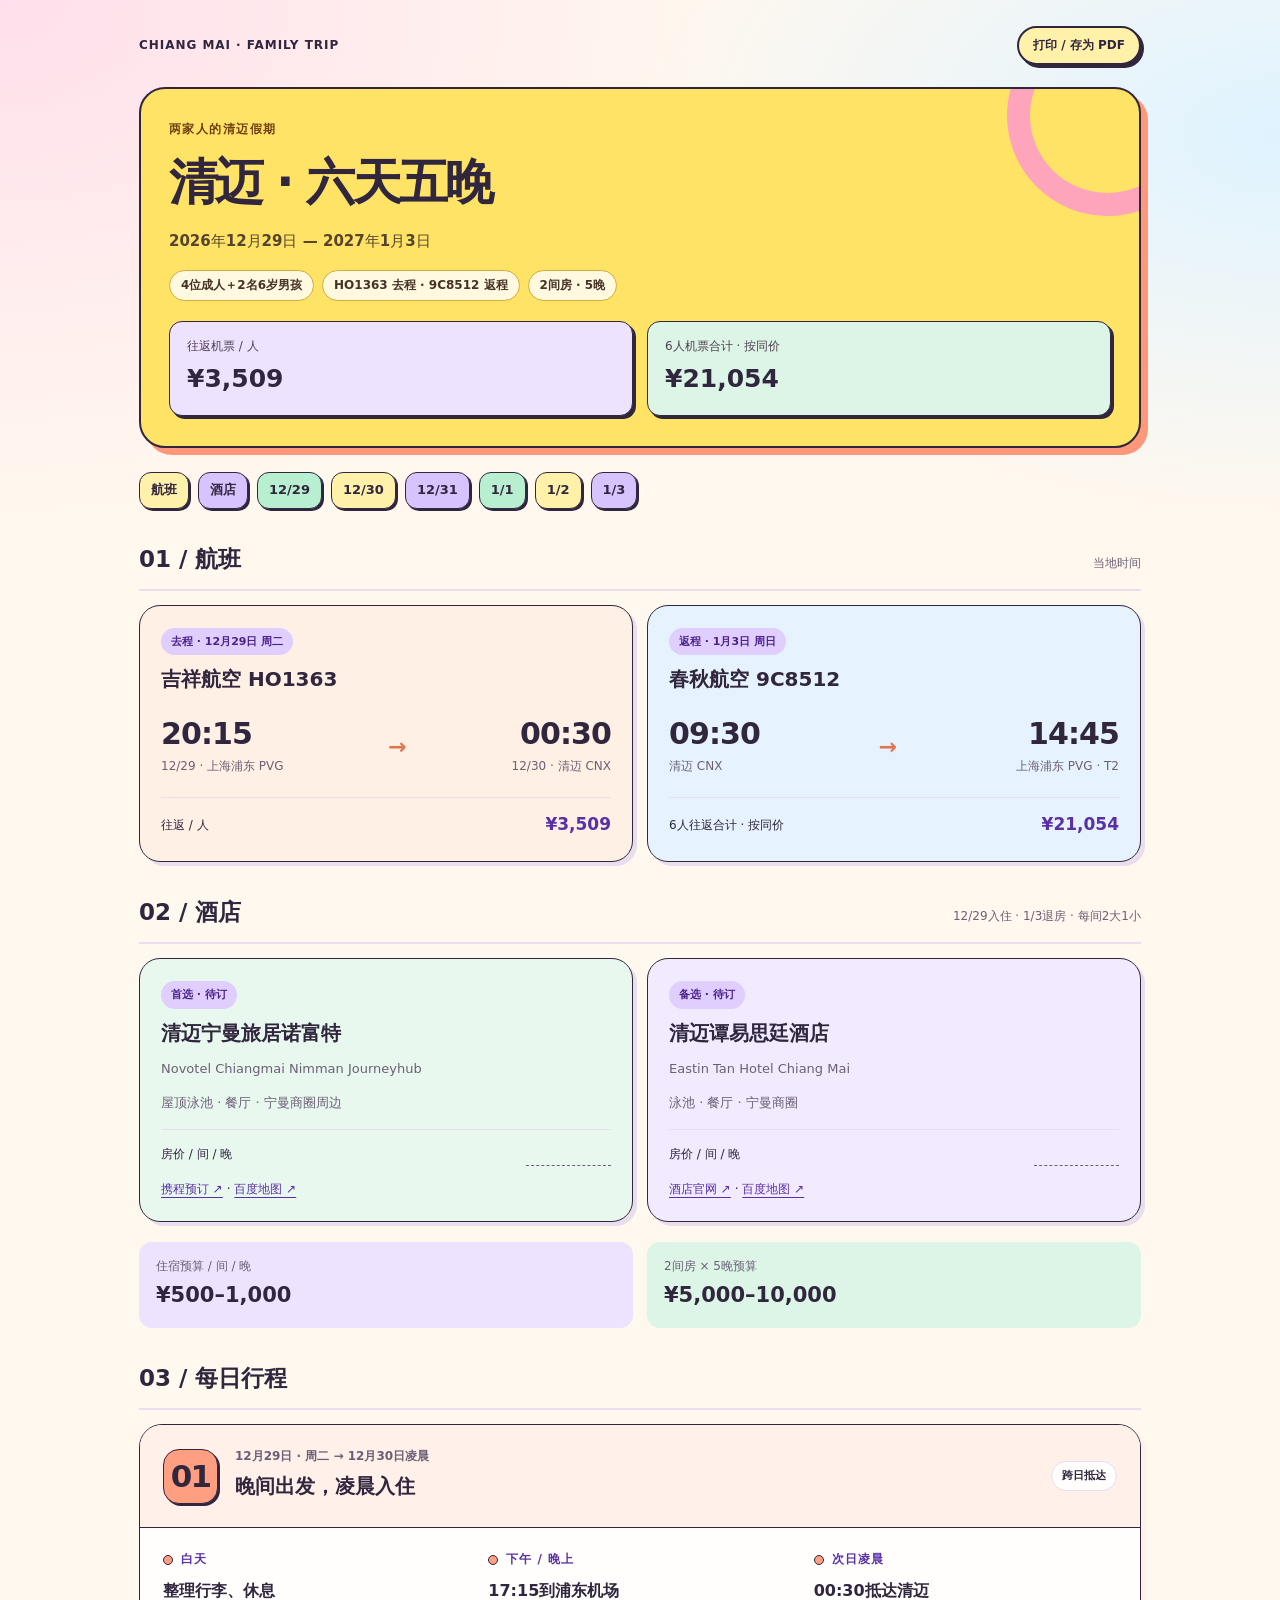
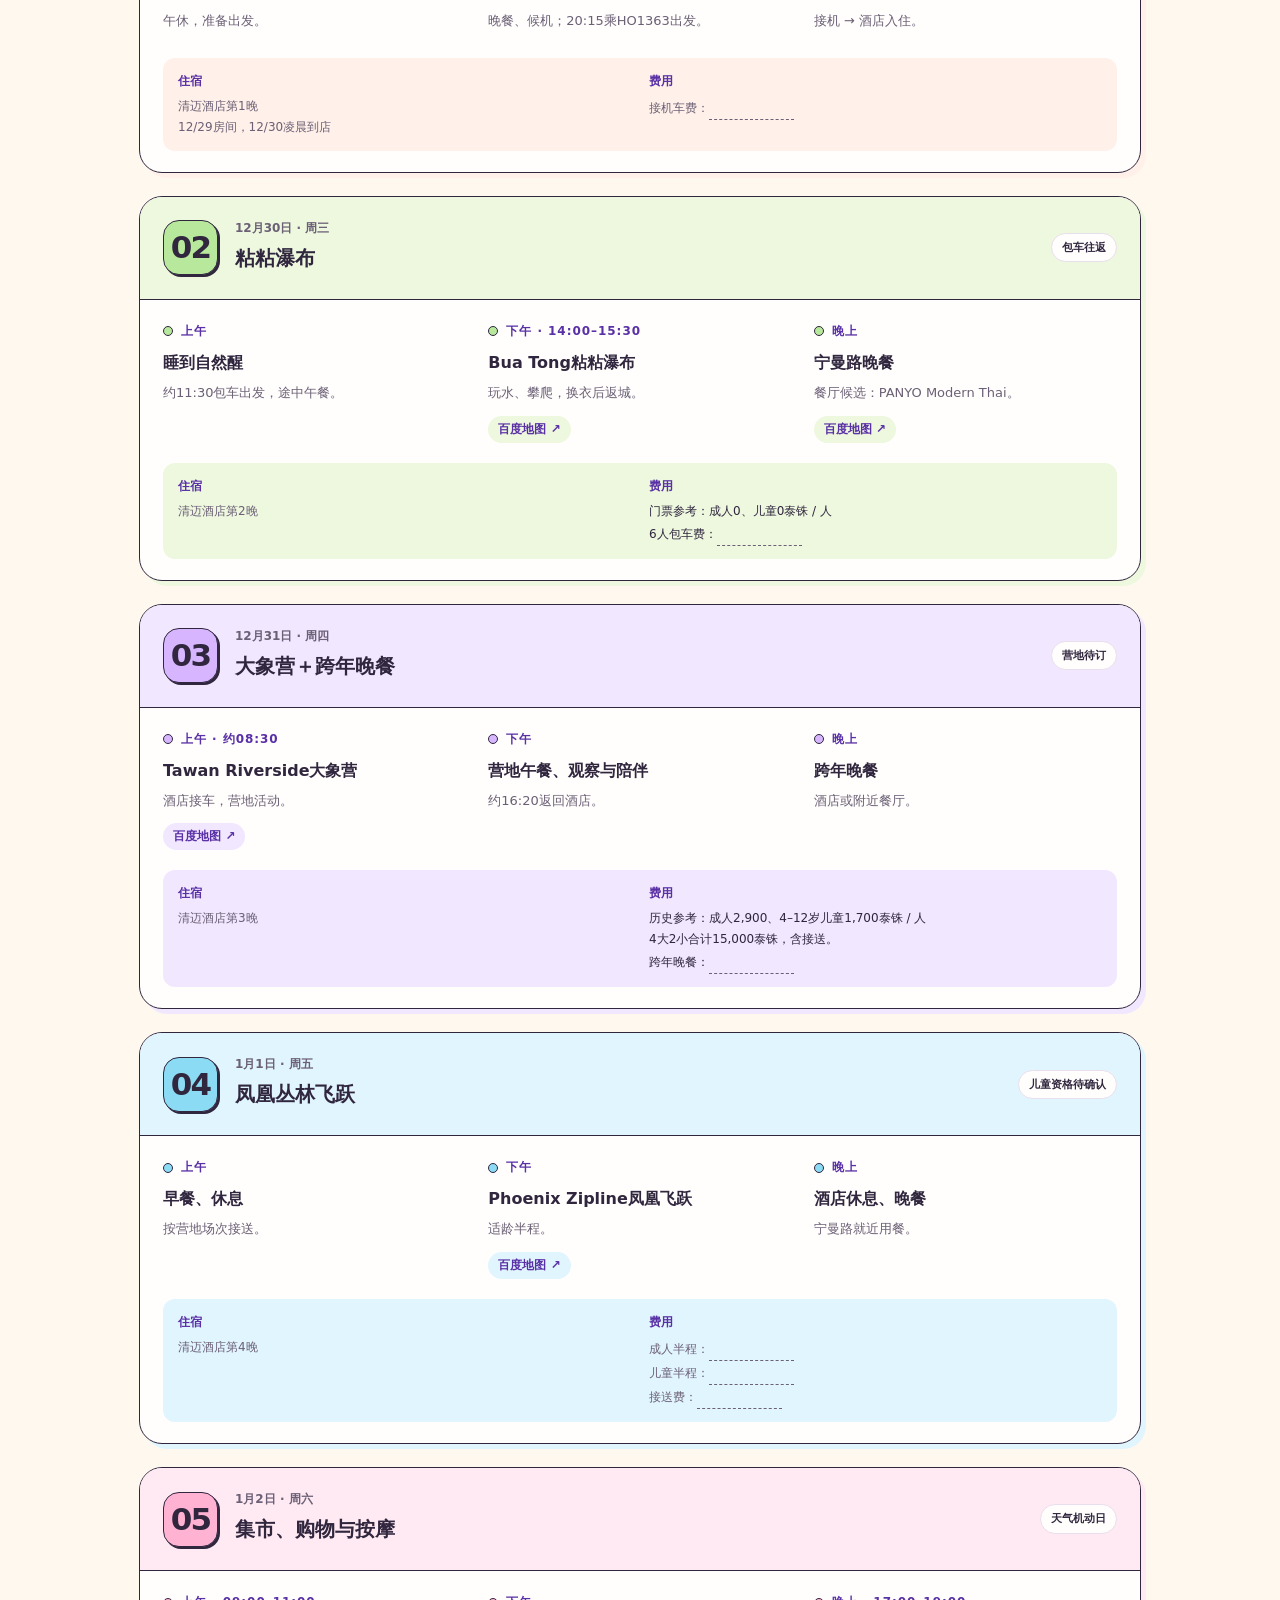
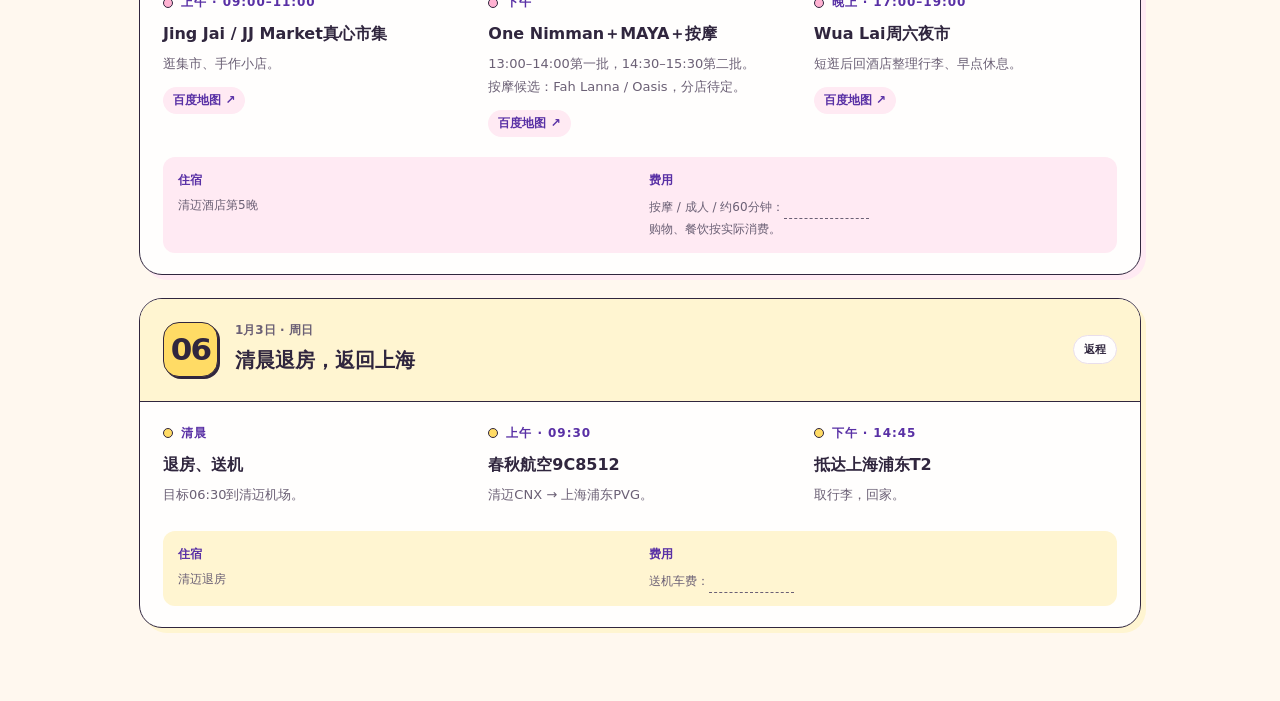
==== chiangmai/index.html @ 3a7901b6 "Use Baidu Maps for all itinerary locations Assisted-by: Cindy (https://cindy.app)" ====
﻿<!doctype html>
<html lang="zh-CN">
<head>
<meta charset="UTF-8">
<meta http-equiv="Content-Type" content="text/html; charset=UTF-8">
<meta name="viewport" content="width=device-width, initial-scale=1">
<meta name="color-scheme" content="light dark">
<title>清迈亲子旅行 · 12月29日—1月3日</title>
<style>
:root{--bg:#f5f3ed;--paper:#fffefa;--ink:#24372f;--muted:#68766e;--line:#dce2d9;--green:#285744;--soft:#edf2e9;--amber:#8a6429;--ambg:#faf1df}*{box-sizing:border-box}html{scroll-behavior:smooth;scroll-padding-top:20px}body{margin:0;background:var(--bg);color:var(--ink);font:15px/1.75 system-ui,-apple-system,"PingFang SC","Microsoft YaHei",sans-serif}main{max-width:1050px;margin:auto;padding:26px 24px 50px}a{color:var(--green);text-underline-offset:4px}button{font:inherit;cursor:pointer}.top{display:flex;justify-content:space-between;align-items:center;gap:12px;color:var(--muted);font-size:12px;letter-spacing:.08em}button{border:1px solid var(--line);border-radius:25px;background:var(--paper);color:var(--ink);padding:7px 14px;white-space:nowrap}.hero{padding:30px 0 25px}.eyebrow{color:var(--green);font-weight:700;font-size:12px;letter-spacing:.12em}h1{font-size:clamp(32px,6vw,49px);line-height:1.2;letter-spacing:-.04em;margin:14px 0}h2{font-size:23px;margin:0}h3{font-size:20px;margin:7px 0}h4{font-size:16px;margin:0 0 5px}.subtitle,.muted{color:var(--muted)}.chips{display:flex;flex-wrap:wrap;gap:8px;margin-top:16px}.chip{font-size:12px;background:var(--paper);border:1px solid var(--line);border-radius:30px;padding:4px 11px}.facts,.cards{display:grid;grid-template-columns:1fr 1fr;gap:14px}.facts{margin-top:20px}.fact{padding:14px 17px;border-radius:13px;background:var(--soft)}.fact small{display:block;color:var(--muted);font-size:12px}.fact strong{font-size:21px}.nav{display:flex;flex-wrap:wrap;gap:8px;margin:0 0 28px}.nav a{font-size:13px;text-decoration:none;padding:6px 11px;border:1px solid var(--line);border-radius:8px;background:var(--paper)}.section-head{display:flex;justify-content:space-between;gap:12px;align-items:baseline;margin:30px 0 14px}.section-head small{color:var(--muted);font-size:12px}.card{border:1px solid var(--line);border-radius:17px;padding:21px;background:var(--paper);min-width:0}.tag{display:inline-block;padding:3px 8px;border-radius:6px;color:var(--green);background:var(--soft);font-size:11px;font-weight:650}.tag.pending{background:var(--ambg);color:var(--amber)}.route{display:flex;justify-content:space-between;align-items:center;gap:12px;margin:19px 0}.airport b{display:block;font-size:30px;line-height:1.2;letter-spacing:-.03em}.airport span{font-size:12px;color:var(--muted)}.airport:last-child{text-align:right}.arrow{font-size:22px;color:var(--muted)}.price{display:flex;justify-content:space-between;align-items:center;gap:12px;border-top:1px solid var(--line);padding-top:12px;margin-top:14px;font-size:12px}.blank{display:inline-block;min-width:85px;height:24px;border-bottom:1px dashed var(--line);vertical-align:middle}.en{font-size:13px;color:var(--muted)}.links{font-size:12px;margin:13px 0 0}.features{font-size:13px;color:var(--muted);margin:12px 0}.day{border:1px solid var(--line);border-radius:20px;background:var(--paper);overflow:hidden;margin-bottom:18px;scroll-margin-top:20px}.day-head{display:flex;align-items:center;gap:17px;padding:21px 23px;border-bottom:1px solid var(--line)}.day-no{font-weight:750;color:var(--green);font-size:36px;letter-spacing:-.06em;line-height:1;min-width:45px}.date{color:var(--muted);font-size:12px}.day-head h3{margin:2px 0}.day-head>.tag{margin-left:auto;white-space:nowrap}.day-body{padding:21px 23px}.timeline{display:grid;grid-template-columns:1fr 1fr 1fr;gap:22px}.slot{min-width:0}.period{font-size:11px;letter-spacing:.08em;color:var(--green);font-weight:750;display:flex;gap:8px;align-items:center;margin-bottom:7px}.period:before{content:"";width:6px;height:6px;border-radius:50%;background:var(--green)}.slot p{font-size:13px;color:var(--muted);margin:5px 0}.map{font-size:12px}.day-foot{display:grid;grid-template-columns:1fr 1fr;gap:18px;border-top:1px solid var(--line);padding-top:14px;margin-top:20px;font-size:12px}.label{display:block;font-weight:700;margin-bottom:4px}.day-foot p{margin:0;color:var(--muted)}.day-foot .cost{color:var(--ink)}
@media(max-width:640px){main{padding:19px 16px 35px}.top{letter-spacing:0}.hero{padding:24px 0 20px}.facts{gap:9px}.fact{padding:12px}.fact strong{font-size:18px}.cards{grid-template-columns:1fr}.section-head{flex-direction:column;gap:3px;align-items:flex-start}.day-head{padding:18px 16px;gap:12px}.day-head h3{font-size:18px}.day-no{font-size:29px;min-width:37px}.day-head>.tag{font-size:10px}.day-body{padding:18px 16px}.timeline{grid-template-columns:1fr;gap:0}.slot{position:relative;border-left:1px solid var(--line);padding:0 0 18px 15px}.slot:last-child{padding-bottom:0}.period:before{position:absolute;left:-4px}.day-foot{grid-template-columns:1fr;gap:12px}.card{padding:18px}}
@media(prefers-color-scheme:dark){:root{--bg:#151d19;--paper:#1c2721;--ink:#e5ece5;--muted:#acb9af;--line:#34463a;--green:#a9d2b6;--soft:#26392c;--amber:#edca8c;--ambg:#393020}}
@media print{body{background:white;color:#111}main{padding:0;max-width:none}.nav,button{display:none}.hero{padding:10px 0}h1{font-size:30px}.card,.day{break-inside:avoid}.day-head,.day-body{padding:12px 16px}.section-head{margin-top:18px}a{color:inherit;text-decoration:none}.day-foot{margin-top:12px;padding-top:8px}}
/* Dopamine palette */
:root{--bg:#fff8ef;--paper:#fffefd;--ink:#30263e;--muted:#6b6075;--line:#e9deeb;--green:#5930a5;--soft:#ede3ff;--amber:#8c421d;--ambg:#ffe6c7}
body{background:radial-gradient(ellipse at 0 0,#ffdfeb 0,transparent 40%),radial-gradient(ellipse at 100% 15%,#dff3ff 0,transparent 35%),var(--bg);background-attachment:fixed}
.top{color:var(--ink);font-weight:650}.top button{border:2px solid var(--ink);box-shadow:3px 3px 0 var(--ink);background:#fff1aa;transition:transform .15s ease}.top button:hover{transform:translate(-1px,-1px)}
.hero{position:relative;isolation:isolate;background:#ffe366;border:2px solid #30263e;border-radius:26px;padding:30px 28px;margin:22px 0 24px;box-shadow:7px 7px 0 #ff987b;color:#30263e;overflow:hidden}
.hero:after{content:"";position:absolute;z-index:-1;width:155px;height:155px;border:23px solid #ff9bca;border-radius:50%;right:-69px;top:-74px;opacity:.85}
.eyebrow{color:#704015}.hero h1{font-weight:850;letter-spacing:-.055em}.hero .subtitle{color:#57442c;font-weight:550}.hero .chip{background:#fff9df;border:1px solid #d6aa3c;color:#463326;font-weight:600}.hero .fact{border:1px solid #30263e;background:#b9efd1;box-shadow:3px 3px 0 #30263e}.hero .fact:nth-child(2){background:#ffc8e4}.hero .fact small{color:#504151}.hero .fact strong{color:#30263e;font-size:25px}
.nav{gap:9px}.nav a{border:1px solid var(--ink);border-radius:12px;background:#fff1aa;color:#30263e;box-shadow:2px 2px 0 var(--ink);font-weight:650}.nav a:nth-child(3n+2){background:#d7c4ff}.nav a:nth-child(3n){background:#b9efd1}.nav a:hover{background:#ffc8e4}
.section-head h2{font-weight:800}.section-head{border-bottom:2px solid var(--line);padding-bottom:10px}.card{border:1px solid var(--ink);border-radius:21px;box-shadow:4px 4px 0 var(--line)}
#flights .card:first-child{background:#fff0e5}#flights .card:last-child{background:#e6f3ff}#hotels .card:first-child{background:#e9f8ee}#hotels .card:last-child{background:#f2eaff}.airport b{color:var(--ink);font-weight:850}.arrow{color:#e27551;font-weight:800}.price strong{color:var(--green);font-size:17px}.tag{border-radius:20px;padding:4px 10px;background:#e0ceff;color:#4c238a}.tag.pending{background:#ffe0b7;color:#7b3819}.facts .fact{background:#ede3ff}.facts .fact:nth-child(2){background:#dcf5e6}
.day{--accent:#ff9e81;--wash:#fff0e9;border:1px solid var(--ink);border-radius:23px;box-shadow:5px 5px 0 var(--wash);margin-bottom:23px}.day-head{background:var(--wash);border-bottom:1px solid var(--ink)}.day-no{display:flex;align-items:center;justify-content:center;min-width:55px;height:55px;background:var(--accent);color:#30263e;border:1px solid #30263e;border-radius:16px;font-size:31px;box-shadow:2px 2px 0 #30263e}.date{color:var(--muted);font-weight:600}.day-head h3{font-weight:750}.day-head>.tag{background:var(--paper);color:var(--ink);border:1px solid var(--line)}
#day2{--accent:#b7e89b;--wash:#edf8df}#day3{--accent:#d7b6ff;--wash:#f1e7ff}#day4{--accent:#8cdbf5;--wash:#e1f5ff}#day5{--accent:#ffb2d2;--wash:#ffeaf3}#day6{--accent:#ffdb65;--wash:#fff5d1}
.period{color:var(--green);font-size:12px}.period:before{background:var(--accent);border:1px solid #30263e;width:8px;height:8px}.map{display:inline-block;margin-top:6px;text-decoration:none;background:var(--wash);padding:3px 10px;border-radius:20px;font-weight:650}.map:hover{text-decoration:underline}.label{color:var(--green)}.day-foot{background:var(--wash);padding:13px 15px;border-top:0;border-radius:12px}.blank{border-bottom:1px dashed var(--muted)}
@media(max-width:640px){.hero{padding:23px 18px;border-radius:21px;margin-top:18px;box-shadow:4px 4px 0 #ff987b}.hero h1{font-size:36px}.hero .fact{padding:11px}.hero .fact strong{font-size:21px}.day-head{gap:10px}.day-no{min-width:42px;height:43px;font-size:25px;border-radius:12px}.day-head h3{font-size:17px}.day-head>.tag{padding:3px 7px;max-width:95px;white-space:normal;text-align:center}.period:before{left:-5px}.day-foot{padding:12px}.card{box-shadow:3px 3px 0 var(--line)}}
@media(prefers-color-scheme:dark){:root{--bg:#231d30;--paper:#30273e;--ink:#f4ebff;--muted:#c7bcd2;--line:#51435f;--green:#d2b5ff;--soft:#493560;--amber:#ffd0a0;--ambg:#5b3a2b}body{background:radial-gradient(ellipse at 0 0,#49304b 0,transparent 45%),var(--bg)}#flights .card:first-child{background:#41302f}#flights .card:last-child{background:#263c50}#hotels .card:first-child{background:#293e35}#hotels .card:last-child{background:#3c2e50}.facts .fact{background:#453355}.facts .fact:nth-child(2){background:#2a4439}.hero .facts .fact{background:#b9efd1}.hero .facts .fact:nth-child(2){background:#ffc8e4}.tag{background:#51386e;color:#ead8ff}.tag.pending{background:#61412a;color:#ffe0b7}.day{--wash:#49302d}#day2{--wash:#33412a}#day3{--wash:#403050}#day4{--wash:#273e4f}#day5{--wash:#4b2e40}#day6{--wash:#473e26}.nav a{box-shadow:2px 2px 0 #0e0a16;border-color:#d2b5ff}.map{color:#ead8ff}.top button{color:#30263e;border-color:#30263e;box-shadow:3px 3px 0 #111}.day-head>.tag{background:var(--paper)}.price strong{color:#d2b5ff}}
@media print{body{background:white!important;color:#111}.hero{box-shadow:none;background:#fff5c9;color:#111;margin-top:10px}.card,.day{box-shadow:none}.nav,button{display:none}.day-head,.day-foot{background:#f4f2f6}.day-no{box-shadow:none}.section-head{border-color:#ddd}}
</style>
</head>
<body><main>
<div class="top"><span>CHIANG MAI · FAMILY TRIP</span><button onclick="window.print()">打印 / 存为 PDF</button></div>
<header class="hero"><div class="eyebrow">两家人的清迈假期</div><h1>清迈 · 六天五晚</h1><p class="subtitle">2026年12月29日 — 2027年1月3日</p><div class="chips"><span class="chip">4位成人＋2名6岁男孩</span><span class="chip">HO1363 去程 · 9C8512 返程</span><span class="chip">2间房 · 5晚</span></div><div class="facts"><div class="fact"><small>往返机票 / 人</small><strong>¥3,509</strong></div><div class="fact"><small>6人机票合计 · 按同价</small><strong>¥21,054</strong></div></div></header>
<nav class="nav" aria-label="页面导航"><a href="#flights">航班</a><a href="#hotels">酒店</a><a href="#day1">12/29</a><a href="#day2">12/30</a><a href="#day3">12/31</a><a href="#day4">1/1</a><a href="#day5">1/2</a><a href="#day6">1/3</a></nav>

<section id="flights"><div class="section-head"><h2>01 / 航班</h2><small>当地时间</small></div><div class="cards">
<article class="card"><span class="tag">去程 · 12月29日 周二</span><h3>吉祥航空 HO1363</h3><div class="route"><div class="airport"><b>20:15</b><span>12/29 · 上海浦东 PVG</span></div><span class="arrow">→</span><div class="airport"><b>00:30</b><span>12/30 · 清迈 CNX</span></div></div><div class="price"><span>往返 / 人</span><strong>¥3,509</strong></div></article>
<article class="card"><span class="tag">返程 · 1月3日 周日</span><h3>春秋航空 9C8512</h3><div class="route"><div class="airport"><b>09:30</b><span>清迈 CNX</span></div><span class="arrow">→</span><div class="airport"><b>14:45</b><span>上海浦东 PVG · T2</span></div></div><div class="price"><span>6人往返合计 · 按同价</span><strong>¥21,054</strong></div></article>
</div></section>

<section id="hotels"><div class="section-head"><h2>02 / 酒店</h2><small>12/29入住 · 1/3退房 · 每间2大1小</small></div><div class="cards">
<article class="card"><span class="tag">首选 · 待订</span><h3>清迈宁曼旅居诺富特</h3><div class="en">Novotel Chiangmai Nimman Journeyhub</div><p class="features">屋顶泳池 · 餐厅 · 宁曼商圈周边</p><div class="price"><span>房价 / 间 / 晚</span><span class="blank"></span></div><p class="links"><a href="https://m.ctrip.com/webapp/hotels/detail?hotelid=34011639&amp;atime=20261229&amp;days=5&amp;rankid=&amp;shareId=MzQwMTE2Mzl8aG90ZWxfb3ZlcnNlYV9kZXRhaWx8MTI4fDIwMjYxMTEyVDE2NTIyOA==&amp;uid=B61CD0B85962EBD6383955BD49E84177&amp;intographicshow=1&amp;sharersid=3&amp;sharerpvid=80&amp;sharercid=12001173190336796305&amp;sharerdate=20261112" target="_blank" rel="noopener noreferrer">携程预订 ↗</a> · <a href="https://map.baidu.com/search/Novotel%20Chiangmai%20Nimman%20Journeyhub" target="_blank" rel="noopener noreferrer">百度地图 ↗</a></p></article>
<article class="card"><span class="tag">备选 · 待订</span><h3>清迈谭易思廷酒店</h3><div class="en">Eastin Tan Hotel Chiang Mai</div><p class="features">泳池 · 餐厅 · 宁曼商圈</p><div class="price"><span>房价 / 间 / 晚</span><span class="blank"></span></div><p class="links"><a href="https://www.eastinhotelsresidences.com/eastintanchiangmai" target="_blank" rel="noopener noreferrer">酒店官网 ↗</a> · <a href="https://map.baidu.com/search/Eastin%20Tan%20Hotel%20Chiang%20Mai" target="_blank" rel="noopener noreferrer">百度地图 ↗</a></p></article>
</div><div class="facts"><div class="fact"><small>住宿预算 / 间 / 晚</small><strong>¥500–1,000</strong></div><div class="fact"><small>2间房 × 5晚预算</small><strong>¥5,000–10,000</strong></div></div></section>

<section id="itinerary"><div class="section-head"><h2>03 / 每日行程</h2></div>
<article class="day" id="day1"><header class="day-head"><div class="day-no">01</div><div><div class="date">12月29日 · 周二 → 12月30日凌晨</div><h3>晚间出发，凌晨入住</h3></div><span class="tag">跨日抵达</span></header><div class="day-body"><div class="timeline"><div class="slot"><div class="period">白天</div><h4>整理行李、休息</h4><p>午休，准备出发。</p></div><div class="slot"><div class="period">下午 / 晚上</div><h4>17:15到浦东机场</h4><p>晚餐、候机；20:15乘HO1363出发。</p></div><div class="slot"><div class="period">次日凌晨</div><h4>00:30抵达清迈</h4><p>接机 → 酒店入住。</p></div></div><div class="day-foot"><div><span class="label">住宿</span><p>清迈酒店第1晚<br>12/29房间，12/30凌晨到店</p></div><div><span class="label">费用</span><p>接机车费：<span class="blank"></span></p></div></div></div></article>

<article class="day" id="day2"><header class="day-head"><div class="day-no">02</div><div><div class="date">12月30日 · 周三</div><h3>粘粘瀑布</h3></div><span class="tag">包车往返</span></header><div class="day-body"><div class="timeline"><div class="slot"><div class="period">上午</div><h4>睡到自然醒</h4><p>约11:30包车出发，途中午餐。</p></div><div class="slot"><div class="period">下午 · 14:00–15:30</div><h4>Bua Tong粘粘瀑布</h4><p>玩水、攀爬，换衣后返城。</p><a class="map" href="https://map.baidu.com/search/Bua%20Tong%20Waterfall%20Chiang%20Mai" target="_blank" rel="noopener noreferrer">百度地图 ↗</a></div><div class="slot"><div class="period">晚上</div><h4>宁曼路晚餐</h4><p>餐厅候选：PANYO Modern Thai。</p><a class="map" href="https://map.baidu.com/search/PANYO%20Modern%20Thai%20Chiang%20Mai" target="_blank" rel="noopener noreferrer">百度地图 ↗</a></div></div><div class="day-foot"><div><span class="label">住宿</span><p>清迈酒店第2晚</p></div><div><span class="label">费用</span><p class="cost">门票参考：成人0、儿童0泰铢 / 人<br>6人包车费：<span class="blank"></span></p></div></div></div></article>

<article class="day" id="day3"><header class="day-head"><div class="day-no">03</div><div><div class="date">12月31日 · 周四</div><h3>大象营＋跨年晚餐</h3></div><span class="tag pending">营地待订</span></header><div class="day-body"><div class="timeline"><div class="slot"><div class="period">上午 · 约08:30</div><h4>Tawan Riverside大象营</h4><p>酒店接车，营地活动。</p><a class="map" href="https://map.baidu.com/search/Tawan%20Riverside%20Chiang%20Mai" target="_blank" rel="noopener noreferrer">百度地图 ↗</a></div><div class="slot"><div class="period">下午</div><h4>营地午餐、观察与陪伴</h4><p>约16:20返回酒店。</p></div><div class="slot"><div class="period">晚上</div><h4>跨年晚餐</h4><p>酒店或附近餐厅。</p></div></div><div class="day-foot"><div><span class="label">住宿</span><p>清迈酒店第3晚</p></div><div><span class="label">费用</span><p class="cost">历史参考：成人2,900、4–12岁儿童1,700泰铢 / 人<br>4大2小合计15,000泰铢，含接送。<br>跨年晚餐：<span class="blank"></span></p></div></div></div></article>

<article class="day" id="day4"><header class="day-head"><div class="day-no">04</div><div><div class="date">1月1日 · 周五</div><h3>凤凰丛林飞跃</h3></div><span class="tag pending">儿童资格待确认</span></header><div class="day-body"><div class="timeline"><div class="slot"><div class="period">上午</div><h4>早餐、休息</h4><p>按营地场次接送。</p></div><div class="slot"><div class="period">下午</div><h4>Phoenix Zipline凤凰飞跃</h4><p>适龄半程。</p><a class="map" href="https://map.baidu.com/search/Phoenix%20Adventure%20Park%20Chiang%20Mai" target="_blank" rel="noopener noreferrer">百度地图 ↗</a></div><div class="slot"><div class="period">晚上</div><h4>酒店休息、晚餐</h4><p>宁曼路就近用餐。</p></div></div><div class="day-foot"><div><span class="label">住宿</span><p>清迈酒店第4晚</p></div><div><span class="label">费用</span><p>成人半程：<span class="blank"></span><br>儿童半程：<span class="blank"></span><br>接送费：<span class="blank"></span></p></div></div></div></article>

<article class="day" id="day5"><header class="day-head"><div class="day-no">05</div><div><div class="date">1月2日 · 周六</div><h3>集市、购物与按摩</h3></div><span class="tag">天气机动日</span></header><div class="day-body"><div class="timeline"><div class="slot"><div class="period">上午 · 09:00–11:00</div><h4>Jing Jai / JJ Market真心市集</h4><p>逛集市、手作小店。</p><a class="map" href="https://map.baidu.com/search/Jing%20Jai%20Market%20Chiang%20Mai" target="_blank" rel="noopener noreferrer">百度地图 ↗</a></div><div class="slot"><div class="period">下午</div><h4>One Nimman＋MAYA＋按摩</h4><p>13:00–14:00第一批，14:30–15:30第二批。<br>按摩候选：Fah Lanna / Oasis，分店待定。</p><a class="map" href="https://map.baidu.com/search/One%20Nimman%20Chiang%20Mai" target="_blank" rel="noopener noreferrer">百度地图 ↗</a></div><div class="slot"><div class="period">晚上 · 17:00–19:00</div><h4>Wua Lai周六夜市</h4><p>短逛后回酒店整理行李、早点休息。</p><a class="map" href="https://map.baidu.com/search/Wua%20Lai%20Saturday%20Walking%20Street%20Chiang%20Mai" target="_blank" rel="noopener noreferrer">百度地图 ↗</a></div></div><div class="day-foot"><div><span class="label">住宿</span><p>清迈酒店第5晚</p></div><div><span class="label">费用</span><p>按摩 / 成人 / 约60分钟：<span class="blank"></span><br>购物、餐饮按实际消费。</p></div></div></div></article>

<article class="day" id="day6"><header class="day-head"><div class="day-no">06</div><div><div class="date">1月3日 · 周日</div><h3>清晨退房，返回上海</h3></div><span class="tag">返程</span></header><div class="day-body"><div class="timeline"><div class="slot"><div class="period">清晨</div><h4>退房、送机</h4><p>目标06:30到清迈机场。</p></div><div class="slot"><div class="period">上午 · 09:30</div><h4>春秋航空9C8512</h4><p>清迈CNX → 上海浦东PVG。</p></div><div class="slot"><div class="period">下午 · 14:45</div><h4>抵达上海浦东T2</h4><p>取行李，回家。</p></div></div><div class="day-foot"><div><span class="label">住宿</span><p>清迈退房</p></div><div><span class="label">费用</span><p>送机车费：<span class="blank"></span></p></div></div></div></article>
</section>
</main></body></html>
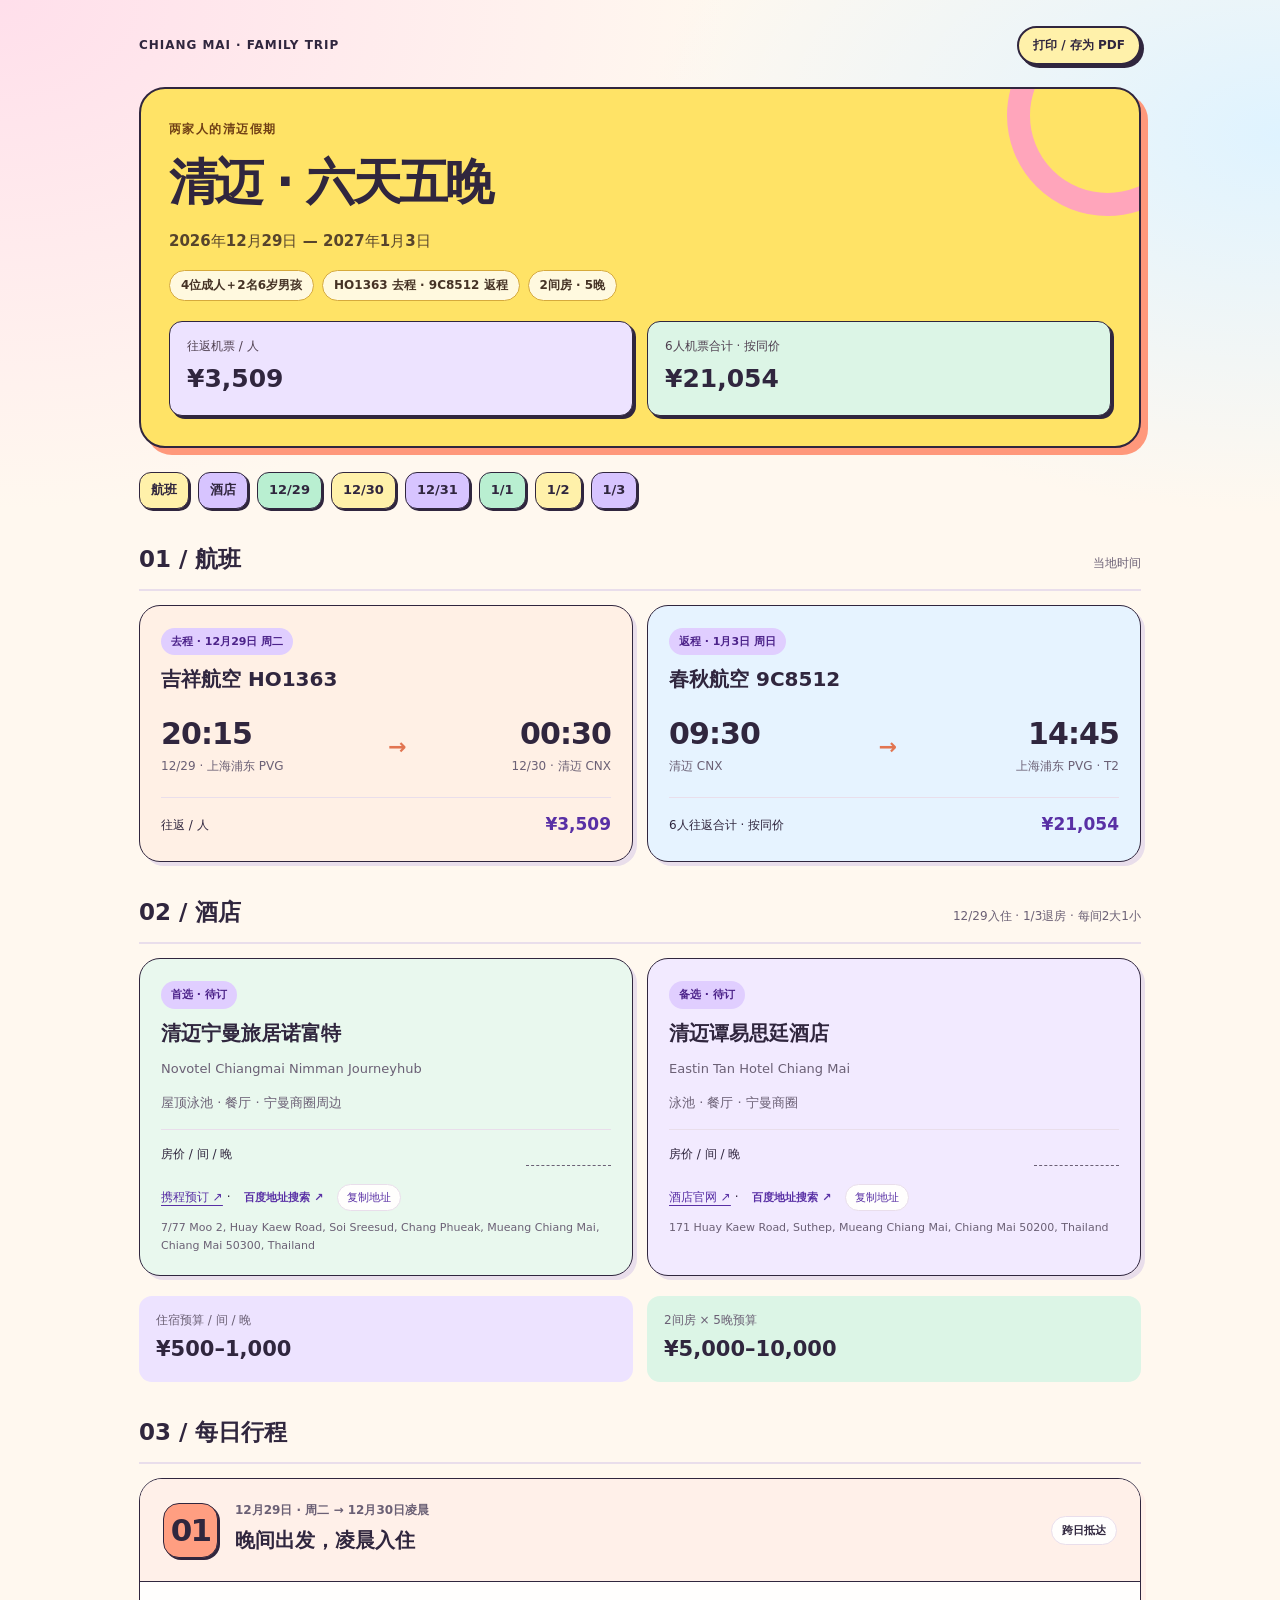
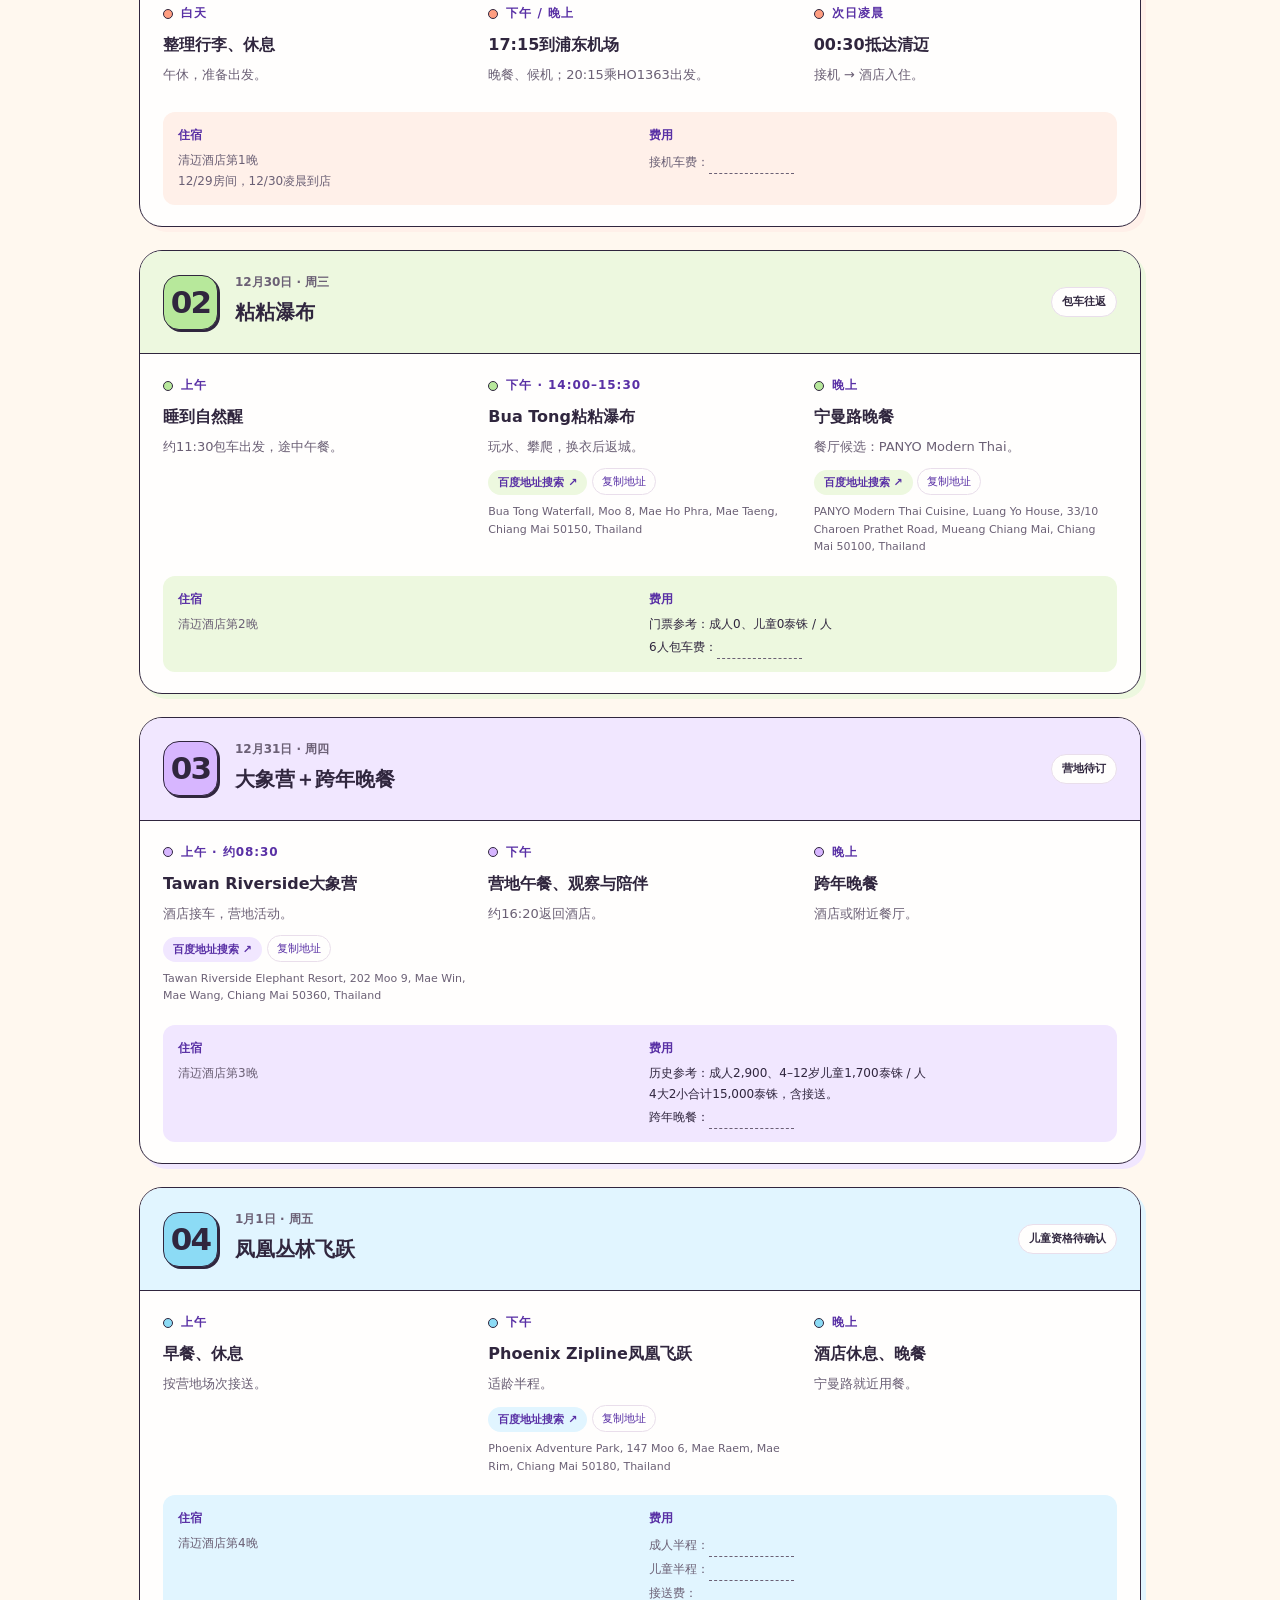
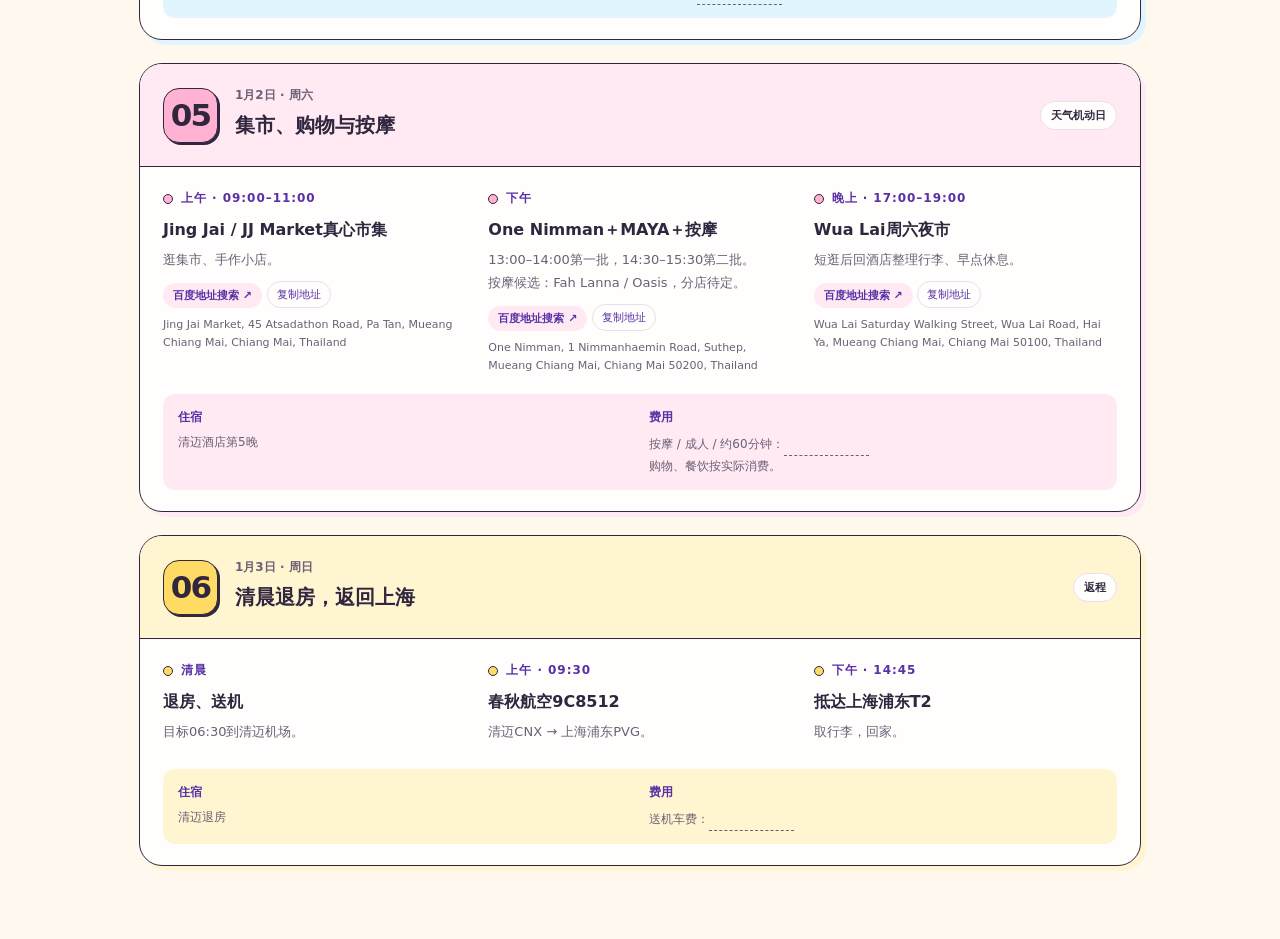
==== commit 67418d26: "Search Baidu Maps using full verified Chiang Mai addresses Add visible and copyable street addresses" ====
--- a/chiangmai/index.html
+++ b/chiangmai/index.html
@@ -27,6 +27,8 @@
 @media(max-width:640px){.hero{padding:23px 18px;border-radius:21px;margin-top:18px;box-shadow:4px 4px 0 #ff987b}.hero h1{font-size:36px}.hero .fact{padding:11px}.hero .fact strong{font-size:21px}.day-head{gap:10px}.day-no{min-width:42px;height:43px;font-size:25px;border-radius:12px}.day-head h3{font-size:17px}.day-head>.tag{padding:3px 7px;max-width:95px;white-space:normal;text-align:center}.period:before{left:-5px}.day-foot{padding:12px}.card{box-shadow:3px 3px 0 var(--line)}}
 @media(prefers-color-scheme:dark){:root{--bg:#231d30;--paper:#30273e;--ink:#f4ebff;--muted:#c7bcd2;--line:#51435f;--green:#d2b5ff;--soft:#493560;--amber:#ffd0a0;--ambg:#5b3a2b}body{background:radial-gradient(ellipse at 0 0,#49304b 0,transparent 45%),var(--bg)}#flights .card:first-child{background:#41302f}#flights .card:last-child{background:#263c50}#hotels .card:first-child{background:#293e35}#hotels .card:last-child{background:#3c2e50}.facts .fact{background:#453355}.facts .fact:nth-child(2){background:#2a4439}.hero .facts .fact{background:#b9efd1}.hero .facts .fact:nth-child(2){background:#ffc8e4}.tag{background:#51386e;color:#ead8ff}.tag.pending{background:#61412a;color:#ffe0b7}.day{--wash:#49302d}#day2{--wash:#33412a}#day3{--wash:#403050}#day4{--wash:#273e4f}#day5{--wash:#4b2e40}#day6{--wash:#473e26}.nav a{box-shadow:2px 2px 0 #0e0a16;border-color:#d2b5ff}.map{color:#ead8ff}.top button{color:#30263e;border-color:#30263e;box-shadow:3px 3px 0 #111}.day-head>.tag{background:var(--paper)}.price strong{color:#d2b5ff}}
 @media print{body{background:white!important;color:#111}.hero{box-shadow:none;background:#fff5c9;color:#111;margin-top:10px}.card,.day{box-shadow:none}.nav,button{display:none}.day-head,.day-foot{background:#f4f2f6}.day-no{box-shadow:none}.section-head{border-color:#ddd}}
+
+.address-text{display:block;margin-top:8px;font-size:11px;line-height:1.6;color:var(--muted);overflow-wrap:anywhere;user-select:text}.copy-address{font-size:11px;padding:3px 9px;border:1px solid var(--line);border-radius:20px;background:var(--paper);color:var(--green);white-space:nowrap;vertical-align:middle}.map{font-size:11px}@media print{.copy-address{display:none}.address-text{color:#333}}
 </style>
 </head>
 <body><main>
@@ -40,21 +42,34 @@
 </div></section>
 
 <section id="hotels"><div class="section-head"><h2>02 / 酒店</h2><small>12/29入住 · 1/3退房 · 每间2大1小</small></div><div class="cards">
-<article class="card"><span class="tag">首选 · 待订</span><h3>清迈宁曼旅居诺富特</h3><div class="en">Novotel Chiangmai Nimman Journeyhub</div><p class="features">屋顶泳池 · 餐厅 · 宁曼商圈周边</p><div class="price"><span>房价 / 间 / 晚</span><span class="blank"></span></div><p class="links"><a href="https://m.ctrip.com/webapp/hotels/detail?hotelid=34011639&amp;atime=20261229&amp;days=5&amp;rankid=&amp;shareId=MzQwMTE2Mzl8aG90ZWxfb3ZlcnNlYV9kZXRhaWx8MTI4fDIwMjYxMTEyVDE2NTIyOA==&amp;uid=B61CD0B85962EBD6383955BD49E84177&amp;intographicshow=1&amp;sharersid=3&amp;sharerpvid=80&amp;sharercid=12001173190336796305&amp;sharerdate=20261112" target="_blank" rel="noopener noreferrer">携程预订 ↗</a> · <a href="https://map.baidu.com/search/Novotel%20Chiangmai%20Nimman%20Journeyhub" target="_blank" rel="noopener noreferrer">百度地图 ↗</a></p></article>
-<article class="card"><span class="tag">备选 · 待订</span><h3>清迈谭易思廷酒店</h3><div class="en">Eastin Tan Hotel Chiang Mai</div><p class="features">泳池 · 餐厅 · 宁曼商圈</p><div class="price"><span>房价 / 间 / 晚</span><span class="blank"></span></div><p class="links"><a href="https://www.eastinhotelsresidences.com/eastintanchiangmai" target="_blank" rel="noopener noreferrer">酒店官网 ↗</a> · <a href="https://map.baidu.com/search/Eastin%20Tan%20Hotel%20Chiang%20Mai" target="_blank" rel="noopener noreferrer">百度地图 ↗</a></p></article>
+<article class="card"><span class="tag">首选 · 待订</span><h3>清迈宁曼旅居诺富特</h3><div class="en">Novotel Chiangmai Nimman Journeyhub</div><p class="features">屋顶泳池 · 餐厅 · 宁曼商圈周边</p><div class="price"><span>房价 / 间 / 晚</span><span class="blank"></span></div><p class="links"><a href="https://m.ctrip.com/webapp/hotels/detail?hotelid=34011639&amp;atime=20261229&amp;days=5&amp;rankid=&amp;shareId=MzQwMTE2Mzl8aG90ZWxfb3ZlcnNlYV9kZXRhaWx8MTI4fDIwMjYxMTEyVDE2NTIyOA==&amp;uid=B61CD0B85962EBD6383955BD49E84177&amp;intographicshow=1&amp;sharersid=3&amp;sharerpvid=80&amp;sharercid=12001173190336796305&amp;sharerdate=20261112" target="_blank" rel="noopener noreferrer">携程预订 ↗</a> · <a class="map" href="https://api.map.baidu.com/place/search?query=%E6%B3%B0%E5%9B%BD%20%E6%B8%85%E8%BF%88%20%E6%B8%85%E8%BF%88%E5%AE%81%E6%9B%BC%E6%9E%A2%E7%BA%BD%E8%AF%BA%E5%AF%8C%E7%89%B9%E9%85%92%E5%BA%97%20Novotel%20Chiangmai%20Nimman%20Journeyhub%207%2F77%20Moo%202%2C%20Huay%20Kaew%20Road%2C%20Soi%20Sreesud%2C%20Chang%20Phueak%2C%20Mueang%20Chiang%20Mai%2C%20Chiang%20Mai%2050300%2C%20Thailand&amp;region=%E6%B8%85%E8%BF%88&amp;output=html&amp;src=cindy.travel" target="_blank" rel="noopener noreferrer">百度地址搜索 ↗</a> <button class="copy-address" type="button" data-address="7/77 Moo 2, Huay Kaew Road, Soi Sreesud, Chang Phueak, Mueang Chiang Mai, Chiang Mai 50300, Thailand">复制地址</button><span class="address-text">7/77 Moo 2, Huay Kaew Road, Soi Sreesud, Chang Phueak, Mueang Chiang Mai, Chiang Mai 50300, Thailand</span></p></article>
+<article class="card"><span class="tag">备选 · 待订</span><h3>清迈谭易思廷酒店</h3><div class="en">Eastin Tan Hotel Chiang Mai</div><p class="features">泳池 · 餐厅 · 宁曼商圈</p><div class="price"><span>房价 / 间 / 晚</span><span class="blank"></span></div><p class="links"><a href="https://www.eastinhotelsresidences.com/eastintanchiangmai" target="_blank" rel="noopener noreferrer">酒店官网 ↗</a> · <a class="map" href="https://api.map.baidu.com/place/search?query=%E6%B3%B0%E5%9B%BD%20%E6%B8%85%E8%BF%88%20%E6%B8%85%E8%BF%88%E8%B0%AD%E6%98%93%E6%80%9D%E5%BB%B7%E9%85%92%E5%BA%97%20Eastin%20Tan%20Hotel%20Chiang%20Mai%20171%20Huay%20Kaew%20Road%2C%20Suthep%2C%20Mueang%20Chiang%20Mai%2C%20Chiang%20Mai%2050200%2C%20Thailand&amp;region=%E6%B8%85%E8%BF%88&amp;output=html&amp;src=cindy.travel" target="_blank" rel="noopener noreferrer">百度地址搜索 ↗</a> <button class="copy-address" type="button" data-address="171 Huay Kaew Road, Suthep, Mueang Chiang Mai, Chiang Mai 50200, Thailand">复制地址</button><span class="address-text">171 Huay Kaew Road, Suthep, Mueang Chiang Mai, Chiang Mai 50200, Thailand</span></p></article>
 </div><div class="facts"><div class="fact"><small>住宿预算 / 间 / 晚</small><strong>¥500–1,000</strong></div><div class="fact"><small>2间房 × 5晚预算</small><strong>¥5,000–10,000</strong></div></div></section>
 
 <section id="itinerary"><div class="section-head"><h2>03 / 每日行程</h2></div>
 <article class="day" id="day1"><header class="day-head"><div class="day-no">01</div><div><div class="date">12月29日 · 周二 → 12月30日凌晨</div><h3>晚间出发，凌晨入住</h3></div><span class="tag">跨日抵达</span></header><div class="day-body"><div class="timeline"><div class="slot"><div class="period">白天</div><h4>整理行李、休息</h4><p>午休，准备出发。</p></div><div class="slot"><div class="period">下午 / 晚上</div><h4>17:15到浦东机场</h4><p>晚餐、候机；20:15乘HO1363出发。</p></div><div class="slot"><div class="period">次日凌晨</div><h4>00:30抵达清迈</h4><p>接机 → 酒店入住。</p></div></div><div class="day-foot"><div><span class="label">住宿</span><p>清迈酒店第1晚<br>12/29房间，12/30凌晨到店</p></div><div><span class="label">费用</span><p>接机车费：<span class="blank"></span></p></div></div></div></article>
 
-<article class="day" id="day2"><header class="day-head"><div class="day-no">02</div><div><div class="date">12月30日 · 周三</div><h3>粘粘瀑布</h3></div><span class="tag">包车往返</span></header><div class="day-body"><div class="timeline"><div class="slot"><div class="period">上午</div><h4>睡到自然醒</h4><p>约11:30包车出发，途中午餐。</p></div><div class="slot"><div class="period">下午 · 14:00–15:30</div><h4>Bua Tong粘粘瀑布</h4><p>玩水、攀爬，换衣后返城。</p><a class="map" href="https://map.baidu.com/search/Bua%20Tong%20Waterfall%20Chiang%20Mai" target="_blank" rel="noopener noreferrer">百度地图 ↗</a></div><div class="slot"><div class="period">晚上</div><h4>宁曼路晚餐</h4><p>餐厅候选：PANYO Modern Thai。</p><a class="map" href="https://map.baidu.com/search/PANYO%20Modern%20Thai%20Chiang%20Mai" target="_blank" rel="noopener noreferrer">百度地图 ↗</a></div></div><div class="day-foot"><div><span class="label">住宿</span><p>清迈酒店第2晚</p></div><div><span class="label">费用</span><p class="cost">门票参考：成人0、儿童0泰铢 / 人<br>6人包车费：<span class="blank"></span></p></div></div></div></article>
+<article class="day" id="day2"><header class="day-head"><div class="day-no">02</div><div><div class="date">12月30日 · 周三</div><h3>粘粘瀑布</h3></div><span class="tag">包车往返</span></header><div class="day-body"><div class="timeline"><div class="slot"><div class="period">上午</div><h4>睡到自然醒</h4><p>约11:30包车出发，途中午餐。</p></div><div class="slot"><div class="period">下午 · 14:00–15:30</div><h4>Bua Tong粘粘瀑布</h4><p>玩水、攀爬，换衣后返城。</p><a class="map" href="https://api.map.baidu.com/place/search?query=%E6%B3%B0%E5%9B%BD%20%E6%B8%85%E8%BF%88%20%E7%B2%98%E7%B2%98%E7%80%91%E5%B8%83%20Bua%20Tong%20Waterfall%20Bua%20Tong%20Waterfall%20Chiang%20Mai%20Bua%20Tong%20Waterfall%2C%20Moo%208%2C%20Mae%20Ho%20Phra%2C%20Mae%20Taeng%2C%20Chiang%20Mai%2050150%2C%20Thailand&amp;region=%E6%B8%85%E8%BF%88&amp;output=html&amp;src=cindy.travel" target="_blank" rel="noopener noreferrer">百度地址搜索 ↗</a> <button class="copy-address" type="button" data-address="Bua Tong Waterfall, Moo 8, Mae Ho Phra, Mae Taeng, Chiang Mai 50150, Thailand">复制地址</button><span class="address-text">Bua Tong Waterfall, Moo 8, Mae Ho Phra, Mae Taeng, Chiang Mai 50150, Thailand</span></div><div class="slot"><div class="period">晚上</div><h4>宁曼路晚餐</h4><p>餐厅候选：PANYO Modern Thai。</p><a class="map" href="https://api.map.baidu.com/place/search?query=%E6%B3%B0%E5%9B%BD%20%E6%B8%85%E8%BF%88%20PANYO%20Modern%20Thai%20Cuisine%20%E9%A4%90%E5%8E%85%20PANYO%20Modern%20Thai%20Chiang%20Mai%20PANYO%20Modern%20Thai%20Cuisine%2C%20Luang%20Yo%20House%2C%2033%2F10%20Charoen%20Prathet%20Road%2C%20Mueang%20Chiang%20Mai%2C%20Chiang%20Mai%2050100%2C%20Thailand&amp;region=%E6%B8%85%E8%BF%88&amp;output=html&amp;src=cindy.travel" target="_blank" rel="noopener noreferrer">百度地址搜索 ↗</a> <button class="copy-address" type="button" data-address="PANYO Modern Thai Cuisine, Luang Yo House, 33/10 Charoen Prathet Road, Mueang Chiang Mai, Chiang Mai 50100, Thailand">复制地址</button><span class="address-text">PANYO Modern Thai Cuisine, Luang Yo House, 33/10 Charoen Prathet Road, Mueang Chiang Mai, Chiang Mai 50100, Thailand</span></div></div><div class="day-foot"><div><span class="label">住宿</span><p>清迈酒店第2晚</p></div><div><span class="label">费用</span><p class="cost">门票参考：成人0、儿童0泰铢 / 人<br>6人包车费：<span class="blank"></span></p></div></div></div></article>
 
-<article class="day" id="day3"><header class="day-head"><div class="day-no">03</div><div><div class="date">12月31日 · 周四</div><h3>大象营＋跨年晚餐</h3></div><span class="tag pending">营地待订</span></header><div class="day-body"><div class="timeline"><div class="slot"><div class="period">上午 · 约08:30</div><h4>Tawan Riverside大象营</h4><p>酒店接车，营地活动。</p><a class="map" href="https://map.baidu.com/search/Tawan%20Riverside%20Chiang%20Mai" target="_blank" rel="noopener noreferrer">百度地图 ↗</a></div><div class="slot"><div class="period">下午</div><h4>营地午餐、观察与陪伴</h4><p>约16:20返回酒店。</p></div><div class="slot"><div class="period">晚上</div><h4>跨年晚餐</h4><p>酒店或附近餐厅。</p></div></div><div class="day-foot"><div><span class="label">住宿</span><p>清迈酒店第3晚</p></div><div><span class="label">费用</span><p class="cost">历史参考：成人2,900、4–12岁儿童1,700泰铢 / 人<br>4大2小合计15,000泰铢，含接送。<br>跨年晚餐：<span class="blank"></span></p></div></div></div></article>
+<article class="day" id="day3"><header class="day-head"><div class="day-no">03</div><div><div class="date">12月31日 · 周四</div><h3>大象营＋跨年晚餐</h3></div><span class="tag pending">营地待订</span></header><div class="day-body"><div class="timeline"><div class="slot"><div class="period">上午 · 约08:30</div><h4>Tawan Riverside大象营</h4><p>酒店接车，营地活动。</p><a class="map" href="https://api.map.baidu.com/place/search?query=%E6%B3%B0%E5%9B%BD%20%E6%B8%85%E8%BF%88%20Tawan%20Riverside%20%E5%A4%A7%E8%B1%A1%E8%90%A5%20Tawan%20Riverside%20Chiang%20Mai%20Tawan%20Riverside%20Elephant%20Resort%2C%20202%20Moo%209%2C%20Mae%20Win%2C%20Mae%20Wang%2C%20Chiang%20Mai%2050360%2C%20Thailand&amp;region=%E6%B8%85%E8%BF%88&amp;output=html&amp;src=cindy.travel" target="_blank" rel="noopener noreferrer">百度地址搜索 ↗</a> <button class="copy-address" type="button" data-address="Tawan Riverside Elephant Resort, 202 Moo 9, Mae Win, Mae Wang, Chiang Mai 50360, Thailand">复制地址</button><span class="address-text">Tawan Riverside Elephant Resort, 202 Moo 9, Mae Win, Mae Wang, Chiang Mai 50360, Thailand</span></div><div class="slot"><div class="period">下午</div><h4>营地午餐、观察与陪伴</h4><p>约16:20返回酒店。</p></div><div class="slot"><div class="period">晚上</div><h4>跨年晚餐</h4><p>酒店或附近餐厅。</p></div></div><div class="day-foot"><div><span class="label">住宿</span><p>清迈酒店第3晚</p></div><div><span class="label">费用</span><p class="cost">历史参考：成人2,900、4–12岁儿童1,700泰铢 / 人<br>4大2小合计15,000泰铢，含接送。<br>跨年晚餐：<span class="blank"></span></p></div></div></div></article>
 
-<article class="day" id="day4"><header class="day-head"><div class="day-no">04</div><div><div class="date">1月1日 · 周五</div><h3>凤凰丛林飞跃</h3></div><span class="tag pending">儿童资格待确认</span></header><div class="day-body"><div class="timeline"><div class="slot"><div class="period">上午</div><h4>早餐、休息</h4><p>按营地场次接送。</p></div><div class="slot"><div class="period">下午</div><h4>Phoenix Zipline凤凰飞跃</h4><p>适龄半程。</p><a class="map" href="https://map.baidu.com/search/Phoenix%20Adventure%20Park%20Chiang%20Mai" target="_blank" rel="noopener noreferrer">百度地图 ↗</a></div><div class="slot"><div class="period">晚上</div><h4>酒店休息、晚餐</h4><p>宁曼路就近用餐。</p></div></div><div class="day-foot"><div><span class="label">住宿</span><p>清迈酒店第4晚</p></div><div><span class="label">费用</span><p>成人半程：<span class="blank"></span><br>儿童半程：<span class="blank"></span><br>接送费：<span class="blank"></span></p></div></div></div></article>
+<article class="day" id="day4"><header class="day-head"><div class="day-no">04</div><div><div class="date">1月1日 · 周五</div><h3>凤凰丛林飞跃</h3></div><span class="tag pending">儿童资格待确认</span></header><div class="day-body"><div class="timeline"><div class="slot"><div class="period">上午</div><h4>早餐、休息</h4><p>按营地场次接送。</p></div><div class="slot"><div class="period">下午</div><h4>Phoenix Zipline凤凰飞跃</h4><p>适龄半程。</p><a class="map" href="https://api.map.baidu.com/place/search?query=%E6%B3%B0%E5%9B%BD%20%E6%B8%85%E8%BF%88%20Phoenix%20%E5%87%A4%E5%87%B0%E4%B8%9B%E6%9E%97%E9%A3%9E%E8%B7%83%20Phoenix%20Adventure%20Park%20Chiang%20Mai%20Phoenix%20Adventure%20Park%2C%20147%20Moo%206%2C%20Mae%20Raem%2C%20Mae%20Rim%2C%20Chiang%20Mai%2050180%2C%20Thailand&amp;region=%E6%B8%85%E8%BF%88&amp;output=html&amp;src=cindy.travel" target="_blank" rel="noopener noreferrer">百度地址搜索 ↗</a> <button class="copy-address" type="button" data-address="Phoenix Adventure Park, 147 Moo 6, Mae Raem, Mae Rim, Chiang Mai 50180, Thailand">复制地址</button><span class="address-text">Phoenix Adventure Park, 147 Moo 6, Mae Raem, Mae Rim, Chiang Mai 50180, Thailand</span></div><div class="slot"><div class="period">晚上</div><h4>酒店休息、晚餐</h4><p>宁曼路就近用餐。</p></div></div><div class="day-foot"><div><span class="label">住宿</span><p>清迈酒店第4晚</p></div><div><span class="label">费用</span><p>成人半程：<span class="blank"></span><br>儿童半程：<span class="blank"></span><br>接送费：<span class="blank"></span></p></div></div></div></article>
 
-<article class="day" id="day5"><header class="day-head"><div class="day-no">05</div><div><div class="date">1月2日 · 周六</div><h3>集市、购物与按摩</h3></div><span class="tag">天气机动日</span></header><div class="day-body"><div class="timeline"><div class="slot"><div class="period">上午 · 09:00–11:00</div><h4>Jing Jai / JJ Market真心市集</h4><p>逛集市、手作小店。</p><a class="map" href="https://map.baidu.com/search/Jing%20Jai%20Market%20Chiang%20Mai" target="_blank" rel="noopener noreferrer">百度地图 ↗</a></div><div class="slot"><div class="period">下午</div><h4>One Nimman＋MAYA＋按摩</h4><p>13:00–14:00第一批，14:30–15:30第二批。<br>按摩候选：Fah Lanna / Oasis，分店待定。</p><a class="map" href="https://map.baidu.com/search/One%20Nimman%20Chiang%20Mai" target="_blank" rel="noopener noreferrer">百度地图 ↗</a></div><div class="slot"><div class="period">晚上 · 17:00–19:00</div><h4>Wua Lai周六夜市</h4><p>短逛后回酒店整理行李、早点休息。</p><a class="map" href="https://map.baidu.com/search/Wua%20Lai%20Saturday%20Walking%20Street%20Chiang%20Mai" target="_blank" rel="noopener noreferrer">百度地图 ↗</a></div></div><div class="day-foot"><div><span class="label">住宿</span><p>清迈酒店第5晚</p></div><div><span class="label">费用</span><p>按摩 / 成人 / 约60分钟：<span class="blank"></span><br>购物、餐饮按实际消费。</p></div></div></div></article>
+<article class="day" id="day5"><header class="day-head"><div class="day-no">05</div><div><div class="date">1月2日 · 周六</div><h3>集市、购物与按摩</h3></div><span class="tag">天气机动日</span></header><div class="day-body"><div class="timeline"><div class="slot"><div class="period">上午 · 09:00–11:00</div><h4>Jing Jai / JJ Market真心市集</h4><p>逛集市、手作小店。</p><a class="map" href="https://api.map.baidu.com/place/search?query=%E6%B3%B0%E5%9B%BD%20%E6%B8%85%E8%BF%88%20Jing%20Jai%20Market%20%E7%9C%9F%E5%BF%83%E5%B8%82%E9%9B%86%20Jing%20Jai%20Market%20Chiang%20Mai%20Jing%20Jai%20Market%2C%2045%20Atsadathon%20Road%2C%20Pa%20Tan%2C%20Mueang%20Chiang%20Mai%2C%20Chiang%20Mai%2C%20Thailand&amp;region=%E6%B8%85%E8%BF%88&amp;output=html&amp;src=cindy.travel" target="_blank" rel="noopener noreferrer">百度地址搜索 ↗</a> <button class="copy-address" type="button" data-address="Jing Jai Market, 45 Atsadathon Road, Pa Tan, Mueang Chiang Mai, Chiang Mai, Thailand">复制地址</button><span class="address-text">Jing Jai Market, 45 Atsadathon Road, Pa Tan, Mueang Chiang Mai, Chiang Mai, Thailand</span></div><div class="slot"><div class="period">下午</div><h4>One Nimman＋MAYA＋按摩</h4><p>13:00–14:00第一批，14:30–15:30第二批。<br>按摩候选：Fah Lanna / Oasis，分店待定。</p><a class="map" href="https://api.map.baidu.com/place/search?query=%E6%B3%B0%E5%9B%BD%20%E6%B8%85%E8%BF%88%20One%20Nimman%20%E5%AE%81%E6%9B%BC%E4%B8%80%E5%8F%B7%20One%20Nimman%20Chiang%20Mai%20One%20Nimman%2C%201%20Nimmanhaemin%20Road%2C%20Suthep%2C%20Mueang%20Chiang%20Mai%2C%20Chiang%20Mai%2050200%2C%20Thailand&amp;region=%E6%B8%85%E8%BF%88&amp;output=html&amp;src=cindy.travel" target="_blank" rel="noopener noreferrer">百度地址搜索 ↗</a> <button class="copy-address" type="button" data-address="One Nimman, 1 Nimmanhaemin Road, Suthep, Mueang Chiang Mai, Chiang Mai 50200, Thailand">复制地址</button><span class="address-text">One Nimman, 1 Nimmanhaemin Road, Suthep, Mueang Chiang Mai, Chiang Mai 50200, Thailand</span></div><div class="slot"><div class="period">晚上 · 17:00–19:00</div><h4>Wua Lai周六夜市</h4><p>短逛后回酒店整理行李、早点休息。</p><a class="map" href="https://api.map.baidu.com/place/search?query=%E6%B3%B0%E5%9B%BD%20%E6%B8%85%E8%BF%88%20Wua%20Lai%20%E7%93%A6%E8%8E%B1%E8%B7%AF%E5%91%A8%E5%85%AD%E5%A4%9C%E5%B8%82%20Wua%20Lai%20Saturday%20Walking%20Street%20Chiang%20Mai%20Wua%20Lai%20Saturday%20Walking%20Street%2C%20Wua%20Lai%20Road%2C%20Hai%20Ya%2C%20Mueang%20Chiang%20Mai%2C%20Chiang%20Mai%2050100%2C%20Thailand&amp;region=%E6%B8%85%E8%BF%88&amp;output=html&amp;src=cindy.travel" target="_blank" rel="noopener noreferrer">百度地址搜索 ↗</a> <button class="copy-address" type="button" data-address="Wua Lai Saturday Walking Street, Wua Lai Road, Hai Ya, Mueang Chiang Mai, Chiang Mai 50100, Thailand">复制地址</button><span class="address-text">Wua Lai Saturday Walking Street, Wua Lai Road, Hai Ya, Mueang Chiang Mai, Chiang Mai 50100, Thailand</span></div></div><div class="day-foot"><div><span class="label">住宿</span><p>清迈酒店第5晚</p></div><div><span class="label">费用</span><p>按摩 / 成人 / 约60分钟：<span class="blank"></span><br>购物、餐饮按实际消费。</p></div></div></div></article>
 
 <article class="day" id="day6"><header class="day-head"><div class="day-no">06</div><div><div class="date">1月3日 · 周日</div><h3>清晨退房，返回上海</h3></div><span class="tag">返程</span></header><div class="day-body"><div class="timeline"><div class="slot"><div class="period">清晨</div><h4>退房、送机</h4><p>目标06:30到清迈机场。</p></div><div class="slot"><div class="period">上午 · 09:30</div><h4>春秋航空9C8512</h4><p>清迈CNX → 上海浦东PVG。</p></div><div class="slot"><div class="period">下午 · 14:45</div><h4>抵达上海浦东T2</h4><p>取行李，回家。</p></div></div><div class="day-foot"><div><span class="label">住宿</span><p>清迈退房</p></div><div><span class="label">费用</span><p>送机车费：<span class="blank"></span></p></div></div></div></article>
 </section>
-</main></body></html>
+</main><script>
+document.addEventListener('click',async function(e){
+ const b=e.target.closest('.copy-address');
+ if(!b)return;
+ const address=b.dataset.address;
+ const original=b.textContent;
+ try{
+  if(navigator.clipboard&&window.isSecureContext){await navigator.clipboard.writeText(address);}
+  else{const t=document.createElement('textarea');t.value=address;t.style.position='fixed';t.style.opacity='0';document.body.appendChild(t);t.focus();t.select();t.setSelectionRange(0,t.value.length);const ok=document.execCommand('copy');t.remove();if(!ok)throw new Error('copy');}
+  b.textContent='\u5df2\u590d\u5236';setTimeout(function(){b.textContent=original},1800);
+ }catch(err){window.prompt('\u590d\u5236\u5730\u5740',address);}
+});
+</script>
+</body></html>
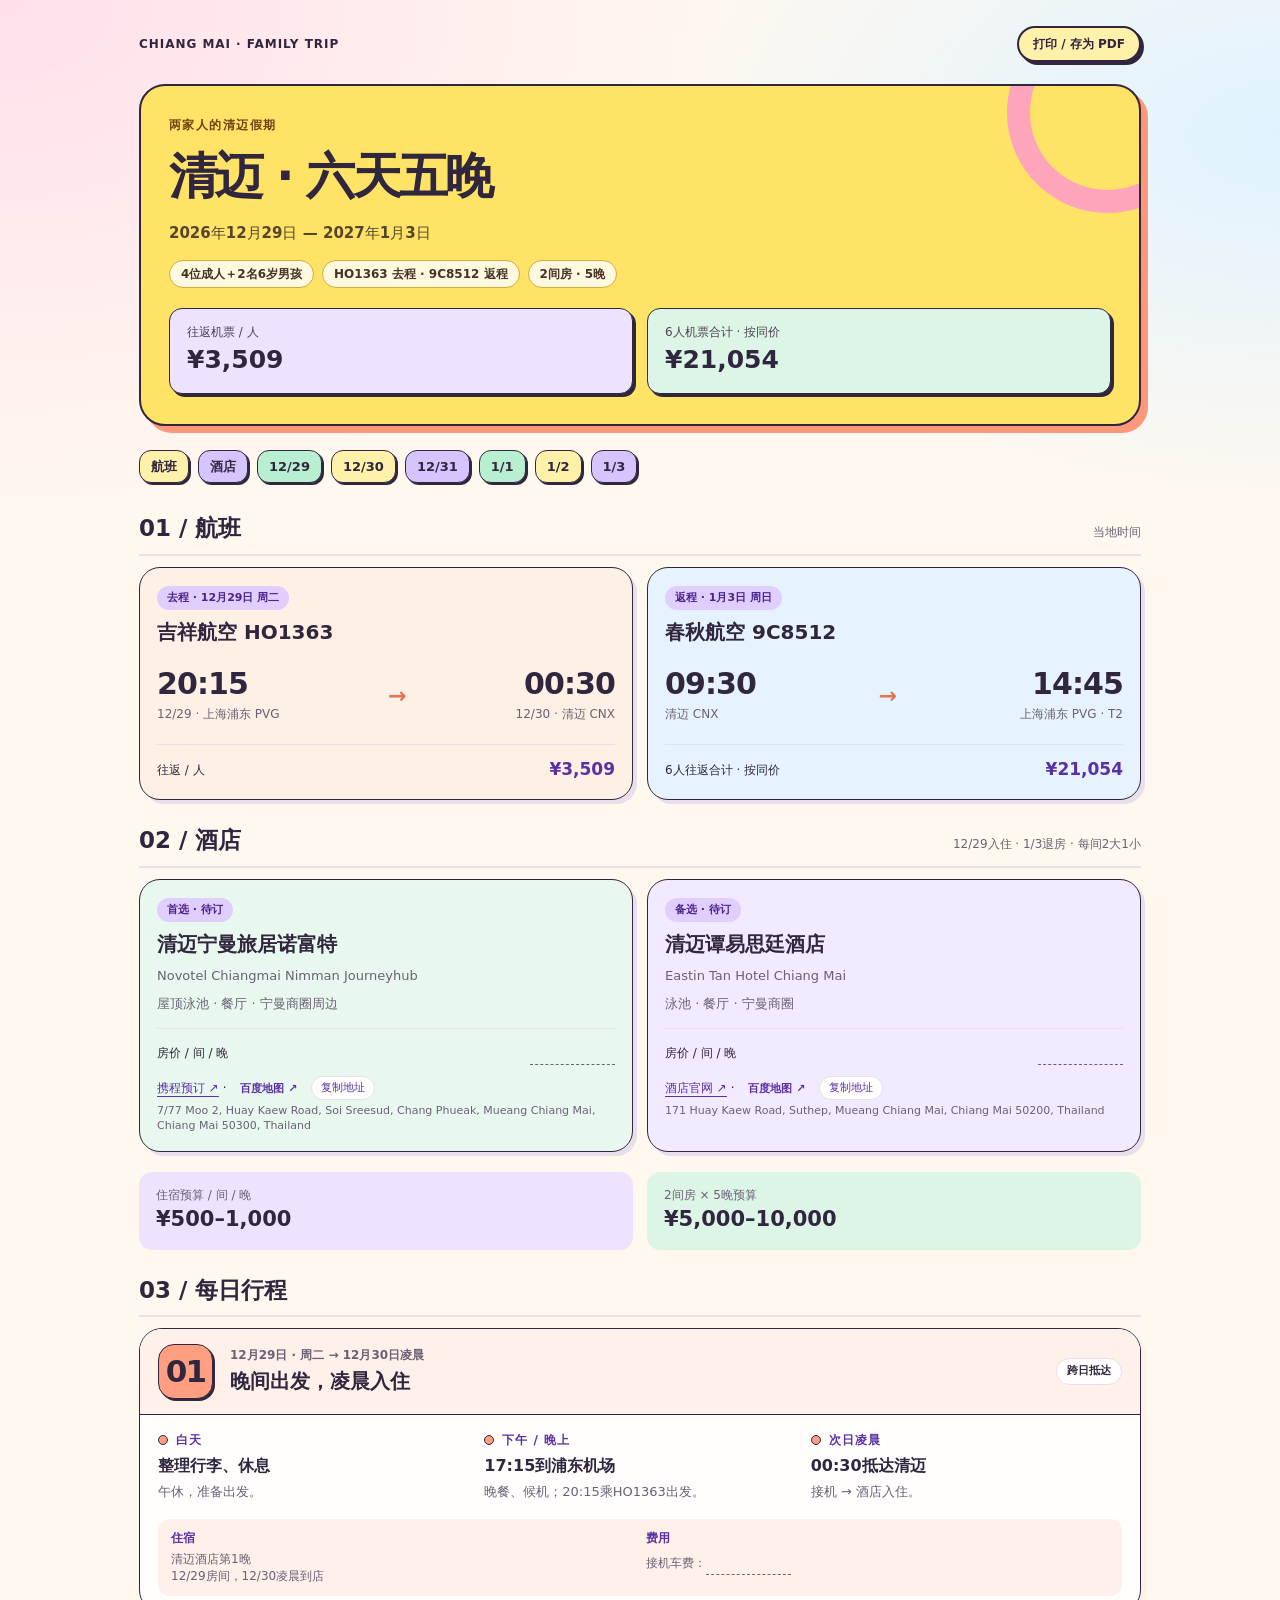
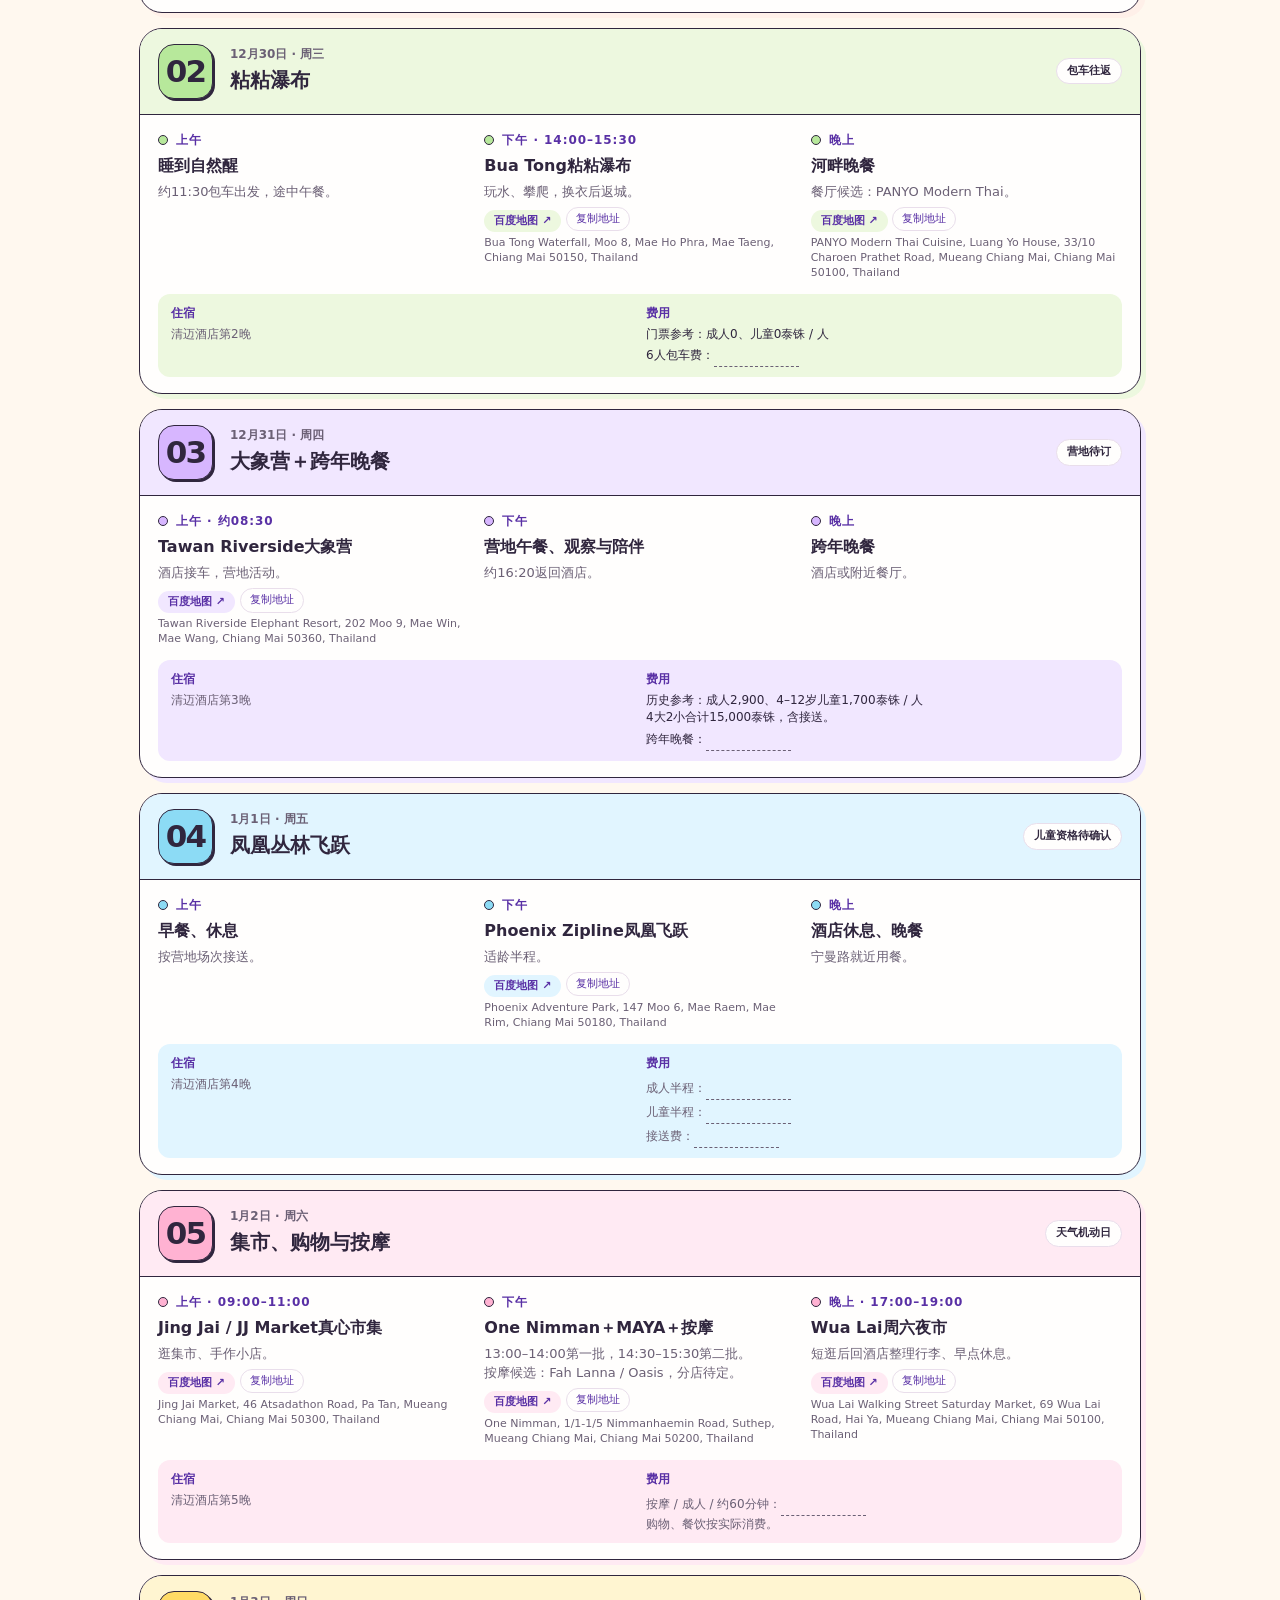
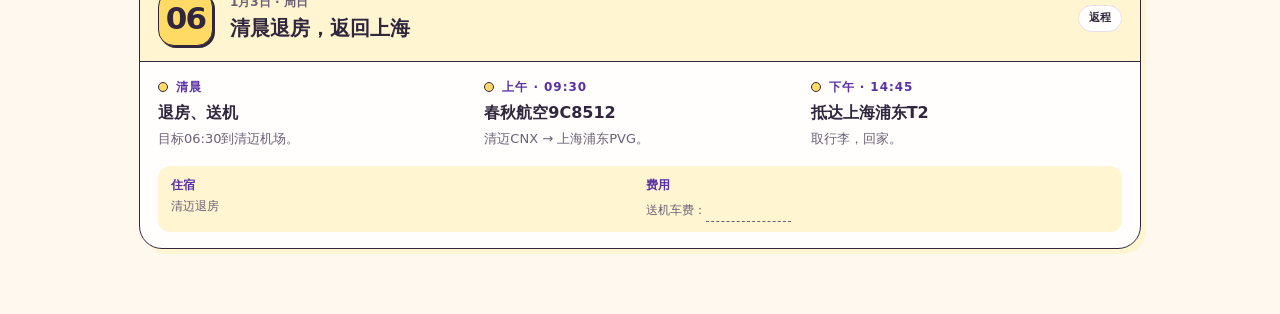
==== commit 771ce3b0: "Tighten travel page spacing and link maps to exact locations Assisted-by: Cindy (https://cindy.app)" ====
--- a/chiangmai/index.html
+++ b/chiangmai/index.html
@@ -1,75 +1,93 @@
-﻿<!doctype html>
-<html lang="zh-CN">
-<head>
-<meta charset="UTF-8">
-<meta http-equiv="Content-Type" content="text/html; charset=UTF-8">
-<meta name="viewport" content="width=device-width, initial-scale=1">
-<meta name="color-scheme" content="light dark">
-<title>清迈亲子旅行 · 12月29日—1月3日</title>
-<style>
-:root{--bg:#f5f3ed;--paper:#fffefa;--ink:#24372f;--muted:#68766e;--line:#dce2d9;--green:#285744;--soft:#edf2e9;--amber:#8a6429;--ambg:#faf1df}*{box-sizing:border-box}html{scroll-behavior:smooth;scroll-padding-top:20px}body{margin:0;background:var(--bg);color:var(--ink);font:15px/1.75 system-ui,-apple-system,"PingFang SC","Microsoft YaHei",sans-serif}main{max-width:1050px;margin:auto;padding:26px 24px 50px}a{color:var(--green);text-underline-offset:4px}button{font:inherit;cursor:pointer}.top{display:flex;justify-content:space-between;align-items:center;gap:12px;color:var(--muted);font-size:12px;letter-spacing:.08em}button{border:1px solid var(--line);border-radius:25px;background:var(--paper);color:var(--ink);padding:7px 14px;white-space:nowrap}.hero{padding:30px 0 25px}.eyebrow{color:var(--green);font-weight:700;font-size:12px;letter-spacing:.12em}h1{font-size:clamp(32px,6vw,49px);line-height:1.2;letter-spacing:-.04em;margin:14px 0}h2{font-size:23px;margin:0}h3{font-size:20px;margin:7px 0}h4{font-size:16px;margin:0 0 5px}.subtitle,.muted{color:var(--muted)}.chips{display:flex;flex-wrap:wrap;gap:8px;margin-top:16px}.chip{font-size:12px;background:var(--paper);border:1px solid var(--line);border-radius:30px;padding:4px 11px}.facts,.cards{display:grid;grid-template-columns:1fr 1fr;gap:14px}.facts{margin-top:20px}.fact{padding:14px 17px;border-radius:13px;background:var(--soft)}.fact small{display:block;color:var(--muted);font-size:12px}.fact strong{font-size:21px}.nav{display:flex;flex-wrap:wrap;gap:8px;margin:0 0 28px}.nav a{font-size:13px;text-decoration:none;padding:6px 11px;border:1px solid var(--line);border-radius:8px;background:var(--paper)}.section-head{display:flex;justify-content:space-between;gap:12px;align-items:baseline;margin:30px 0 14px}.section-head small{color:var(--muted);font-size:12px}.card{border:1px solid var(--line);border-radius:17px;padding:21px;background:var(--paper);min-width:0}.tag{display:inline-block;padding:3px 8px;border-radius:6px;color:var(--green);background:var(--soft);font-size:11px;font-weight:650}.tag.pending{background:var(--ambg);color:var(--amber)}.route{display:flex;justify-content:space-between;align-items:center;gap:12px;margin:19px 0}.airport b{display:block;font-size:30px;line-height:1.2;letter-spacing:-.03em}.airport span{font-size:12px;color:var(--muted)}.airport:last-child{text-align:right}.arrow{font-size:22px;color:var(--muted)}.price{display:flex;justify-content:space-between;align-items:center;gap:12px;border-top:1px solid var(--line);padding-top:12px;margin-top:14px;font-size:12px}.blank{display:inline-block;min-width:85px;height:24px;border-bottom:1px dashed var(--line);vertical-align:middle}.en{font-size:13px;color:var(--muted)}.links{font-size:12px;margin:13px 0 0}.features{font-size:13px;color:var(--muted);margin:12px 0}.day{border:1px solid var(--line);border-radius:20px;background:var(--paper);overflow:hidden;margin-bottom:18px;scroll-margin-top:20px}.day-head{display:flex;align-items:center;gap:17px;padding:21px 23px;border-bottom:1px solid var(--line)}.day-no{font-weight:750;color:var(--green);font-size:36px;letter-spacing:-.06em;line-height:1;min-width:45px}.date{color:var(--muted);font-size:12px}.day-head h3{margin:2px 0}.day-head>.tag{margin-left:auto;white-space:nowrap}.day-body{padding:21px 23px}.timeline{display:grid;grid-template-columns:1fr 1fr 1fr;gap:22px}.slot{min-width:0}.period{font-size:11px;letter-spacing:.08em;color:var(--green);font-weight:750;display:flex;gap:8px;align-items:center;margin-bottom:7px}.period:before{content:"";width:6px;height:6px;border-radius:50%;background:var(--green)}.slot p{font-size:13px;color:var(--muted);margin:5px 0}.map{font-size:12px}.day-foot{display:grid;grid-template-columns:1fr 1fr;gap:18px;border-top:1px solid var(--line);padding-top:14px;margin-top:20px;font-size:12px}.label{display:block;font-weight:700;margin-bottom:4px}.day-foot p{margin:0;color:var(--muted)}.day-foot .cost{color:var(--ink)}
-@media(max-width:640px){main{padding:19px 16px 35px}.top{letter-spacing:0}.hero{padding:24px 0 20px}.facts{gap:9px}.fact{padding:12px}.fact strong{font-size:18px}.cards{grid-template-columns:1fr}.section-head{flex-direction:column;gap:3px;align-items:flex-start}.day-head{padding:18px 16px;gap:12px}.day-head h3{font-size:18px}.day-no{font-size:29px;min-width:37px}.day-head>.tag{font-size:10px}.day-body{padding:18px 16px}.timeline{grid-template-columns:1fr;gap:0}.slot{position:relative;border-left:1px solid var(--line);padding:0 0 18px 15px}.slot:last-child{padding-bottom:0}.period:before{position:absolute;left:-4px}.day-foot{grid-template-columns:1fr;gap:12px}.card{padding:18px}}
-@media(prefers-color-scheme:dark){:root{--bg:#151d19;--paper:#1c2721;--ink:#e5ece5;--muted:#acb9af;--line:#34463a;--green:#a9d2b6;--soft:#26392c;--amber:#edca8c;--ambg:#393020}}
-@media print{body{background:white;color:#111}main{padding:0;max-width:none}.nav,button{display:none}.hero{padding:10px 0}h1{font-size:30px}.card,.day{break-inside:avoid}.day-head,.day-body{padding:12px 16px}.section-head{margin-top:18px}a{color:inherit;text-decoration:none}.day-foot{margin-top:12px;padding-top:8px}}
-/* Dopamine palette */
-:root{--bg:#fff8ef;--paper:#fffefd;--ink:#30263e;--muted:#6b6075;--line:#e9deeb;--green:#5930a5;--soft:#ede3ff;--amber:#8c421d;--ambg:#ffe6c7}
-body{background:radial-gradient(ellipse at 0 0,#ffdfeb 0,transparent 40%),radial-gradient(ellipse at 100% 15%,#dff3ff 0,transparent 35%),var(--bg);background-attachment:fixed}
-.top{color:var(--ink);font-weight:650}.top button{border:2px solid var(--ink);box-shadow:3px 3px 0 var(--ink);background:#fff1aa;transition:transform .15s ease}.top button:hover{transform:translate(-1px,-1px)}
-.hero{position:relative;isolation:isolate;background:#ffe366;border:2px solid #30263e;border-radius:26px;padding:30px 28px;margin:22px 0 24px;box-shadow:7px 7px 0 #ff987b;color:#30263e;overflow:hidden}
-.hero:after{content:"";position:absolute;z-index:-1;width:155px;height:155px;border:23px solid #ff9bca;border-radius:50%;right:-69px;top:-74px;opacity:.85}
-.eyebrow{color:#704015}.hero h1{font-weight:850;letter-spacing:-.055em}.hero .subtitle{color:#57442c;font-weight:550}.hero .chip{background:#fff9df;border:1px solid #d6aa3c;color:#463326;font-weight:600}.hero .fact{border:1px solid #30263e;background:#b9efd1;box-shadow:3px 3px 0 #30263e}.hero .fact:nth-child(2){background:#ffc8e4}.hero .fact small{color:#504151}.hero .fact strong{color:#30263e;font-size:25px}
-.nav{gap:9px}.nav a{border:1px solid var(--ink);border-radius:12px;background:#fff1aa;color:#30263e;box-shadow:2px 2px 0 var(--ink);font-weight:650}.nav a:nth-child(3n+2){background:#d7c4ff}.nav a:nth-child(3n){background:#b9efd1}.nav a:hover{background:#ffc8e4}
-.section-head h2{font-weight:800}.section-head{border-bottom:2px solid var(--line);padding-bottom:10px}.card{border:1px solid var(--ink);border-radius:21px;box-shadow:4px 4px 0 var(--line)}
-#flights .card:first-child{background:#fff0e5}#flights .card:last-child{background:#e6f3ff}#hotels .card:first-child{background:#e9f8ee}#hotels .card:last-child{background:#f2eaff}.airport b{color:var(--ink);font-weight:850}.arrow{color:#e27551;font-weight:800}.price strong{color:var(--green);font-size:17px}.tag{border-radius:20px;padding:4px 10px;background:#e0ceff;color:#4c238a}.tag.pending{background:#ffe0b7;color:#7b3819}.facts .fact{background:#ede3ff}.facts .fact:nth-child(2){background:#dcf5e6}
-.day{--accent:#ff9e81;--wash:#fff0e9;border:1px solid var(--ink);border-radius:23px;box-shadow:5px 5px 0 var(--wash);margin-bottom:23px}.day-head{background:var(--wash);border-bottom:1px solid var(--ink)}.day-no{display:flex;align-items:center;justify-content:center;min-width:55px;height:55px;background:var(--accent);color:#30263e;border:1px solid #30263e;border-radius:16px;font-size:31px;box-shadow:2px 2px 0 #30263e}.date{color:var(--muted);font-weight:600}.day-head h3{font-weight:750}.day-head>.tag{background:var(--paper);color:var(--ink);border:1px solid var(--line)}
-#day2{--accent:#b7e89b;--wash:#edf8df}#day3{--accent:#d7b6ff;--wash:#f1e7ff}#day4{--accent:#8cdbf5;--wash:#e1f5ff}#day5{--accent:#ffb2d2;--wash:#ffeaf3}#day6{--accent:#ffdb65;--wash:#fff5d1}
-.period{color:var(--green);font-size:12px}.period:before{background:var(--accent);border:1px solid #30263e;width:8px;height:8px}.map{display:inline-block;margin-top:6px;text-decoration:none;background:var(--wash);padding:3px 10px;border-radius:20px;font-weight:650}.map:hover{text-decoration:underline}.label{color:var(--green)}.day-foot{background:var(--wash);padding:13px 15px;border-top:0;border-radius:12px}.blank{border-bottom:1px dashed var(--muted)}
-@media(max-width:640px){.hero{padding:23px 18px;border-radius:21px;margin-top:18px;box-shadow:4px 4px 0 #ff987b}.hero h1{font-size:36px}.hero .fact{padding:11px}.hero .fact strong{font-size:21px}.day-head{gap:10px}.day-no{min-width:42px;height:43px;font-size:25px;border-radius:12px}.day-head h3{font-size:17px}.day-head>.tag{padding:3px 7px;max-width:95px;white-space:normal;text-align:center}.period:before{left:-5px}.day-foot{padding:12px}.card{box-shadow:3px 3px 0 var(--line)}}
-@media(prefers-color-scheme:dark){:root{--bg:#231d30;--paper:#30273e;--ink:#f4ebff;--muted:#c7bcd2;--line:#51435f;--green:#d2b5ff;--soft:#493560;--amber:#ffd0a0;--ambg:#5b3a2b}body{background:radial-gradient(ellipse at 0 0,#49304b 0,transparent 45%),var(--bg)}#flights .card:first-child{background:#41302f}#flights .card:last-child{background:#263c50}#hotels .card:first-child{background:#293e35}#hotels .card:last-child{background:#3c2e50}.facts .fact{background:#453355}.facts .fact:nth-child(2){background:#2a4439}.hero .facts .fact{background:#b9efd1}.hero .facts .fact:nth-child(2){background:#ffc8e4}.tag{background:#51386e;color:#ead8ff}.tag.pending{background:#61412a;color:#ffe0b7}.day{--wash:#49302d}#day2{--wash:#33412a}#day3{--wash:#403050}#day4{--wash:#273e4f}#day5{--wash:#4b2e40}#day6{--wash:#473e26}.nav a{box-shadow:2px 2px 0 #0e0a16;border-color:#d2b5ff}.map{color:#ead8ff}.top button{color:#30263e;border-color:#30263e;box-shadow:3px 3px 0 #111}.day-head>.tag{background:var(--paper)}.price strong{color:#d2b5ff}}
-@media print{body{background:white!important;color:#111}.hero{box-shadow:none;background:#fff5c9;color:#111;margin-top:10px}.card,.day{box-shadow:none}.nav,button{display:none}.day-head,.day-foot{background:#f4f2f6}.day-no{box-shadow:none}.section-head{border-color:#ddd}}
-
-.address-text{display:block;margin-top:8px;font-size:11px;line-height:1.6;color:var(--muted);overflow-wrap:anywhere;user-select:text}.copy-address{font-size:11px;padding:3px 9px;border:1px solid var(--line);border-radius:20px;background:var(--paper);color:var(--green);white-space:nowrap;vertical-align:middle}.map{font-size:11px}@media print{.copy-address{display:none}.address-text{color:#333}}
-</style>
-</head>
-<body><main>
-<div class="top"><span>CHIANG MAI · FAMILY TRIP</span><button onclick="window.print()">打印 / 存为 PDF</button></div>
-<header class="hero"><div class="eyebrow">两家人的清迈假期</div><h1>清迈 · 六天五晚</h1><p class="subtitle">2026年12月29日 — 2027年1月3日</p><div class="chips"><span class="chip">4位成人＋2名6岁男孩</span><span class="chip">HO1363 去程 · 9C8512 返程</span><span class="chip">2间房 · 5晚</span></div><div class="facts"><div class="fact"><small>往返机票 / 人</small><strong>¥3,509</strong></div><div class="fact"><small>6人机票合计 · 按同价</small><strong>¥21,054</strong></div></div></header>
-<nav class="nav" aria-label="页面导航"><a href="#flights">航班</a><a href="#hotels">酒店</a><a href="#day1">12/29</a><a href="#day2">12/30</a><a href="#day3">12/31</a><a href="#day4">1/1</a><a href="#day5">1/2</a><a href="#day6">1/3</a></nav>
-
-<section id="flights"><div class="section-head"><h2>01 / 航班</h2><small>当地时间</small></div><div class="cards">
-<article class="card"><span class="tag">去程 · 12月29日 周二</span><h3>吉祥航空 HO1363</h3><div class="route"><div class="airport"><b>20:15</b><span>12/29 · 上海浦东 PVG</span></div><span class="arrow">→</span><div class="airport"><b>00:30</b><span>12/30 · 清迈 CNX</span></div></div><div class="price"><span>往返 / 人</span><strong>¥3,509</strong></div></article>
-<article class="card"><span class="tag">返程 · 1月3日 周日</span><h3>春秋航空 9C8512</h3><div class="route"><div class="airport"><b>09:30</b><span>清迈 CNX</span></div><span class="arrow">→</span><div class="airport"><b>14:45</b><span>上海浦东 PVG · T2</span></div></div><div class="price"><span>6人往返合计 · 按同价</span><strong>¥21,054</strong></div></article>
-</div></section>
-
-<section id="hotels"><div class="section-head"><h2>02 / 酒店</h2><small>12/29入住 · 1/3退房 · 每间2大1小</small></div><div class="cards">
-<article class="card"><span class="tag">首选 · 待订</span><h3>清迈宁曼旅居诺富特</h3><div class="en">Novotel Chiangmai Nimman Journeyhub</div><p class="features">屋顶泳池 · 餐厅 · 宁曼商圈周边</p><div class="price"><span>房价 / 间 / 晚</span><span class="blank"></span></div><p class="links"><a href="https://m.ctrip.com/webapp/hotels/detail?hotelid=34011639&amp;atime=20261229&amp;days=5&amp;rankid=&amp;shareId=MzQwMTE2Mzl8aG90ZWxfb3ZlcnNlYV9kZXRhaWx8MTI4fDIwMjYxMTEyVDE2NTIyOA==&amp;uid=B61CD0B85962EBD6383955BD49E84177&amp;intographicshow=1&amp;sharersid=3&amp;sharerpvid=80&amp;sharercid=12001173190336796305&amp;sharerdate=20261112" target="_blank" rel="noopener noreferrer">携程预订 ↗</a> · <a class="map" href="https://api.map.baidu.com/place/search?query=%E6%B3%B0%E5%9B%BD%20%E6%B8%85%E8%BF%88%20%E6%B8%85%E8%BF%88%E5%AE%81%E6%9B%BC%E6%9E%A2%E7%BA%BD%E8%AF%BA%E5%AF%8C%E7%89%B9%E9%85%92%E5%BA%97%20Novotel%20Chiangmai%20Nimman%20Journeyhub%207%2F77%20Moo%202%2C%20Huay%20Kaew%20Road%2C%20Soi%20Sreesud%2C%20Chang%20Phueak%2C%20Mueang%20Chiang%20Mai%2C%20Chiang%20Mai%2050300%2C%20Thailand&amp;region=%E6%B8%85%E8%BF%88&amp;output=html&amp;src=cindy.travel" target="_blank" rel="noopener noreferrer">百度地址搜索 ↗</a> <button class="copy-address" type="button" data-address="7/77 Moo 2, Huay Kaew Road, Soi Sreesud, Chang Phueak, Mueang Chiang Mai, Chiang Mai 50300, Thailand">复制地址</button><span class="address-text">7/77 Moo 2, Huay Kaew Road, Soi Sreesud, Chang Phueak, Mueang Chiang Mai, Chiang Mai 50300, Thailand</span></p></article>
-<article class="card"><span class="tag">备选 · 待订</span><h3>清迈谭易思廷酒店</h3><div class="en">Eastin Tan Hotel Chiang Mai</div><p class="features">泳池 · 餐厅 · 宁曼商圈</p><div class="price"><span>房价 / 间 / 晚</span><span class="blank"></span></div><p class="links"><a href="https://www.eastinhotelsresidences.com/eastintanchiangmai" target="_blank" rel="noopener noreferrer">酒店官网 ↗</a> · <a class="map" href="https://api.map.baidu.com/place/search?query=%E6%B3%B0%E5%9B%BD%20%E6%B8%85%E8%BF%88%20%E6%B8%85%E8%BF%88%E8%B0%AD%E6%98%93%E6%80%9D%E5%BB%B7%E9%85%92%E5%BA%97%20Eastin%20Tan%20Hotel%20Chiang%20Mai%20171%20Huay%20Kaew%20Road%2C%20Suthep%2C%20Mueang%20Chiang%20Mai%2C%20Chiang%20Mai%2050200%2C%20Thailand&amp;region=%E6%B8%85%E8%BF%88&amp;output=html&amp;src=cindy.travel" target="_blank" rel="noopener noreferrer">百度地址搜索 ↗</a> <button class="copy-address" type="button" data-address="171 Huay Kaew Road, Suthep, Mueang Chiang Mai, Chiang Mai 50200, Thailand">复制地址</button><span class="address-text">171 Huay Kaew Road, Suthep, Mueang Chiang Mai, Chiang Mai 50200, Thailand</span></p></article>
-</div><div class="facts"><div class="fact"><small>住宿预算 / 间 / 晚</small><strong>¥500–1,000</strong></div><div class="fact"><small>2间房 × 5晚预算</small><strong>¥5,000–10,000</strong></div></div></section>
-
-<section id="itinerary"><div class="section-head"><h2>03 / 每日行程</h2></div>
-<article class="day" id="day1"><header class="day-head"><div class="day-no">01</div><div><div class="date">12月29日 · 周二 → 12月30日凌晨</div><h3>晚间出发，凌晨入住</h3></div><span class="tag">跨日抵达</span></header><div class="day-body"><div class="timeline"><div class="slot"><div class="period">白天</div><h4>整理行李、休息</h4><p>午休，准备出发。</p></div><div class="slot"><div class="period">下午 / 晚上</div><h4>17:15到浦东机场</h4><p>晚餐、候机；20:15乘HO1363出发。</p></div><div class="slot"><div class="period">次日凌晨</div><h4>00:30抵达清迈</h4><p>接机 → 酒店入住。</p></div></div><div class="day-foot"><div><span class="label">住宿</span><p>清迈酒店第1晚<br>12/29房间，12/30凌晨到店</p></div><div><span class="label">费用</span><p>接机车费：<span class="blank"></span></p></div></div></div></article>
-
-<article class="day" id="day2"><header class="day-head"><div class="day-no">02</div><div><div class="date">12月30日 · 周三</div><h3>粘粘瀑布</h3></div><span class="tag">包车往返</span></header><div class="day-body"><div class="timeline"><div class="slot"><div class="period">上午</div><h4>睡到自然醒</h4><p>约11:30包车出发，途中午餐。</p></div><div class="slot"><div class="period">下午 · 14:00–15:30</div><h4>Bua Tong粘粘瀑布</h4><p>玩水、攀爬，换衣后返城。</p><a class="map" href="https://api.map.baidu.com/place/search?query=%E6%B3%B0%E5%9B%BD%20%E6%B8%85%E8%BF%88%20%E7%B2%98%E7%B2%98%E7%80%91%E5%B8%83%20Bua%20Tong%20Waterfall%20Bua%20Tong%20Waterfall%20Chiang%20Mai%20Bua%20Tong%20Waterfall%2C%20Moo%208%2C%20Mae%20Ho%20Phra%2C%20Mae%20Taeng%2C%20Chiang%20Mai%2050150%2C%20Thailand&amp;region=%E6%B8%85%E8%BF%88&amp;output=html&amp;src=cindy.travel" target="_blank" rel="noopener noreferrer">百度地址搜索 ↗</a> <button class="copy-address" type="button" data-address="Bua Tong Waterfall, Moo 8, Mae Ho Phra, Mae Taeng, Chiang Mai 50150, Thailand">复制地址</button><span class="address-text">Bua Tong Waterfall, Moo 8, Mae Ho Phra, Mae Taeng, Chiang Mai 50150, Thailand</span></div><div class="slot"><div class="period">晚上</div><h4>宁曼路晚餐</h4><p>餐厅候选：PANYO Modern Thai。</p><a class="map" href="https://api.map.baidu.com/place/search?query=%E6%B3%B0%E5%9B%BD%20%E6%B8%85%E8%BF%88%20PANYO%20Modern%20Thai%20Cuisine%20%E9%A4%90%E5%8E%85%20PANYO%20Modern%20Thai%20Chiang%20Mai%20PANYO%20Modern%20Thai%20Cuisine%2C%20Luang%20Yo%20House%2C%2033%2F10%20Charoen%20Prathet%20Road%2C%20Mueang%20Chiang%20Mai%2C%20Chiang%20Mai%2050100%2C%20Thailand&amp;region=%E6%B8%85%E8%BF%88&amp;output=html&amp;src=cindy.travel" target="_blank" rel="noopener noreferrer">百度地址搜索 ↗</a> <button class="copy-address" type="button" data-address="PANYO Modern Thai Cuisine, Luang Yo House, 33/10 Charoen Prathet Road, Mueang Chiang Mai, Chiang Mai 50100, Thailand">复制地址</button><span class="address-text">PANYO Modern Thai Cuisine, Luang Yo House, 33/10 Charoen Prathet Road, Mueang Chiang Mai, Chiang Mai 50100, Thailand</span></div></div><div class="day-foot"><div><span class="label">住宿</span><p>清迈酒店第2晚</p></div><div><span class="label">费用</span><p class="cost">门票参考：成人0、儿童0泰铢 / 人<br>6人包车费：<span class="blank"></span></p></div></div></div></article>
-
-<article class="day" id="day3"><header class="day-head"><div class="day-no">03</div><div><div class="date">12月31日 · 周四</div><h3>大象营＋跨年晚餐</h3></div><span class="tag pending">营地待订</span></header><div class="day-body"><div class="timeline"><div class="slot"><div class="period">上午 · 约08:30</div><h4>Tawan Riverside大象营</h4><p>酒店接车，营地活动。</p><a class="map" href="https://api.map.baidu.com/place/search?query=%E6%B3%B0%E5%9B%BD%20%E6%B8%85%E8%BF%88%20Tawan%20Riverside%20%E5%A4%A7%E8%B1%A1%E8%90%A5%20Tawan%20Riverside%20Chiang%20Mai%20Tawan%20Riverside%20Elephant%20Resort%2C%20202%20Moo%209%2C%20Mae%20Win%2C%20Mae%20Wang%2C%20Chiang%20Mai%2050360%2C%20Thailand&amp;region=%E6%B8%85%E8%BF%88&amp;output=html&amp;src=cindy.travel" target="_blank" rel="noopener noreferrer">百度地址搜索 ↗</a> <button class="copy-address" type="button" data-address="Tawan Riverside Elephant Resort, 202 Moo 9, Mae Win, Mae Wang, Chiang Mai 50360, Thailand">复制地址</button><span class="address-text">Tawan Riverside Elephant Resort, 202 Moo 9, Mae Win, Mae Wang, Chiang Mai 50360, Thailand</span></div><div class="slot"><div class="period">下午</div><h4>营地午餐、观察与陪伴</h4><p>约16:20返回酒店。</p></div><div class="slot"><div class="period">晚上</div><h4>跨年晚餐</h4><p>酒店或附近餐厅。</p></div></div><div class="day-foot"><div><span class="label">住宿</span><p>清迈酒店第3晚</p></div><div><span class="label">费用</span><p class="cost">历史参考：成人2,900、4–12岁儿童1,700泰铢 / 人<br>4大2小合计15,000泰铢，含接送。<br>跨年晚餐：<span class="blank"></span></p></div></div></div></article>
-
-<article class="day" id="day4"><header class="day-head"><div class="day-no">04</div><div><div class="date">1月1日 · 周五</div><h3>凤凰丛林飞跃</h3></div><span class="tag pending">儿童资格待确认</span></header><div class="day-body"><div class="timeline"><div class="slot"><div class="period">上午</div><h4>早餐、休息</h4><p>按营地场次接送。</p></div><div class="slot"><div class="period">下午</div><h4>Phoenix Zipline凤凰飞跃</h4><p>适龄半程。</p><a class="map" href="https://api.map.baidu.com/place/search?query=%E6%B3%B0%E5%9B%BD%20%E6%B8%85%E8%BF%88%20Phoenix%20%E5%87%A4%E5%87%B0%E4%B8%9B%E6%9E%97%E9%A3%9E%E8%B7%83%20Phoenix%20Adventure%20Park%20Chiang%20Mai%20Phoenix%20Adventure%20Park%2C%20147%20Moo%206%2C%20Mae%20Raem%2C%20Mae%20Rim%2C%20Chiang%20Mai%2050180%2C%20Thailand&amp;region=%E6%B8%85%E8%BF%88&amp;output=html&amp;src=cindy.travel" target="_blank" rel="noopener noreferrer">百度地址搜索 ↗</a> <button class="copy-address" type="button" data-address="Phoenix Adventure Park, 147 Moo 6, Mae Raem, Mae Rim, Chiang Mai 50180, Thailand">复制地址</button><span class="address-text">Phoenix Adventure Park, 147 Moo 6, Mae Raem, Mae Rim, Chiang Mai 50180, Thailand</span></div><div class="slot"><div class="period">晚上</div><h4>酒店休息、晚餐</h4><p>宁曼路就近用餐。</p></div></div><div class="day-foot"><div><span class="label">住宿</span><p>清迈酒店第4晚</p></div><div><span class="label">费用</span><p>成人半程：<span class="blank"></span><br>儿童半程：<span class="blank"></span><br>接送费：<span class="blank"></span></p></div></div></div></article>
-
-<article class="day" id="day5"><header class="day-head"><div class="day-no">05</div><div><div class="date">1月2日 · 周六</div><h3>集市、购物与按摩</h3></div><span class="tag">天气机动日</span></header><div class="day-body"><div class="timeline"><div class="slot"><div class="period">上午 · 09:00–11:00</div><h4>Jing Jai / JJ Market真心市集</h4><p>逛集市、手作小店。</p><a class="map" href="https://api.map.baidu.com/place/search?query=%E6%B3%B0%E5%9B%BD%20%E6%B8%85%E8%BF%88%20Jing%20Jai%20Market%20%E7%9C%9F%E5%BF%83%E5%B8%82%E9%9B%86%20Jing%20Jai%20Market%20Chiang%20Mai%20Jing%20Jai%20Market%2C%2045%20Atsadathon%20Road%2C%20Pa%20Tan%2C%20Mueang%20Chiang%20Mai%2C%20Chiang%20Mai%2C%20Thailand&amp;region=%E6%B8%85%E8%BF%88&amp;output=html&amp;src=cindy.travel" target="_blank" rel="noopener noreferrer">百度地址搜索 ↗</a> <button class="copy-address" type="button" data-address="Jing Jai Market, 45 Atsadathon Road, Pa Tan, Mueang Chiang Mai, Chiang Mai, Thailand">复制地址</button><span class="address-text">Jing Jai Market, 45 Atsadathon Road, Pa Tan, Mueang Chiang Mai, Chiang Mai, Thailand</span></div><div class="slot"><div class="period">下午</div><h4>One Nimman＋MAYA＋按摩</h4><p>13:00–14:00第一批，14:30–15:30第二批。<br>按摩候选：Fah Lanna / Oasis，分店待定。</p><a class="map" href="https://api.map.baidu.com/place/search?query=%E6%B3%B0%E5%9B%BD%20%E6%B8%85%E8%BF%88%20One%20Nimman%20%E5%AE%81%E6%9B%BC%E4%B8%80%E5%8F%B7%20One%20Nimman%20Chiang%20Mai%20One%20Nimman%2C%201%20Nimmanhaemin%20Road%2C%20Suthep%2C%20Mueang%20Chiang%20Mai%2C%20Chiang%20Mai%2050200%2C%20Thailand&amp;region=%E6%B8%85%E8%BF%88&amp;output=html&amp;src=cindy.travel" target="_blank" rel="noopener noreferrer">百度地址搜索 ↗</a> <button class="copy-address" type="button" data-address="One Nimman, 1 Nimmanhaemin Road, Suthep, Mueang Chiang Mai, Chiang Mai 50200, Thailand">复制地址</button><span class="address-text">One Nimman, 1 Nimmanhaemin Road, Suthep, Mueang Chiang Mai, Chiang Mai 50200, Thailand</span></div><div class="slot"><div class="period">晚上 · 17:00–19:00</div><h4>Wua Lai周六夜市</h4><p>短逛后回酒店整理行李、早点休息。</p><a class="map" href="https://api.map.baidu.com/place/search?query=%E6%B3%B0%E5%9B%BD%20%E6%B8%85%E8%BF%88%20Wua%20Lai%20%E7%93%A6%E8%8E%B1%E8%B7%AF%E5%91%A8%E5%85%AD%E5%A4%9C%E5%B8%82%20Wua%20Lai%20Saturday%20Walking%20Street%20Chiang%20Mai%20Wua%20Lai%20Saturday%20Walking%20Street%2C%20Wua%20Lai%20Road%2C%20Hai%20Ya%2C%20Mueang%20Chiang%20Mai%2C%20Chiang%20Mai%2050100%2C%20Thailand&amp;region=%E6%B8%85%E8%BF%88&amp;output=html&amp;src=cindy.travel" target="_blank" rel="noopener noreferrer">百度地址搜索 ↗</a> <button class="copy-address" type="button" data-address="Wua Lai Saturday Walking Street, Wua Lai Road, Hai Ya, Mueang Chiang Mai, Chiang Mai 50100, Thailand">复制地址</button><span class="address-text">Wua Lai Saturday Walking Street, Wua Lai Road, Hai Ya, Mueang Chiang Mai, Chiang Mai 50100, Thailand</span></div></div><div class="day-foot"><div><span class="label">住宿</span><p>清迈酒店第5晚</p></div><div><span class="label">费用</span><p>按摩 / 成人 / 约60分钟：<span class="blank"></span><br>购物、餐饮按实际消费。</p></div></div></div></article>
-
-<article class="day" id="day6"><header class="day-head"><div class="day-no">06</div><div><div class="date">1月3日 · 周日</div><h3>清晨退房，返回上海</h3></div><span class="tag">返程</span></header><div class="day-body"><div class="timeline"><div class="slot"><div class="period">清晨</div><h4>退房、送机</h4><p>目标06:30到清迈机场。</p></div><div class="slot"><div class="period">上午 · 09:30</div><h4>春秋航空9C8512</h4><p>清迈CNX → 上海浦东PVG。</p></div><div class="slot"><div class="period">下午 · 14:45</div><h4>抵达上海浦东T2</h4><p>取行李，回家。</p></div></div><div class="day-foot"><div><span class="label">住宿</span><p>清迈退房</p></div><div><span class="label">费用</span><p>送机车费：<span class="blank"></span></p></div></div></div></article>
-</section>
-</main><script>
-document.addEventListener('click',async function(e){
- const b=e.target.closest('.copy-address');
- if(!b)return;
- const address=b.dataset.address;
- const original=b.textContent;
- try{
-  if(navigator.clipboard&&window.isSecureContext){await navigator.clipboard.writeText(address);}
-  else{const t=document.createElement('textarea');t.value=address;t.style.position='fixed';t.style.opacity='0';document.body.appendChild(t);t.focus();t.select();t.setSelectionRange(0,t.value.length);const ok=document.execCommand('copy');t.remove();if(!ok)throw new Error('copy');}
-  b.textContent='\u5df2\u590d\u5236';setTimeout(function(){b.textContent=original},1800);
- }catch(err){window.prompt('\u590d\u5236\u5730\u5740',address);}
-});
-</script>
-</body></html>
+﻿<!doctype html>
+<html lang="zh-CN">
+<head>
+<meta charset="UTF-8">
+<meta http-equiv="Content-Type" content="text/html; charset=UTF-8">
+<meta name="viewport" content="width=device-width, initial-scale=1">
+<meta name="color-scheme" content="light dark">
+<title>清迈亲子旅行 · 12月29日—1月3日</title>
+<style>
+:root{--bg:#f5f3ed;--paper:#fffefa;--ink:#24372f;--muted:#68766e;--line:#dce2d9;--green:#285744;--soft:#edf2e9;--amber:#8a6429;--ambg:#faf1df}*{box-sizing:border-box}html{scroll-behavior:smooth;scroll-padding-top:20px}body{margin:0;background:var(--bg);color:var(--ink);font:15px/1.75 system-ui,-apple-system,"PingFang SC","Microsoft YaHei",sans-serif}main{max-width:1050px;margin:auto;padding:26px 24px 50px}a{color:var(--green);text-underline-offset:4px}button{font:inherit;cursor:pointer}.top{display:flex;justify-content:space-between;align-items:center;gap:12px;color:var(--muted);font-size:12px;letter-spacing:.08em}button{border:1px solid var(--line);border-radius:25px;background:var(--paper);color:var(--ink);padding:7px 14px;white-space:nowrap}.hero{padding:30px 0 25px}.eyebrow{color:var(--green);font-weight:700;font-size:12px;letter-spacing:.12em}h1{font-size:clamp(32px,6vw,49px);line-height:1.2;letter-spacing:-.04em;margin:14px 0}h2{font-size:23px;margin:0}h3{font-size:20px;margin:7px 0}h4{font-size:16px;margin:0 0 5px}.subtitle,.muted{color:var(--muted)}.chips{display:flex;flex-wrap:wrap;gap:8px;margin-top:16px}.chip{font-size:12px;background:var(--paper);border:1px solid var(--line);border-radius:30px;padding:4px 11px}.facts,.cards{display:grid;grid-template-columns:1fr 1fr;gap:14px}.facts{margin-top:20px}.fact{padding:14px 17px;border-radius:13px;background:var(--soft)}.fact small{display:block;color:var(--muted);font-size:12px}.fact strong{font-size:21px}.nav{display:flex;flex-wrap:wrap;gap:8px;margin:0 0 28px}.nav a{font-size:13px;text-decoration:none;padding:6px 11px;border:1px solid var(--line);border-radius:8px;background:var(--paper)}.section-head{display:flex;justify-content:space-between;gap:12px;align-items:baseline;margin:30px 0 14px}.section-head small{color:var(--muted);font-size:12px}.card{border:1px solid var(--line);border-radius:17px;padding:21px;background:var(--paper);min-width:0}.tag{display:inline-block;padding:3px 8px;border-radius:6px;color:var(--green);background:var(--soft);font-size:11px;font-weight:650}.tag.pending{background:var(--ambg);color:var(--amber)}.route{display:flex;justify-content:space-between;align-items:center;gap:12px;margin:19px 0}.airport b{display:block;font-size:30px;line-height:1.2;letter-spacing:-.03em}.airport span{font-size:12px;color:var(--muted)}.airport:last-child{text-align:right}.arrow{font-size:22px;color:var(--muted)}.price{display:flex;justify-content:space-between;align-items:center;gap:12px;border-top:1px solid var(--line);padding-top:12px;margin-top:14px;font-size:12px}.blank{display:inline-block;min-width:85px;height:24px;border-bottom:1px dashed var(--line);vertical-align:middle}.en{font-size:13px;color:var(--muted)}.links{font-size:12px;margin:13px 0 0}.features{font-size:13px;color:var(--muted);margin:12px 0}.day{border:1px solid var(--line);border-radius:20px;background:var(--paper);overflow:hidden;margin-bottom:18px;scroll-margin-top:20px}.day-head{display:flex;align-items:center;gap:17px;padding:21px 23px;border-bottom:1px solid var(--line)}.day-no{font-weight:750;color:var(--green);font-size:36px;letter-spacing:-.06em;line-height:1;min-width:45px}.date{color:var(--muted);font-size:12px}.day-head h3{margin:2px 0}.day-head>.tag{margin-left:auto;white-space:nowrap}.day-body{padding:21px 23px}.timeline{display:grid;grid-template-columns:1fr 1fr 1fr;gap:22px}.slot{min-width:0}.period{font-size:11px;letter-spacing:.08em;color:var(--green);font-weight:750;display:flex;gap:8px;align-items:center;margin-bottom:7px}.period:before{content:"";width:6px;height:6px;border-radius:50%;background:var(--green)}.slot p{font-size:13px;color:var(--muted);margin:5px 0}.map{font-size:12px}.day-foot{display:grid;grid-template-columns:1fr 1fr;gap:18px;border-top:1px solid var(--line);padding-top:14px;margin-top:20px;font-size:12px}.label{display:block;font-weight:700;margin-bottom:4px}.day-foot p{margin:0;color:var(--muted)}.day-foot .cost{color:var(--ink)}
+@media(max-width:640px){main{padding:19px 16px 35px}.top{letter-spacing:0}.hero{padding:24px 0 20px}.facts{gap:9px}.fact{padding:12px}.fact strong{font-size:18px}.cards{grid-template-columns:1fr}.section-head{flex-direction:column;gap:3px;align-items:flex-start}.day-head{padding:18px 16px;gap:12px}.day-head h3{font-size:18px}.day-no{font-size:29px;min-width:37px}.day-head>.tag{font-size:10px}.day-body{padding:18px 16px}.timeline{grid-template-columns:1fr;gap:0}.slot{position:relative;border-left:1px solid var(--line);padding:0 0 18px 15px}.slot:last-child{padding-bottom:0}.period:before{position:absolute;left:-4px}.day-foot{grid-template-columns:1fr;gap:12px}.card{padding:18px}}
+@media(prefers-color-scheme:dark){:root{--bg:#151d19;--paper:#1c2721;--ink:#e5ece5;--muted:#acb9af;--line:#34463a;--green:#a9d2b6;--soft:#26392c;--amber:#edca8c;--ambg:#393020}}
+@media print{body{background:white;color:#111}main{padding:0;max-width:none}.nav,button{display:none}.hero{padding:10px 0}h1{font-size:30px}.card,.day{break-inside:avoid}.day-head,.day-body{padding:12px 16px}.section-head{margin-top:18px}a{color:inherit;text-decoration:none}.day-foot{margin-top:12px;padding-top:8px}}
+/* Dopamine palette */
+:root{--bg:#fff8ef;--paper:#fffefd;--ink:#30263e;--muted:#6b6075;--line:#e9deeb;--green:#5930a5;--soft:#ede3ff;--amber:#8c421d;--ambg:#ffe6c7}
+body{background:radial-gradient(ellipse at 0 0,#ffdfeb 0,transparent 40%),radial-gradient(ellipse at 100% 15%,#dff3ff 0,transparent 35%),var(--bg);background-attachment:fixed}
+.top{color:var(--ink);font-weight:650}.top button{border:2px solid var(--ink);box-shadow:3px 3px 0 var(--ink);background:#fff1aa;transition:transform .15s ease}.top button:hover{transform:translate(-1px,-1px)}
+.hero{position:relative;isolation:isolate;background:#ffe366;border:2px solid #30263e;border-radius:26px;padding:30px 28px;margin:22px 0 24px;box-shadow:7px 7px 0 #ff987b;color:#30263e;overflow:hidden}
+.hero:after{content:"";position:absolute;z-index:-1;width:155px;height:155px;border:23px solid #ff9bca;border-radius:50%;right:-69px;top:-74px;opacity:.85}
+.eyebrow{color:#704015}.hero h1{font-weight:850;letter-spacing:-.055em}.hero .subtitle{color:#57442c;font-weight:550}.hero .chip{background:#fff9df;border:1px solid #d6aa3c;color:#463326;font-weight:600}.hero .fact{border:1px solid #30263e;background:#b9efd1;box-shadow:3px 3px 0 #30263e}.hero .fact:nth-child(2){background:#ffc8e4}.hero .fact small{color:#504151}.hero .fact strong{color:#30263e;font-size:25px}
+.nav{gap:9px}.nav a{border:1px solid var(--ink);border-radius:12px;background:#fff1aa;color:#30263e;box-shadow:2px 2px 0 var(--ink);font-weight:650}.nav a:nth-child(3n+2){background:#d7c4ff}.nav a:nth-child(3n){background:#b9efd1}.nav a:hover{background:#ffc8e4}
+.section-head h2{font-weight:800}.section-head{border-bottom:2px solid var(--line);padding-bottom:10px}.card{border:1px solid var(--ink);border-radius:21px;box-shadow:4px 4px 0 var(--line)}
+#flights .card:first-child{background:#fff0e5}#flights .card:last-child{background:#e6f3ff}#hotels .card:first-child{background:#e9f8ee}#hotels .card:last-child{background:#f2eaff}.airport b{color:var(--ink);font-weight:850}.arrow{color:#e27551;font-weight:800}.price strong{color:var(--green);font-size:17px}.tag{border-radius:20px;padding:4px 10px;background:#e0ceff;color:#4c238a}.tag.pending{background:#ffe0b7;color:#7b3819}.facts .fact{background:#ede3ff}.facts .fact:nth-child(2){background:#dcf5e6}
+.day{--accent:#ff9e81;--wash:#fff0e9;border:1px solid var(--ink);border-radius:23px;box-shadow:5px 5px 0 var(--wash);margin-bottom:23px}.day-head{background:var(--wash);border-bottom:1px solid var(--ink)}.day-no{display:flex;align-items:center;justify-content:center;min-width:55px;height:55px;background:var(--accent);color:#30263e;border:1px solid #30263e;border-radius:16px;font-size:31px;box-shadow:2px 2px 0 #30263e}.date{color:var(--muted);font-weight:600}.day-head h3{font-weight:750}.day-head>.tag{background:var(--paper);color:var(--ink);border:1px solid var(--line)}
+#day2{--accent:#b7e89b;--wash:#edf8df}#day3{--accent:#d7b6ff;--wash:#f1e7ff}#day4{--accent:#8cdbf5;--wash:#e1f5ff}#day5{--accent:#ffb2d2;--wash:#ffeaf3}#day6{--accent:#ffdb65;--wash:#fff5d1}
+.period{color:var(--green);font-size:12px}.period:before{background:var(--accent);border:1px solid #30263e;width:8px;height:8px}.map{display:inline-block;margin-top:6px;text-decoration:none;background:var(--wash);padding:3px 10px;border-radius:20px;font-weight:650}.map:hover{text-decoration:underline}.label{color:var(--green)}.day-foot{background:var(--wash);padding:13px 15px;border-top:0;border-radius:12px}.blank{border-bottom:1px dashed var(--muted)}
+@media(max-width:640px){.hero{padding:23px 18px;border-radius:21px;margin-top:18px;box-shadow:4px 4px 0 #ff987b}.hero h1{font-size:36px}.hero .fact{padding:11px}.hero .fact strong{font-size:21px}.day-head{gap:10px}.day-no{min-width:42px;height:43px;font-size:25px;border-radius:12px}.day-head h3{font-size:17px}.day-head>.tag{padding:3px 7px;max-width:95px;white-space:normal;text-align:center}.period:before{left:-5px}.day-foot{padding:12px}.card{box-shadow:3px 3px 0 var(--line)}}
+@media(prefers-color-scheme:dark){:root{--bg:#231d30;--paper:#30273e;--ink:#f4ebff;--muted:#c7bcd2;--line:#51435f;--green:#d2b5ff;--soft:#493560;--amber:#ffd0a0;--ambg:#5b3a2b}body{background:radial-gradient(ellipse at 0 0,#49304b 0,transparent 45%),var(--bg)}#flights .card:first-child{background:#41302f}#flights .card:last-child{background:#263c50}#hotels .card:first-child{background:#293e35}#hotels .card:last-child{background:#3c2e50}.facts .fact{background:#453355}.facts .fact:nth-child(2){background:#2a4439}.hero .facts .fact{background:#b9efd1}.hero .facts .fact:nth-child(2){background:#ffc8e4}.tag{background:#51386e;color:#ead8ff}.tag.pending{background:#61412a;color:#ffe0b7}.day{--wash:#49302d}#day2{--wash:#33412a}#day3{--wash:#403050}#day4{--wash:#273e4f}#day5{--wash:#4b2e40}#day6{--wash:#473e26}.nav a{box-shadow:2px 2px 0 #0e0a16;border-color:#d2b5ff}.map{color:#ead8ff}.top button{color:#30263e;border-color:#30263e;box-shadow:3px 3px 0 #111}.day-head>.tag{background:var(--paper)}.price strong{color:#d2b5ff}}
+@media print{body{background:white!important;color:#111}.hero{box-shadow:none;background:#fff5c9;color:#111;margin-top:10px}.card,.day{box-shadow:none}.nav,button{display:none}.day-head,.day-foot{background:#f4f2f6}.day-no{box-shadow:none}.section-head{border-color:#ddd}}
+
+.address-text{display:block;margin-top:8px;font-size:11px;line-height:1.6;color:var(--muted);overflow-wrap:anywhere;user-select:text}.copy-address{font-size:11px;padding:3px 9px;border:1px solid var(--line);border-radius:20px;background:var(--paper);color:var(--green);white-space:nowrap;vertical-align:middle}.map{font-size:11px}@media print{.copy-address{display:none}.address-text{color:#333}}
+
+/* Compact reading rhythm */
+body{line-height:1.5}
+.slot p,.features,.day-foot p{line-height:1.45}
+.slot p{margin:4px 0}
+.address-text{line-height:1.35;margin-top:4px}
+.day{margin-bottom:15px}
+.day-head{padding:15px 18px}
+.day-body{padding:16px 18px}
+.timeline{gap:15px}
+.period{margin-bottom:5px}
+.day-foot{margin-top:13px;padding:10px 13px;gap:12px}
+.section-head{margin:23px 0 11px;padding-bottom:8px}
+.card{padding:17px}
+.features{margin:9px 0}
+.links{margin-top:9px}
+.map{margin-top:4px}
+@media(max-width:640px){.day-head{padding:13px 15px}.day-body{padding:14px 15px}.timeline{gap:0}.slot{padding-bottom:12px}.slot:last-child{padding-bottom:0}.day-foot{gap:8px;padding:10px 12px}.card{padding:16px}.day{margin-bottom:13px}}
+</style>
+</head>
+<body><main>
+<div class="top"><span>CHIANG MAI · FAMILY TRIP</span><button onclick="window.print()">打印 / 存为 PDF</button></div>
+<header class="hero"><div class="eyebrow">两家人的清迈假期</div><h1>清迈 · 六天五晚</h1><p class="subtitle">2026年12月29日 — 2027年1月3日</p><div class="chips"><span class="chip">4位成人＋2名6岁男孩</span><span class="chip">HO1363 去程 · 9C8512 返程</span><span class="chip">2间房 · 5晚</span></div><div class="facts"><div class="fact"><small>往返机票 / 人</small><strong>¥3,509</strong></div><div class="fact"><small>6人机票合计 · 按同价</small><strong>¥21,054</strong></div></div></header>
+<nav class="nav" aria-label="页面导航"><a href="#flights">航班</a><a href="#hotels">酒店</a><a href="#day1">12/29</a><a href="#day2">12/30</a><a href="#day3">12/31</a><a href="#day4">1/1</a><a href="#day5">1/2</a><a href="#day6">1/3</a></nav>
+
+<section id="flights"><div class="section-head"><h2>01 / 航班</h2><small>当地时间</small></div><div class="cards">
+<article class="card"><span class="tag">去程 · 12月29日 周二</span><h3>吉祥航空 HO1363</h3><div class="route"><div class="airport"><b>20:15</b><span>12/29 · 上海浦东 PVG</span></div><span class="arrow">→</span><div class="airport"><b>00:30</b><span>12/30 · 清迈 CNX</span></div></div><div class="price"><span>往返 / 人</span><strong>¥3,509</strong></div></article>
+<article class="card"><span class="tag">返程 · 1月3日 周日</span><h3>春秋航空 9C8512</h3><div class="route"><div class="airport"><b>09:30</b><span>清迈 CNX</span></div><span class="arrow">→</span><div class="airport"><b>14:45</b><span>上海浦东 PVG · T2</span></div></div><div class="price"><span>6人往返合计 · 按同价</span><strong>¥21,054</strong></div></article>
+</div></section>
+
+<section id="hotels"><div class="section-head"><h2>02 / 酒店</h2><small>12/29入住 · 1/3退房 · 每间2大1小</small></div><div class="cards">
+<article class="card"><span class="tag">首选 · 待订</span><h3>清迈宁曼旅居诺富特</h3><div class="en">Novotel Chiangmai Nimman Journeyhub</div><p class="features">屋顶泳池 · 餐厅 · 宁曼商圈周边</p><div class="price"><span>房价 / 间 / 晚</span><span class="blank"></span></div><p class="links"><a href="https://m.ctrip.com/webapp/hotels/detail?hotelid=34011639&amp;atime=20261229&amp;days=5&amp;rankid=&amp;shareId=MzQwMTE2Mzl8aG90ZWxfb3ZlcnNlYV9kZXRhaWx8MTI4fDIwMjYxMTEyVDE2NTIyOA==&amp;uid=B61CD0B85962EBD6383955BD49E84177&amp;intographicshow=1&amp;sharersid=3&amp;sharerpvid=80&amp;sharercid=12001173190336796305&amp;sharerdate=20261112" target="_blank" rel="noopener noreferrer">携程预订 ↗</a> · <a class="map" href="https://map.baidu.com/?latlng=18.8047715,98.9635908&amp;title=%E6%B8%85%E8%BF%88%E5%AE%81%E6%9B%BC%E6%9E%A2%E7%BA%BD%E8%AF%BA%E5%AF%8C%E7%89%B9%E9%85%92%E5%BA%97&amp;content=7%2F77%20Moo%202%2C%20Huay%20Kaew%20Road%2C%20Soi%20Sreesud%2C%20Chang%20Phueak%2C%20Mueang%20Chiang%20Mai%2C%20Chiang%20Mai%2050300%2C%20Thailand&amp;autoOpen=true&amp;l=17" target="_blank" rel="noopener noreferrer">百度地图 ↗</a> <button class="copy-address" type="button" data-address="7/77 Moo 2, Huay Kaew Road, Soi Sreesud, Chang Phueak, Mueang Chiang Mai, Chiang Mai 50300, Thailand">复制地址</button><span class="address-text">7/77 Moo 2, Huay Kaew Road, Soi Sreesud, Chang Phueak, Mueang Chiang Mai, Chiang Mai 50300, Thailand</span></p></article>
+<article class="card"><span class="tag">备选 · 待订</span><h3>清迈谭易思廷酒店</h3><div class="en">Eastin Tan Hotel Chiang Mai</div><p class="features">泳池 · 餐厅 · 宁曼商圈</p><div class="price"><span>房价 / 间 / 晚</span><span class="blank"></span></div><p class="links"><a href="https://www.eastinhotelsresidences.com/eastintanchiangmai" target="_blank" rel="noopener noreferrer">酒店官网 ↗</a> · <a class="map" href="https://map.baidu.com/?latlng=18.8013783,98.967174&amp;title=%E6%B8%85%E8%BF%88%E8%B0%AD%E6%98%93%E6%80%9D%E5%BB%B7%E9%85%92%E5%BA%97&amp;content=171%20Huay%20Kaew%20Road%2C%20Suthep%2C%20Mueang%20Chiang%20Mai%2C%20Chiang%20Mai%2050200%2C%20Thailand&amp;autoOpen=true&amp;l=17" target="_blank" rel="noopener noreferrer">百度地图 ↗</a> <button class="copy-address" type="button" data-address="171 Huay Kaew Road, Suthep, Mueang Chiang Mai, Chiang Mai 50200, Thailand">复制地址</button><span class="address-text">171 Huay Kaew Road, Suthep, Mueang Chiang Mai, Chiang Mai 50200, Thailand</span></p></article>
+</div><div class="facts"><div class="fact"><small>住宿预算 / 间 / 晚</small><strong>¥500–1,000</strong></div><div class="fact"><small>2间房 × 5晚预算</small><strong>¥5,000–10,000</strong></div></div></section>
+
+<section id="itinerary"><div class="section-head"><h2>03 / 每日行程</h2></div>
+<article class="day" id="day1"><header class="day-head"><div class="day-no">01</div><div><div class="date">12月29日 · 周二 → 12月30日凌晨</div><h3>晚间出发，凌晨入住</h3></div><span class="tag">跨日抵达</span></header><div class="day-body"><div class="timeline"><div class="slot"><div class="period">白天</div><h4>整理行李、休息</h4><p>午休，准备出发。</p></div><div class="slot"><div class="period">下午 / 晚上</div><h4>17:15到浦东机场</h4><p>晚餐、候机；20:15乘HO1363出发。</p></div><div class="slot"><div class="period">次日凌晨</div><h4>00:30抵达清迈</h4><p>接机 → 酒店入住。</p></div></div><div class="day-foot"><div><span class="label">住宿</span><p>清迈酒店第1晚<br>12/29房间，12/30凌晨到店</p></div><div><span class="label">费用</span><p>接机车费：<span class="blank"></span></p></div></div></div></article>
+
+<article class="day" id="day2"><header class="day-head"><div class="day-no">02</div><div><div class="date">12月30日 · 周三</div><h3>粘粘瀑布</h3></div><span class="tag">包车往返</span></header><div class="day-body"><div class="timeline"><div class="slot"><div class="period">上午</div><h4>睡到自然醒</h4><p>约11:30包车出发，途中午餐。</p></div><div class="slot"><div class="period">下午 · 14:00–15:30</div><h4>Bua Tong粘粘瀑布</h4><p>玩水、攀爬，换衣后返城。</p><a class="map" href="https://map.baidu.com/?latlng=19.0694446,99.079073&amp;title=%E7%B2%98%E7%B2%98%E7%80%91%E5%B8%83%20Bua%20Tong%20Waterfall&amp;content=Bua%20Tong%20Waterfall%2C%20Moo%208%2C%20Mae%20Ho%20Phra%2C%20Mae%20Taeng%2C%20Chiang%20Mai%2050150%2C%20Thailand&amp;autoOpen=true&amp;l=17" target="_blank" rel="noopener noreferrer">百度地图 ↗</a> <button class="copy-address" type="button" data-address="Bua Tong Waterfall, Moo 8, Mae Ho Phra, Mae Taeng, Chiang Mai 50150, Thailand">复制地址</button><span class="address-text">Bua Tong Waterfall, Moo 8, Mae Ho Phra, Mae Taeng, Chiang Mai 50150, Thailand</span></div><div class="slot"><div class="period">晚上</div><h4>河畔晚餐</h4><p>餐厅候选：PANYO Modern Thai。</p><a class="map" href="https://map.baidu.com/?latlng=18.7850001,99.0035004&amp;title=PANYO%20Modern%20Thai%20Cuisine%20%E9%A4%90%E5%8E%85&amp;content=PANYO%20Modern%20Thai%20Cuisine%2C%20Luang%20Yo%20House%2C%2033%2F10%20Charoen%20Prathet%20Road%2C%20Mueang%20Chiang%20Mai%2C%20Chiang%20Mai%2050100%2C%20Thailand&amp;autoOpen=true&amp;l=17" target="_blank" rel="noopener noreferrer">百度地图 ↗</a> <button class="copy-address" type="button" data-address="PANYO Modern Thai Cuisine, Luang Yo House, 33/10 Charoen Prathet Road, Mueang Chiang Mai, Chiang Mai 50100, Thailand">复制地址</button><span class="address-text">PANYO Modern Thai Cuisine, Luang Yo House, 33/10 Charoen Prathet Road, Mueang Chiang Mai, Chiang Mai 50100, Thailand</span></div></div><div class="day-foot"><div><span class="label">住宿</span><p>清迈酒店第2晚</p></div><div><span class="label">费用</span><p class="cost">门票参考：成人0、儿童0泰铢 / 人<br>6人包车费：<span class="blank"></span></p></div></div></div></article>
+
+<article class="day" id="day3"><header class="day-head"><div class="day-no">03</div><div><div class="date">12月31日 · 周四</div><h3>大象营＋跨年晚餐</h3></div><span class="tag pending">营地待订</span></header><div class="day-body"><div class="timeline"><div class="slot"><div class="period">上午 · 约08:30</div><h4>Tawan Riverside大象营</h4><p>酒店接车，营地活动。</p><a class="map" href="https://map.baidu.com/?latlng=18.6398496,98.6994972&amp;title=Tawan%20Riverside%20%E5%A4%A7%E8%B1%A1%E8%90%A5&amp;content=Tawan%20Riverside%20Elephant%20Resort%2C%20202%20Moo%209%2C%20Mae%20Win%2C%20Mae%20Wang%2C%20Chiang%20Mai%2050360%2C%20Thailand&amp;autoOpen=true&amp;l=17" target="_blank" rel="noopener noreferrer">百度地图 ↗</a> <button class="copy-address" type="button" data-address="Tawan Riverside Elephant Resort, 202 Moo 9, Mae Win, Mae Wang, Chiang Mai 50360, Thailand">复制地址</button><span class="address-text">Tawan Riverside Elephant Resort, 202 Moo 9, Mae Win, Mae Wang, Chiang Mai 50360, Thailand</span></div><div class="slot"><div class="period">下午</div><h4>营地午餐、观察与陪伴</h4><p>约16:20返回酒店。</p></div><div class="slot"><div class="period">晚上</div><h4>跨年晚餐</h4><p>酒店或附近餐厅。</p></div></div><div class="day-foot"><div><span class="label">住宿</span><p>清迈酒店第3晚</p></div><div><span class="label">费用</span><p class="cost">历史参考：成人2,900、4–12岁儿童1,700泰铢 / 人<br>4大2小合计15,000泰铢，含接送。<br>跨年晚餐：<span class="blank"></span></p></div></div></div></article>
+
+<article class="day" id="day4"><header class="day-head"><div class="day-no">04</div><div><div class="date">1月1日 · 周五</div><h3>凤凰丛林飞跃</h3></div><span class="tag pending">儿童资格待确认</span></header><div class="day-body"><div class="timeline"><div class="slot"><div class="period">上午</div><h4>早餐、休息</h4><p>按营地场次接送。</p></div><div class="slot"><div class="period">下午</div><h4>Phoenix Zipline凤凰飞跃</h4><p>适龄半程。</p><a class="map" href="https://map.baidu.com/?latlng=18.929656,98.900934&amp;title=Phoenix%20%E5%87%A4%E5%87%B0%E4%B8%9B%E6%9E%97%E9%A3%9E%E8%B7%83&amp;content=Phoenix%20Adventure%20Park%2C%20147%20Moo%206%2C%20Mae%20Raem%2C%20Mae%20Rim%2C%20Chiang%20Mai%2050180%2C%20Thailand&amp;autoOpen=true&amp;l=17" target="_blank" rel="noopener noreferrer">百度地图 ↗</a> <button class="copy-address" type="button" data-address="Phoenix Adventure Park, 147 Moo 6, Mae Raem, Mae Rim, Chiang Mai 50180, Thailand">复制地址</button><span class="address-text">Phoenix Adventure Park, 147 Moo 6, Mae Raem, Mae Rim, Chiang Mai 50180, Thailand</span></div><div class="slot"><div class="period">晚上</div><h4>酒店休息、晚餐</h4><p>宁曼路就近用餐。</p></div></div><div class="day-foot"><div><span class="label">住宿</span><p>清迈酒店第4晚</p></div><div><span class="label">费用</span><p>成人半程：<span class="blank"></span><br>儿童半程：<span class="blank"></span><br>接送费：<span class="blank"></span></p></div></div></div></article>
+
+<article class="day" id="day5"><header class="day-head"><div class="day-no">05</div><div><div class="date">1月2日 · 周六</div><h3>集市、购物与按摩</h3></div><span class="tag">天气机动日</span></header><div class="day-body"><div class="timeline"><div class="slot"><div class="period">上午 · 09:00–11:00</div><h4>Jing Jai / JJ Market真心市集</h4><p>逛集市、手作小店。</p><a class="map" href="https://map.baidu.com/?latlng=18.806253,98.9953026&amp;title=Jing%20Jai%20Market%20%E7%9C%9F%E5%BF%83%E5%B8%82%E9%9B%86&amp;content=Jing%20Jai%20Market%2C%2046%20Atsadathon%20Road%2C%20Pa%20Tan%2C%20Mueang%20Chiang%20Mai%2C%20Chiang%20Mai%2050300%2C%20Thailand&amp;autoOpen=true&amp;l=17" target="_blank" rel="noopener noreferrer">百度地图 ↗</a> <button class="copy-address" type="button" data-address="Jing Jai Market, 46 Atsadathon Road, Pa Tan, Mueang Chiang Mai, Chiang Mai 50300, Thailand">复制地址</button><span class="address-text">Jing Jai Market, 46 Atsadathon Road, Pa Tan, Mueang Chiang Mai, Chiang Mai 50300, Thailand</span></div><div class="slot"><div class="period">下午</div><h4>One Nimman＋MAYA＋按摩</h4><p>13:00–14:00第一批，14:30–15:30第二批。<br>按摩候选：Fah Lanna / Oasis，分店待定。</p><a class="map" href="https://map.baidu.com/?latlng=18.8001447,98.9676326&amp;title=One%20Nimman%20%E5%AE%81%E6%9B%BC%E4%B8%80%E5%8F%B7&amp;content=One%20Nimman%2C%201%2F1-1%2F5%20Nimmanhaemin%20Road%2C%20Suthep%2C%20Mueang%20Chiang%20Mai%2C%20Chiang%20Mai%2050200%2C%20Thailand&amp;autoOpen=true&amp;l=17" target="_blank" rel="noopener noreferrer">百度地图 ↗</a> <button class="copy-address" type="button" data-address="One Nimman, 1/1-1/5 Nimmanhaemin Road, Suthep, Mueang Chiang Mai, Chiang Mai 50200, Thailand">复制地址</button><span class="address-text">One Nimman, 1/1-1/5 Nimmanhaemin Road, Suthep, Mueang Chiang Mai, Chiang Mai 50200, Thailand</span></div><div class="slot"><div class="period">晚上 · 17:00–19:00</div><h4>Wua Lai周六夜市</h4><p>短逛后回酒店整理行李、早点休息。</p><a class="map" href="https://map.baidu.com/?latlng=18.7808949,98.9877676&amp;title=Wua%20Lai%20%E7%93%A6%E8%8E%B1%E8%B7%AF%E5%91%A8%E5%85%AD%E5%A4%9C%E5%B8%82&amp;content=Wua%20Lai%20Walking%20Street%20Saturday%20Market%2C%2069%20Wua%20Lai%20Road%2C%20Hai%20Ya%2C%20Mueang%20Chiang%20Mai%2C%20Chiang%20Mai%2050100%2C%20Thailand&amp;autoOpen=true&amp;l=17" target="_blank" rel="noopener noreferrer">百度地图 ↗</a> <button class="copy-address" type="button" data-address="Wua Lai Walking Street Saturday Market, 69 Wua Lai Road, Hai Ya, Mueang Chiang Mai, Chiang Mai 50100, Thailand">复制地址</button><span class="address-text">Wua Lai Walking Street Saturday Market, 69 Wua Lai Road, Hai Ya, Mueang Chiang Mai, Chiang Mai 50100, Thailand</span></div></div><div class="day-foot"><div><span class="label">住宿</span><p>清迈酒店第5晚</p></div><div><span class="label">费用</span><p>按摩 / 成人 / 约60分钟：<span class="blank"></span><br>购物、餐饮按实际消费。</p></div></div></div></article>
+
+<article class="day" id="day6"><header class="day-head"><div class="day-no">06</div><div><div class="date">1月3日 · 周日</div><h3>清晨退房，返回上海</h3></div><span class="tag">返程</span></header><div class="day-body"><div class="timeline"><div class="slot"><div class="period">清晨</div><h4>退房、送机</h4><p>目标06:30到清迈机场。</p></div><div class="slot"><div class="period">上午 · 09:30</div><h4>春秋航空9C8512</h4><p>清迈CNX → 上海浦东PVG。</p></div><div class="slot"><div class="period">下午 · 14:45</div><h4>抵达上海浦东T2</h4><p>取行李，回家。</p></div></div><div class="day-foot"><div><span class="label">住宿</span><p>清迈退房</p></div><div><span class="label">费用</span><p>送机车费：<span class="blank"></span></p></div></div></div></article>
+</section>
+</main><script>
+document.addEventListener('click',async function(e){
+ const b=e.target.closest('.copy-address');
+ if(!b)return;
+ const address=b.dataset.address;
+ const original=b.textContent;
+ try{
+  if(navigator.clipboard&&window.isSecureContext){await navigator.clipboard.writeText(address);}
+  else{const t=document.createElement('textarea');t.value=address;t.style.position='fixed';t.style.opacity='0';document.body.appendChild(t);t.focus();t.select();t.setSelectionRange(0,t.value.length);const ok=document.execCommand('copy');t.remove();if(!ok)throw new Error('copy');}
+  b.textContent='\u5df2\u590d\u5236';setTimeout(function(){b.textContent=original},1800);
+ }catch(err){window.prompt('\u590d\u5236\u5730\u5740',address);}
+});
+</script>
+</body></html>
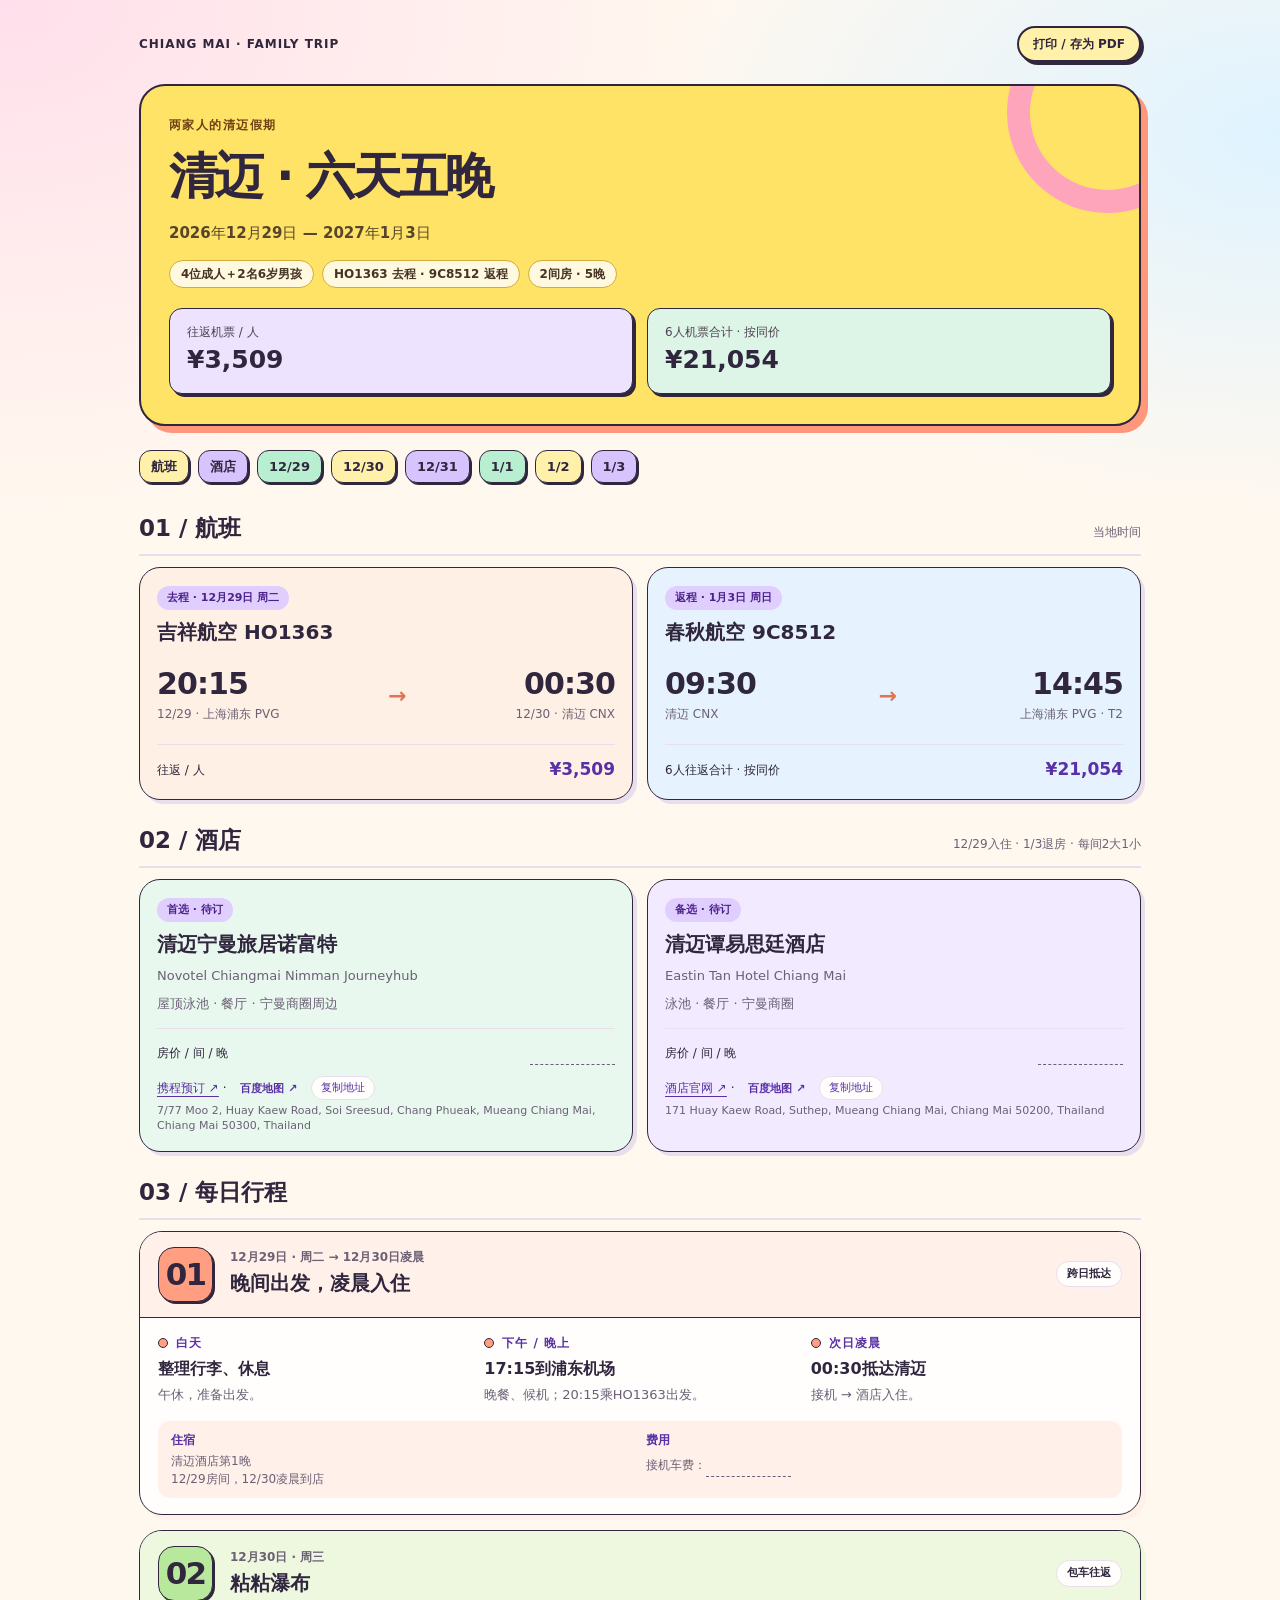
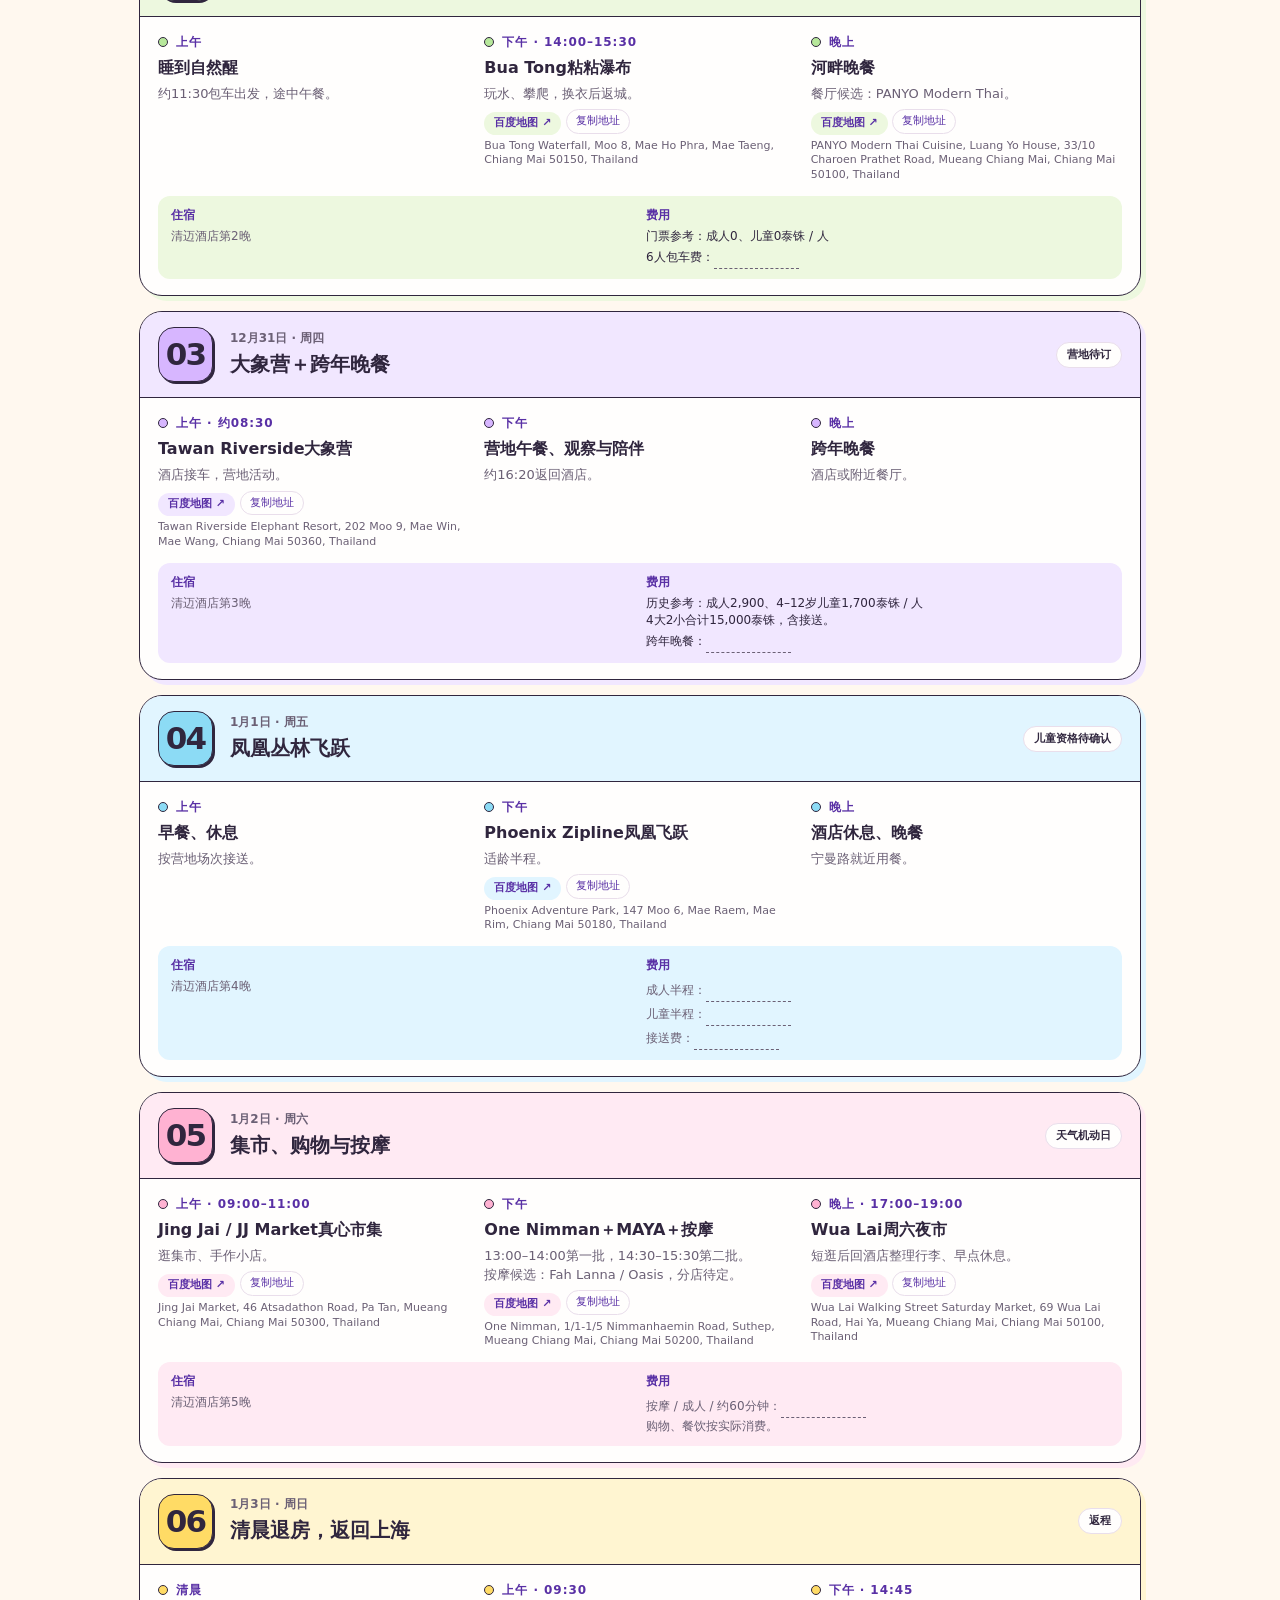
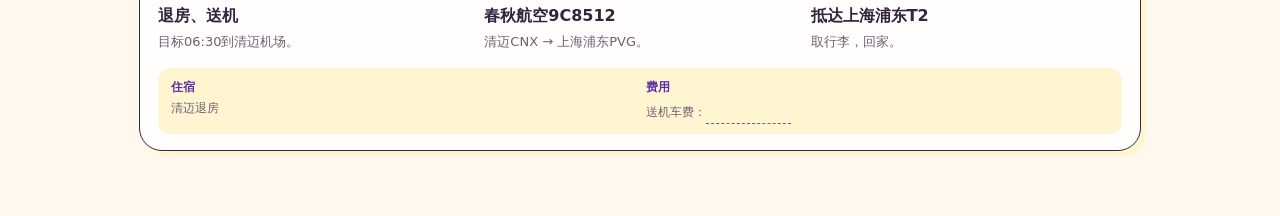
==== commit d4cbb2ea: "Remove accommodation budget summary from travel page Assisted-by: Cindy (https://cindy.app)" ====
--- a/chiangmai/index.html
+++ b/chiangmai/index.html
@@ -62,7 +62,7 @@
 <section id="hotels"><div class="section-head"><h2>02 / 酒店</h2><small>12/29入住 · 1/3退房 · 每间2大1小</small></div><div class="cards">
 <article class="card"><span class="tag">首选 · 待订</span><h3>清迈宁曼旅居诺富特</h3><div class="en">Novotel Chiangmai Nimman Journeyhub</div><p class="features">屋顶泳池 · 餐厅 · 宁曼商圈周边</p><div class="price"><span>房价 / 间 / 晚</span><span class="blank"></span></div><p class="links"><a href="https://m.ctrip.com/webapp/hotels/detail?hotelid=34011639&amp;atime=20261229&amp;days=5&amp;rankid=&amp;shareId=MzQwMTE2Mzl8aG90ZWxfb3ZlcnNlYV9kZXRhaWx8MTI4fDIwMjYxMTEyVDE2NTIyOA==&amp;uid=B61CD0B85962EBD6383955BD49E84177&amp;intographicshow=1&amp;sharersid=3&amp;sharerpvid=80&amp;sharercid=12001173190336796305&amp;sharerdate=20261112" target="_blank" rel="noopener noreferrer">携程预订 ↗</a> · <a class="map" href="https://map.baidu.com/?latlng=18.8047715,98.9635908&amp;title=%E6%B8%85%E8%BF%88%E5%AE%81%E6%9B%BC%E6%9E%A2%E7%BA%BD%E8%AF%BA%E5%AF%8C%E7%89%B9%E9%85%92%E5%BA%97&amp;content=7%2F77%20Moo%202%2C%20Huay%20Kaew%20Road%2C%20Soi%20Sreesud%2C%20Chang%20Phueak%2C%20Mueang%20Chiang%20Mai%2C%20Chiang%20Mai%2050300%2C%20Thailand&amp;autoOpen=true&amp;l=17" target="_blank" rel="noopener noreferrer">百度地图 ↗</a> <button class="copy-address" type="button" data-address="7/77 Moo 2, Huay Kaew Road, Soi Sreesud, Chang Phueak, Mueang Chiang Mai, Chiang Mai 50300, Thailand">复制地址</button><span class="address-text">7/77 Moo 2, Huay Kaew Road, Soi Sreesud, Chang Phueak, Mueang Chiang Mai, Chiang Mai 50300, Thailand</span></p></article>
 <article class="card"><span class="tag">备选 · 待订</span><h3>清迈谭易思廷酒店</h3><div class="en">Eastin Tan Hotel Chiang Mai</div><p class="features">泳池 · 餐厅 · 宁曼商圈</p><div class="price"><span>房价 / 间 / 晚</span><span class="blank"></span></div><p class="links"><a href="https://www.eastinhotelsresidences.com/eastintanchiangmai" target="_blank" rel="noopener noreferrer">酒店官网 ↗</a> · <a class="map" href="https://map.baidu.com/?latlng=18.8013783,98.967174&amp;title=%E6%B8%85%E8%BF%88%E8%B0%AD%E6%98%93%E6%80%9D%E5%BB%B7%E9%85%92%E5%BA%97&amp;content=171%20Huay%20Kaew%20Road%2C%20Suthep%2C%20Mueang%20Chiang%20Mai%2C%20Chiang%20Mai%2050200%2C%20Thailand&amp;autoOpen=true&amp;l=17" target="_blank" rel="noopener noreferrer">百度地图 ↗</a> <button class="copy-address" type="button" data-address="171 Huay Kaew Road, Suthep, Mueang Chiang Mai, Chiang Mai 50200, Thailand">复制地址</button><span class="address-text">171 Huay Kaew Road, Suthep, Mueang Chiang Mai, Chiang Mai 50200, Thailand</span></p></article>
-</div><div class="facts"><div class="fact"><small>住宿预算 / 间 / 晚</small><strong>¥500–1,000</strong></div><div class="fact"><small>2间房 × 5晚预算</small><strong>¥5,000–10,000</strong></div></div></section>
+</div></section>
 
 <section id="itinerary"><div class="section-head"><h2>03 / 每日行程</h2></div>
 <article class="day" id="day1"><header class="day-head"><div class="day-no">01</div><div><div class="date">12月29日 · 周二 → 12月30日凌晨</div><h3>晚间出发，凌晨入住</h3></div><span class="tag">跨日抵达</span></header><div class="day-body"><div class="timeline"><div class="slot"><div class="period">白天</div><h4>整理行李、休息</h4><p>午休，准备出发。</p></div><div class="slot"><div class="period">下午 / 晚上</div><h4>17:15到浦东机场</h4><p>晚餐、候机；20:15乘HO1363出发。</p></div><div class="slot"><div class="period">次日凌晨</div><h4>00:30抵达清迈</h4><p>接机 → 酒店入住。</p></div></div><div class="day-foot"><div><span class="label">住宿</span><p>清迈酒店第1晚<br>12/29房间，12/30凌晨到店</p></div><div><span class="label">费用</span><p>接机车费：<span class="blank"></span></p></div></div></div></article>
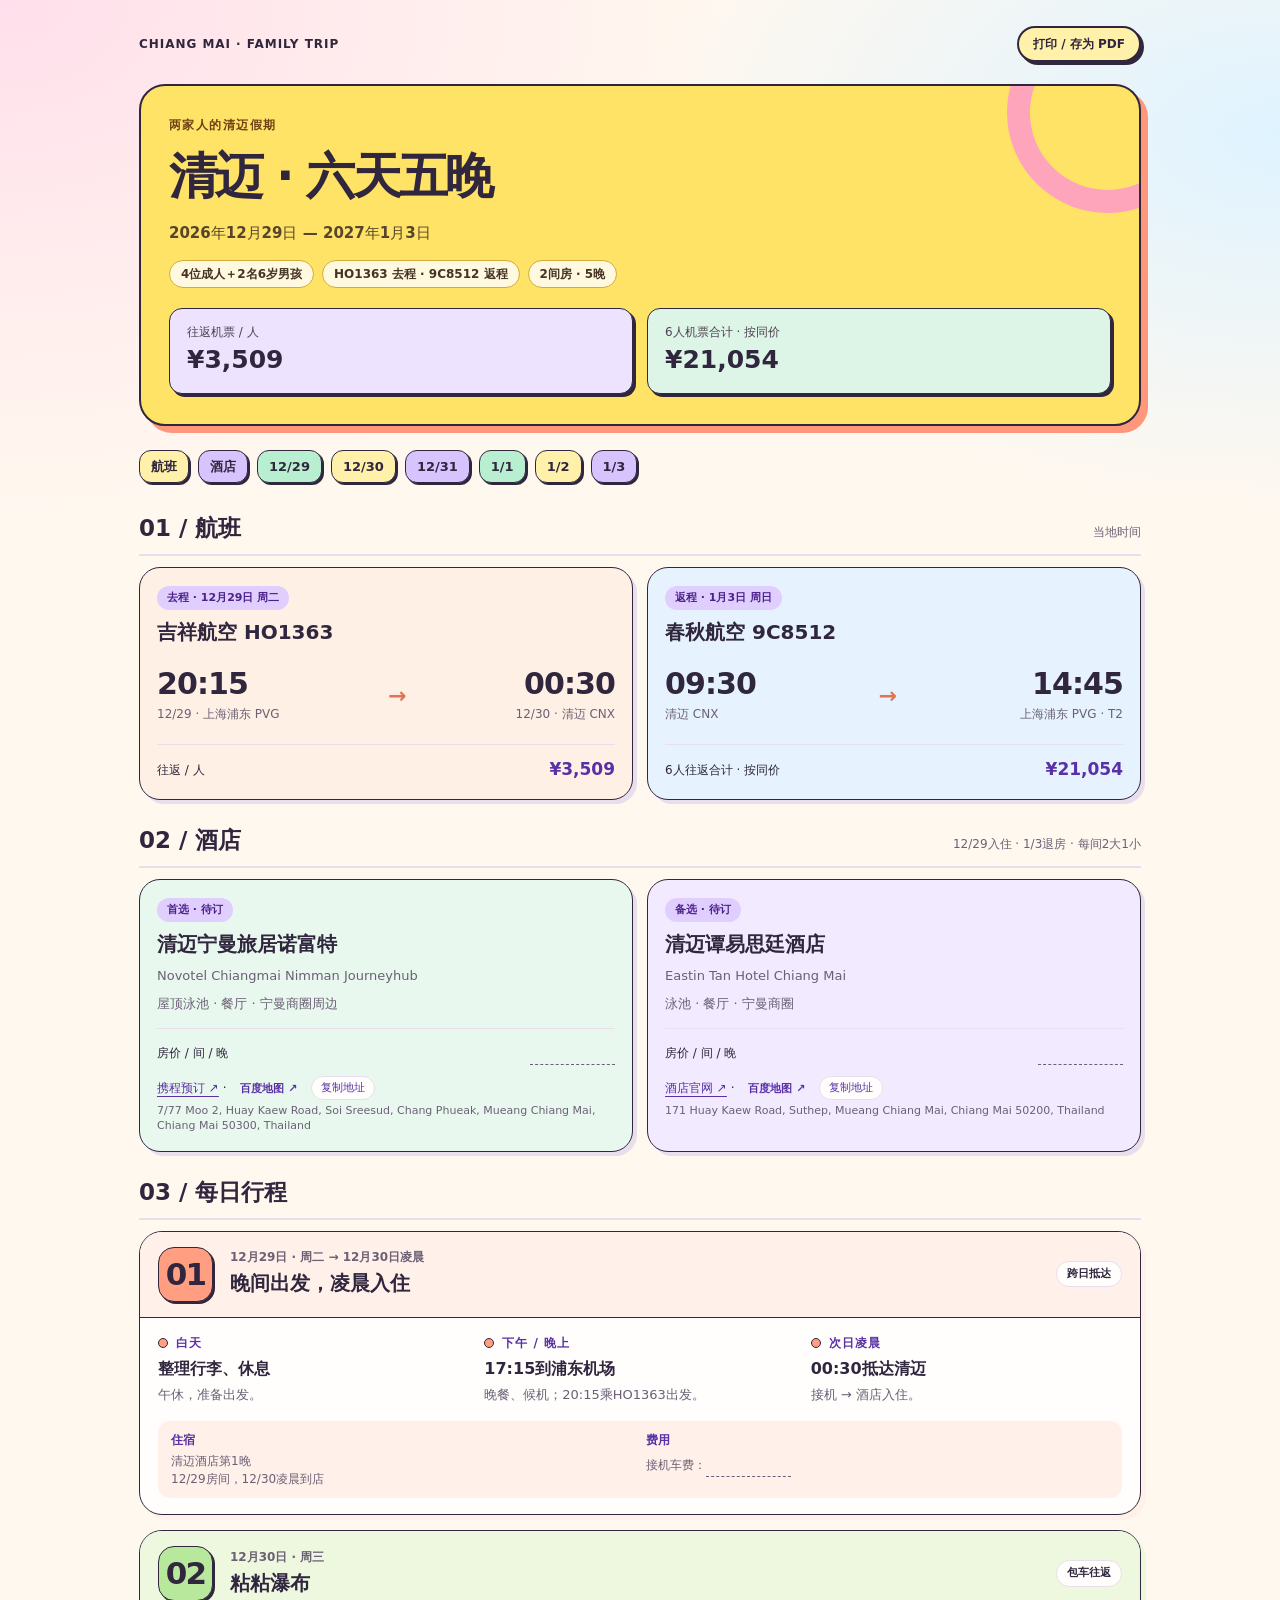
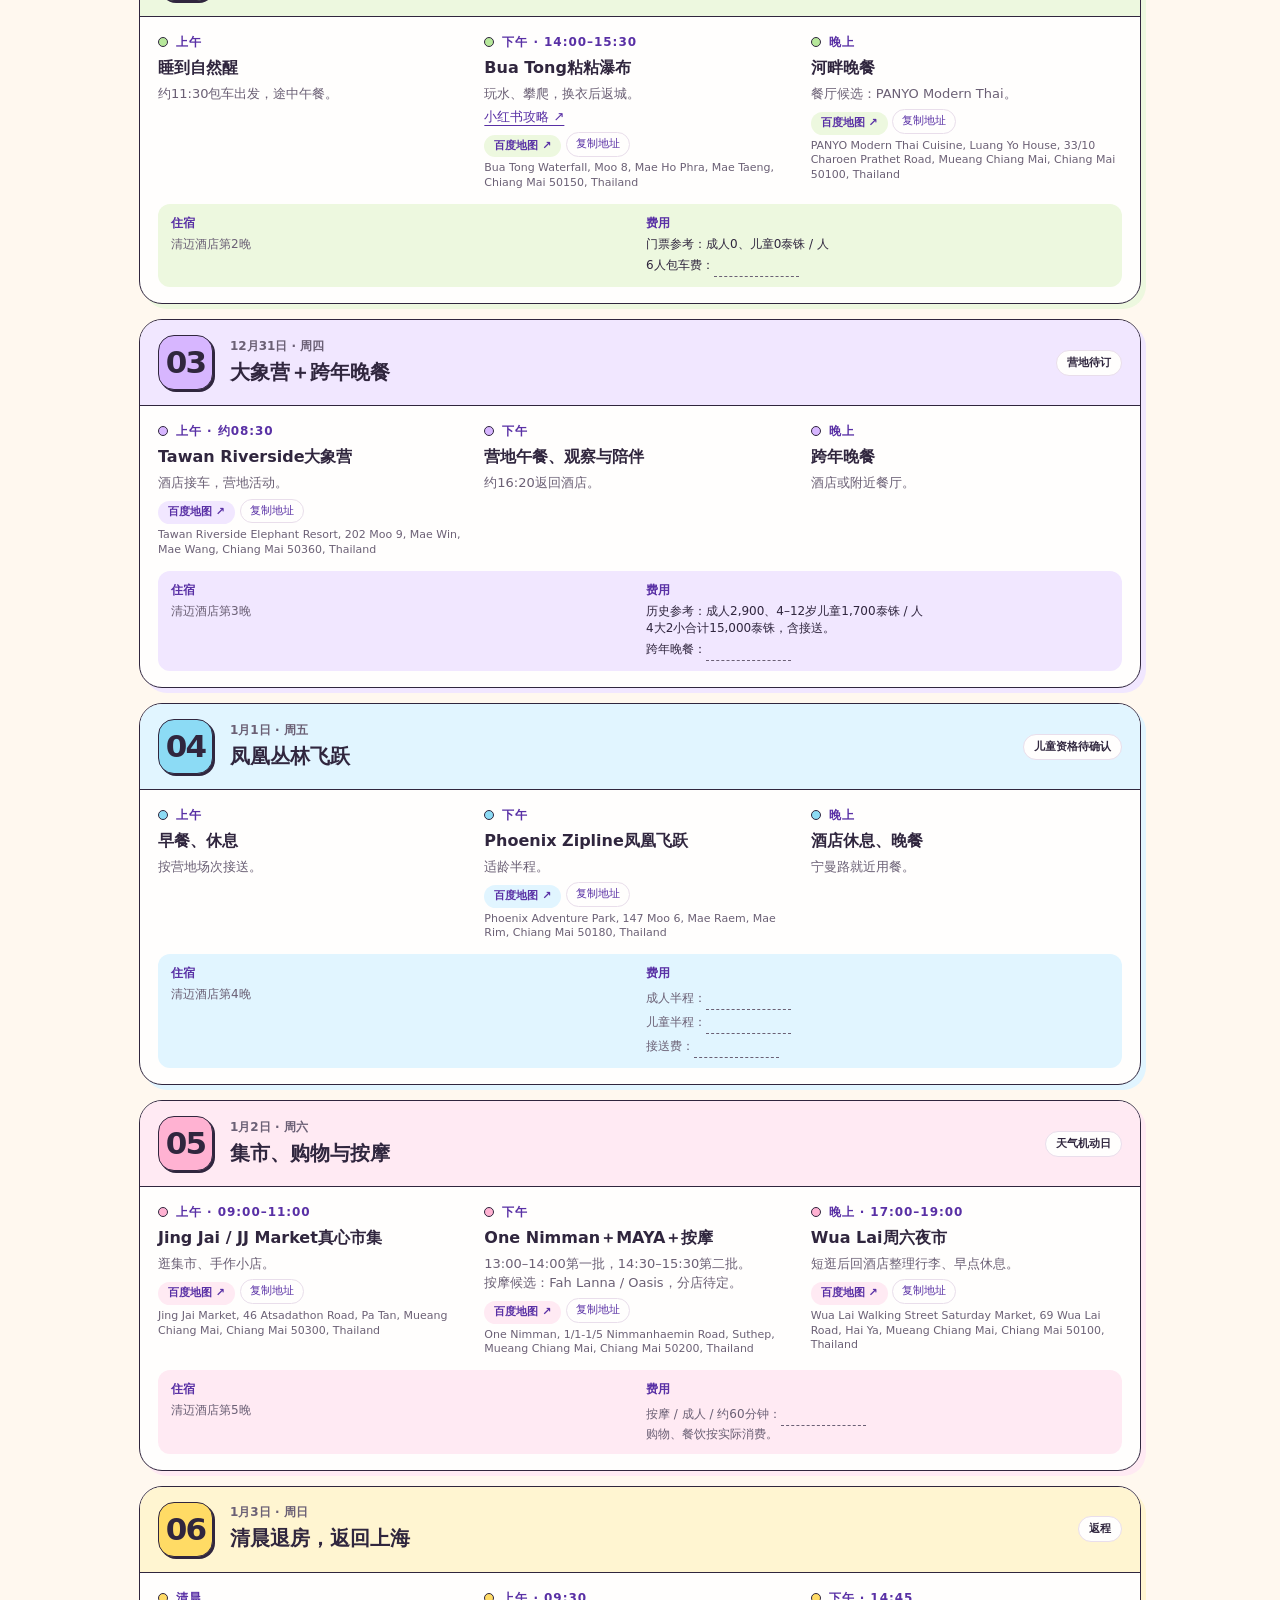
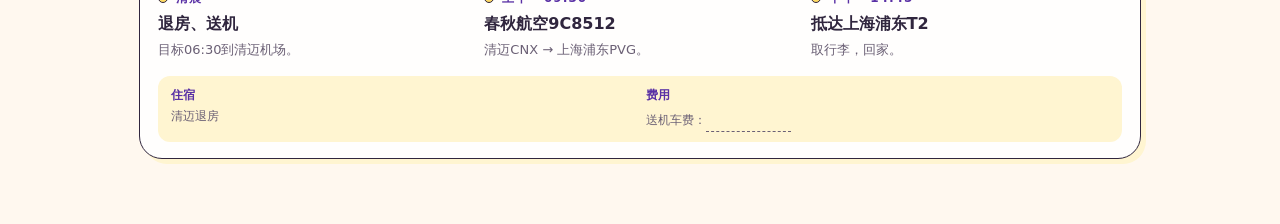
==== commit 02f3c80f: "Add Xiaohongshu guide link for Bua Tong Waterfall Assisted-by: Cindy (https://cindy.app)" ====
--- a/chiangmai/index.html
+++ b/chiangmai/index.html
@@ -67,7 +67,7 @@
 <section id="itinerary"><div class="section-head"><h2>03 / 每日行程</h2></div>
 <article class="day" id="day1"><header class="day-head"><div class="day-no">01</div><div><div class="date">12月29日 · 周二 → 12月30日凌晨</div><h3>晚间出发，凌晨入住</h3></div><span class="tag">跨日抵达</span></header><div class="day-body"><div class="timeline"><div class="slot"><div class="period">白天</div><h4>整理行李、休息</h4><p>午休，准备出发。</p></div><div class="slot"><div class="period">下午 / 晚上</div><h4>17:15到浦东机场</h4><p>晚餐、候机；20:15乘HO1363出发。</p></div><div class="slot"><div class="period">次日凌晨</div><h4>00:30抵达清迈</h4><p>接机 → 酒店入住。</p></div></div><div class="day-foot"><div><span class="label">住宿</span><p>清迈酒店第1晚<br>12/29房间，12/30凌晨到店</p></div><div><span class="label">费用</span><p>接机车费：<span class="blank"></span></p></div></div></div></article>
 
-<article class="day" id="day2"><header class="day-head"><div class="day-no">02</div><div><div class="date">12月30日 · 周三</div><h3>粘粘瀑布</h3></div><span class="tag">包车往返</span></header><div class="day-body"><div class="timeline"><div class="slot"><div class="period">上午</div><h4>睡到自然醒</h4><p>约11:30包车出发，途中午餐。</p></div><div class="slot"><div class="period">下午 · 14:00–15:30</div><h4>Bua Tong粘粘瀑布</h4><p>玩水、攀爬，换衣后返城。</p><a class="map" href="https://map.baidu.com/?latlng=19.0694446,99.079073&amp;title=%E7%B2%98%E7%B2%98%E7%80%91%E5%B8%83%20Bua%20Tong%20Waterfall&amp;content=Bua%20Tong%20Waterfall%2C%20Moo%208%2C%20Mae%20Ho%20Phra%2C%20Mae%20Taeng%2C%20Chiang%20Mai%2050150%2C%20Thailand&amp;autoOpen=true&amp;l=17" target="_blank" rel="noopener noreferrer">百度地图 ↗</a> <button class="copy-address" type="button" data-address="Bua Tong Waterfall, Moo 8, Mae Ho Phra, Mae Taeng, Chiang Mai 50150, Thailand">复制地址</button><span class="address-text">Bua Tong Waterfall, Moo 8, Mae Ho Phra, Mae Taeng, Chiang Mai 50150, Thailand</span></div><div class="slot"><div class="period">晚上</div><h4>河畔晚餐</h4><p>餐厅候选：PANYO Modern Thai。</p><a class="map" href="https://map.baidu.com/?latlng=18.7850001,99.0035004&amp;title=PANYO%20Modern%20Thai%20Cuisine%20%E9%A4%90%E5%8E%85&amp;content=PANYO%20Modern%20Thai%20Cuisine%2C%20Luang%20Yo%20House%2C%2033%2F10%20Charoen%20Prathet%20Road%2C%20Mueang%20Chiang%20Mai%2C%20Chiang%20Mai%2050100%2C%20Thailand&amp;autoOpen=true&amp;l=17" target="_blank" rel="noopener noreferrer">百度地图 ↗</a> <button class="copy-address" type="button" data-address="PANYO Modern Thai Cuisine, Luang Yo House, 33/10 Charoen Prathet Road, Mueang Chiang Mai, Chiang Mai 50100, Thailand">复制地址</button><span class="address-text">PANYO Modern Thai Cuisine, Luang Yo House, 33/10 Charoen Prathet Road, Mueang Chiang Mai, Chiang Mai 50100, Thailand</span></div></div><div class="day-foot"><div><span class="label">住宿</span><p>清迈酒店第2晚</p></div><div><span class="label">费用</span><p class="cost">门票参考：成人0、儿童0泰铢 / 人<br>6人包车费：<span class="blank"></span></p></div></div></div></article>
+<article class="day" id="day2"><header class="day-head"><div class="day-no">02</div><div><div class="date">12月30日 · 周三</div><h3>粘粘瀑布</h3></div><span class="tag">包车往返</span></header><div class="day-body"><div class="timeline"><div class="slot"><div class="period">上午</div><h4>睡到自然醒</h4><p>约11:30包车出发，途中午餐。</p></div><div class="slot"><div class="period">下午 · 14:00–15:30</div><h4>Bua Tong粘粘瀑布</h4><p>玩水、攀爬，换衣后返城。</p><p class="links"><a href="https://xhslink.cn/o/daErzqrKFf" target="_blank" rel="noopener noreferrer">小红书攻略 ↗</a></p><a class="map" href="https://map.baidu.com/?latlng=19.0694446,99.079073&amp;title=%E7%B2%98%E7%B2%98%E7%80%91%E5%B8%83%20Bua%20Tong%20Waterfall&amp;content=Bua%20Tong%20Waterfall%2C%20Moo%208%2C%20Mae%20Ho%20Phra%2C%20Mae%20Taeng%2C%20Chiang%20Mai%2050150%2C%20Thailand&amp;autoOpen=true&amp;l=17" target="_blank" rel="noopener noreferrer">百度地图 ↗</a> <button class="copy-address" type="button" data-address="Bua Tong Waterfall, Moo 8, Mae Ho Phra, Mae Taeng, Chiang Mai 50150, Thailand">复制地址</button><span class="address-text">Bua Tong Waterfall, Moo 8, Mae Ho Phra, Mae Taeng, Chiang Mai 50150, Thailand</span></div><div class="slot"><div class="period">晚上</div><h4>河畔晚餐</h4><p>餐厅候选：PANYO Modern Thai。</p><a class="map" href="https://map.baidu.com/?latlng=18.7850001,99.0035004&amp;title=PANYO%20Modern%20Thai%20Cuisine%20%E9%A4%90%E5%8E%85&amp;content=PANYO%20Modern%20Thai%20Cuisine%2C%20Luang%20Yo%20House%2C%2033%2F10%20Charoen%20Prathet%20Road%2C%20Mueang%20Chiang%20Mai%2C%20Chiang%20Mai%2050100%2C%20Thailand&amp;autoOpen=true&amp;l=17" target="_blank" rel="noopener noreferrer">百度地图 ↗</a> <button class="copy-address" type="button" data-address="PANYO Modern Thai Cuisine, Luang Yo House, 33/10 Charoen Prathet Road, Mueang Chiang Mai, Chiang Mai 50100, Thailand">复制地址</button><span class="address-text">PANYO Modern Thai Cuisine, Luang Yo House, 33/10 Charoen Prathet Road, Mueang Chiang Mai, Chiang Mai 50100, Thailand</span></div></div><div class="day-foot"><div><span class="label">住宿</span><p>清迈酒店第2晚</p></div><div><span class="label">费用</span><p class="cost">门票参考：成人0、儿童0泰铢 / 人<br>6人包车费：<span class="blank"></span></p></div></div></div></article>
 
 <article class="day" id="day3"><header class="day-head"><div class="day-no">03</div><div><div class="date">12月31日 · 周四</div><h3>大象营＋跨年晚餐</h3></div><span class="tag pending">营地待订</span></header><div class="day-body"><div class="timeline"><div class="slot"><div class="period">上午 · 约08:30</div><h4>Tawan Riverside大象营</h4><p>酒店接车，营地活动。</p><a class="map" href="https://map.baidu.com/?latlng=18.6398496,98.6994972&amp;title=Tawan%20Riverside%20%E5%A4%A7%E8%B1%A1%E8%90%A5&amp;content=Tawan%20Riverside%20Elephant%20Resort%2C%20202%20Moo%209%2C%20Mae%20Win%2C%20Mae%20Wang%2C%20Chiang%20Mai%2050360%2C%20Thailand&amp;autoOpen=true&amp;l=17" target="_blank" rel="noopener noreferrer">百度地图 ↗</a> <button class="copy-address" type="button" data-address="Tawan Riverside Elephant Resort, 202 Moo 9, Mae Win, Mae Wang, Chiang Mai 50360, Thailand">复制地址</button><span class="address-text">Tawan Riverside Elephant Resort, 202 Moo 9, Mae Win, Mae Wang, Chiang Mai 50360, Thailand</span></div><div class="slot"><div class="period">下午</div><h4>营地午餐、观察与陪伴</h4><p>约16:20返回酒店。</p></div><div class="slot"><div class="period">晚上</div><h4>跨年晚餐</h4><p>酒店或附近餐厅。</p></div></div><div class="day-foot"><div><span class="label">住宿</span><p>清迈酒店第3晚</p></div><div><span class="label">费用</span><p class="cost">历史参考：成人2,900、4–12岁儿童1,700泰铢 / 人<br>4大2小合计15,000泰铢，含接送。<br>跨年晚餐：<span class="blank"></span></p></div></div></div></article>
 
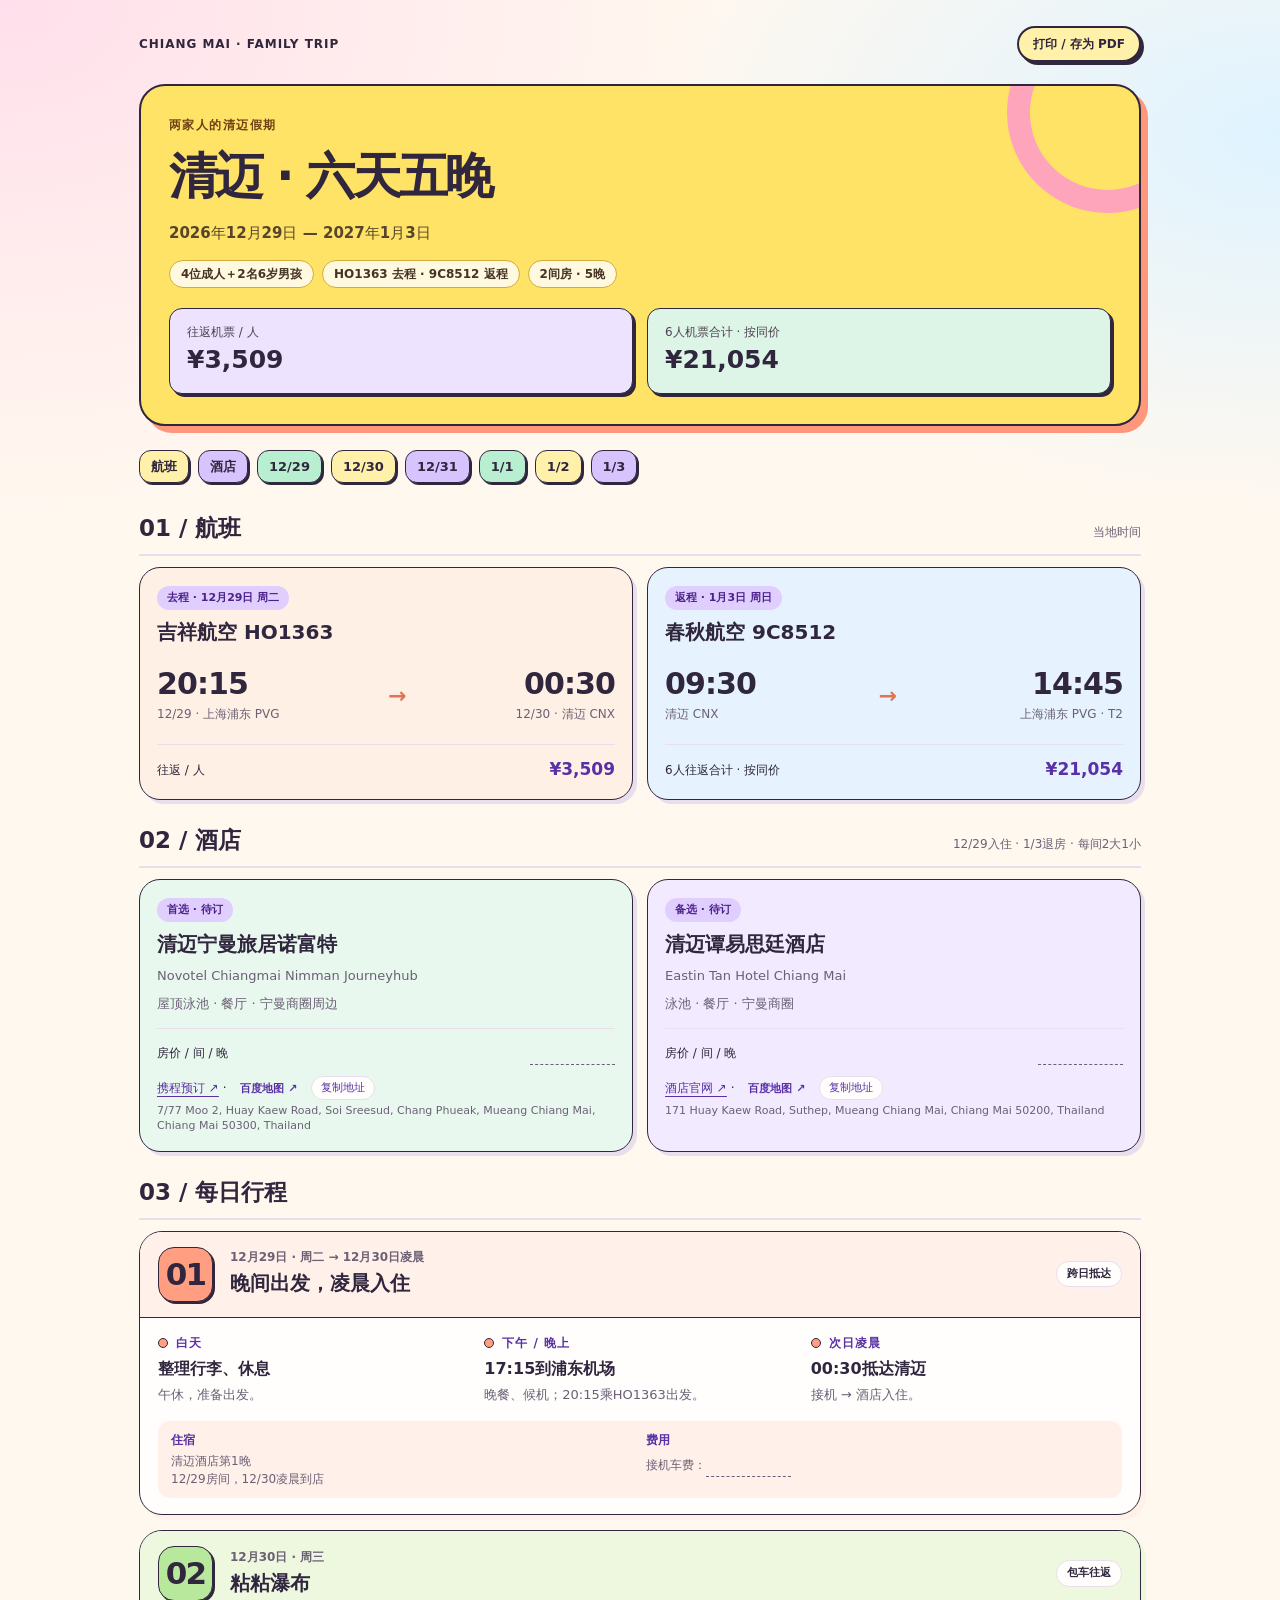
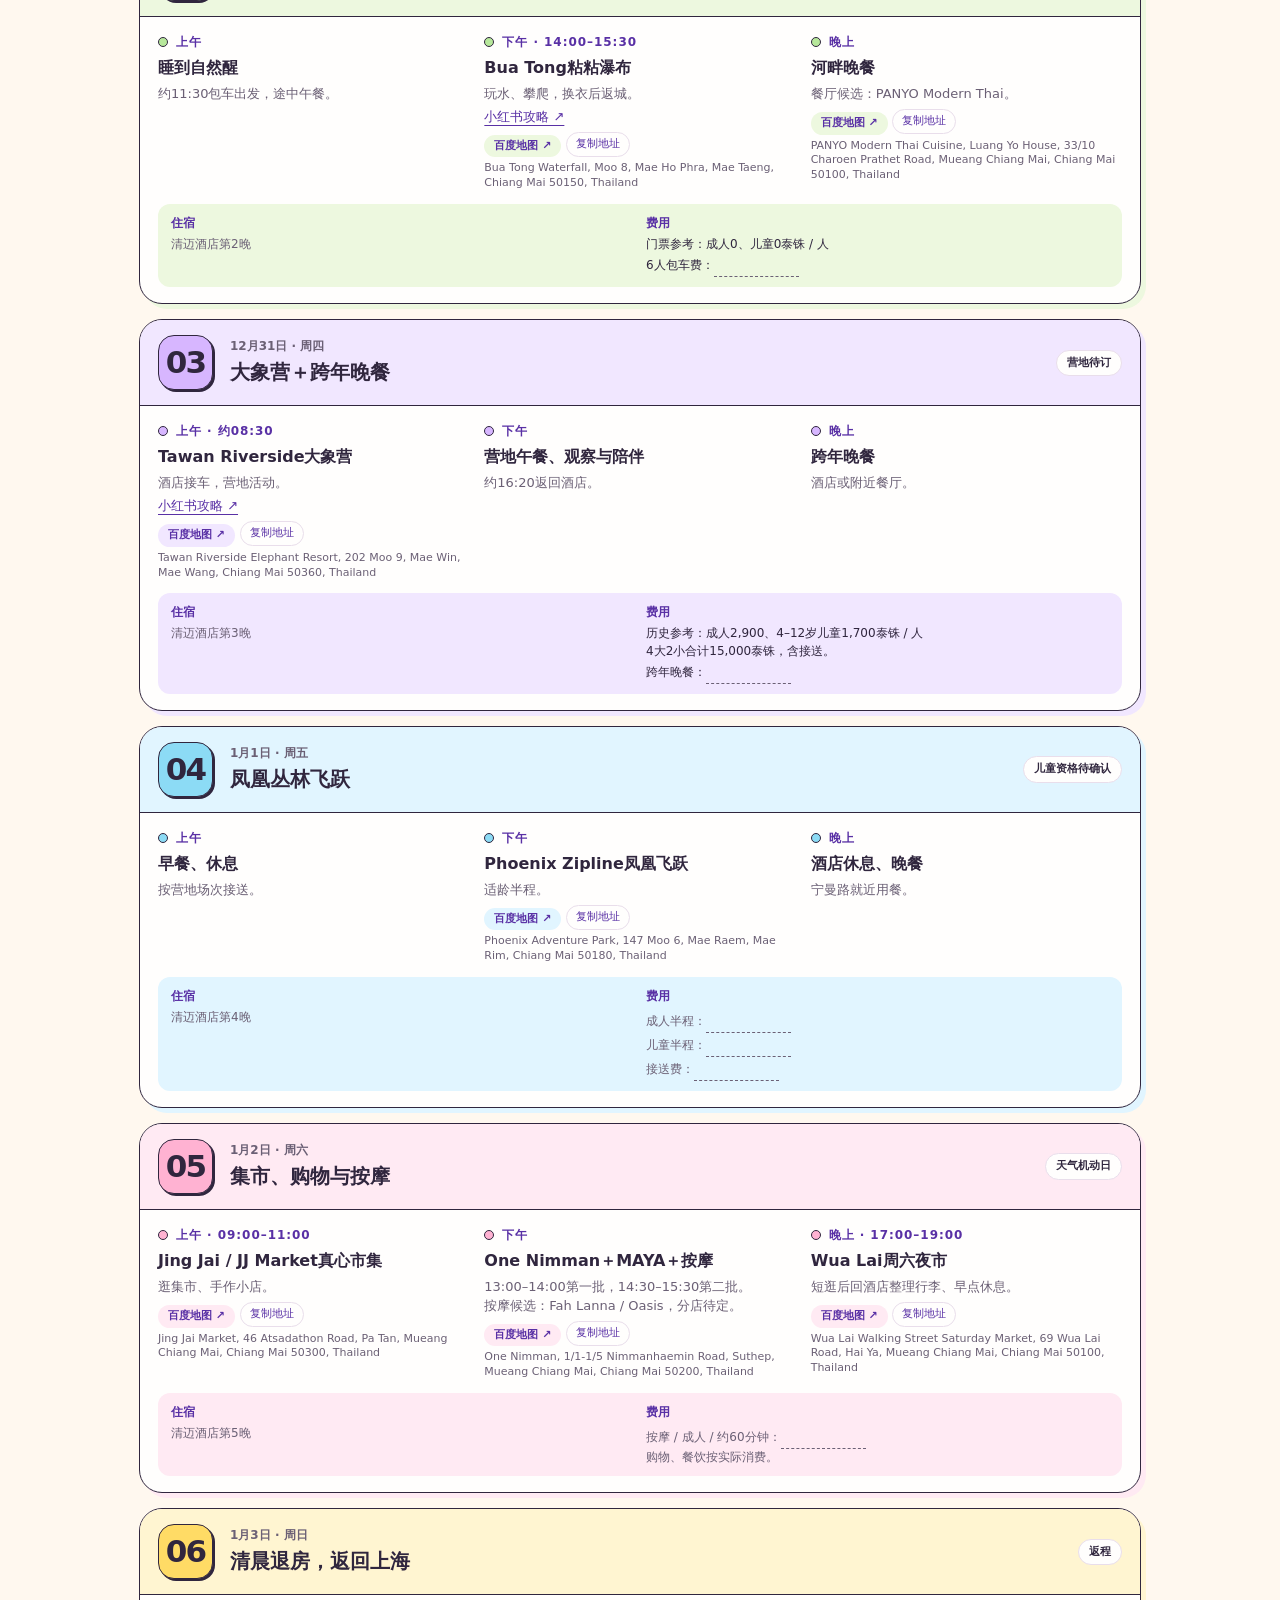
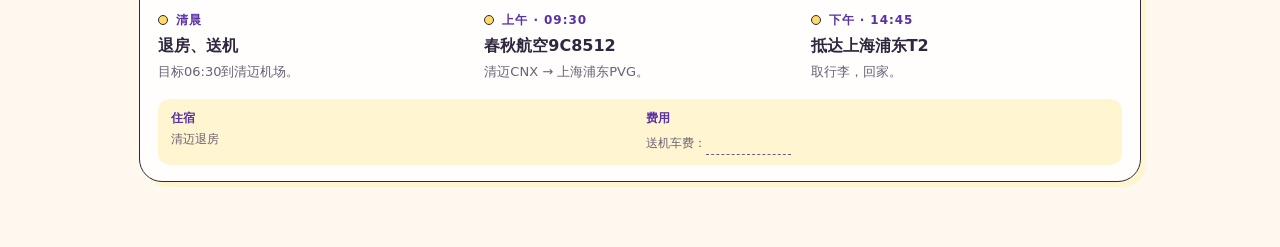
==== commit c0f30058: "Add Xiaohongshu guide link for elephant camp Assisted-by: Cindy (https://cindy.app)" ====
--- a/chiangmai/index.html
+++ b/chiangmai/index.html
@@ -69,7 +69,7 @@
 
 <article class="day" id="day2"><header class="day-head"><div class="day-no">02</div><div><div class="date">12月30日 · 周三</div><h3>粘粘瀑布</h3></div><span class="tag">包车往返</span></header><div class="day-body"><div class="timeline"><div class="slot"><div class="period">上午</div><h4>睡到自然醒</h4><p>约11:30包车出发，途中午餐。</p></div><div class="slot"><div class="period">下午 · 14:00–15:30</div><h4>Bua Tong粘粘瀑布</h4><p>玩水、攀爬，换衣后返城。</p><p class="links"><a href="https://xhslink.cn/o/daErzqrKFf" target="_blank" rel="noopener noreferrer">小红书攻略 ↗</a></p><a class="map" href="https://map.baidu.com/?latlng=19.0694446,99.079073&amp;title=%E7%B2%98%E7%B2%98%E7%80%91%E5%B8%83%20Bua%20Tong%20Waterfall&amp;content=Bua%20Tong%20Waterfall%2C%20Moo%208%2C%20Mae%20Ho%20Phra%2C%20Mae%20Taeng%2C%20Chiang%20Mai%2050150%2C%20Thailand&amp;autoOpen=true&amp;l=17" target="_blank" rel="noopener noreferrer">百度地图 ↗</a> <button class="copy-address" type="button" data-address="Bua Tong Waterfall, Moo 8, Mae Ho Phra, Mae Taeng, Chiang Mai 50150, Thailand">复制地址</button><span class="address-text">Bua Tong Waterfall, Moo 8, Mae Ho Phra, Mae Taeng, Chiang Mai 50150, Thailand</span></div><div class="slot"><div class="period">晚上</div><h4>河畔晚餐</h4><p>餐厅候选：PANYO Modern Thai。</p><a class="map" href="https://map.baidu.com/?latlng=18.7850001,99.0035004&amp;title=PANYO%20Modern%20Thai%20Cuisine%20%E9%A4%90%E5%8E%85&amp;content=PANYO%20Modern%20Thai%20Cuisine%2C%20Luang%20Yo%20House%2C%2033%2F10%20Charoen%20Prathet%20Road%2C%20Mueang%20Chiang%20Mai%2C%20Chiang%20Mai%2050100%2C%20Thailand&amp;autoOpen=true&amp;l=17" target="_blank" rel="noopener noreferrer">百度地图 ↗</a> <button class="copy-address" type="button" data-address="PANYO Modern Thai Cuisine, Luang Yo House, 33/10 Charoen Prathet Road, Mueang Chiang Mai, Chiang Mai 50100, Thailand">复制地址</button><span class="address-text">PANYO Modern Thai Cuisine, Luang Yo House, 33/10 Charoen Prathet Road, Mueang Chiang Mai, Chiang Mai 50100, Thailand</span></div></div><div class="day-foot"><div><span class="label">住宿</span><p>清迈酒店第2晚</p></div><div><span class="label">费用</span><p class="cost">门票参考：成人0、儿童0泰铢 / 人<br>6人包车费：<span class="blank"></span></p></div></div></div></article>
 
-<article class="day" id="day3"><header class="day-head"><div class="day-no">03</div><div><div class="date">12月31日 · 周四</div><h3>大象营＋跨年晚餐</h3></div><span class="tag pending">营地待订</span></header><div class="day-body"><div class="timeline"><div class="slot"><div class="period">上午 · 约08:30</div><h4>Tawan Riverside大象营</h4><p>酒店接车，营地活动。</p><a class="map" href="https://map.baidu.com/?latlng=18.6398496,98.6994972&amp;title=Tawan%20Riverside%20%E5%A4%A7%E8%B1%A1%E8%90%A5&amp;content=Tawan%20Riverside%20Elephant%20Resort%2C%20202%20Moo%209%2C%20Mae%20Win%2C%20Mae%20Wang%2C%20Chiang%20Mai%2050360%2C%20Thailand&amp;autoOpen=true&amp;l=17" target="_blank" rel="noopener noreferrer">百度地图 ↗</a> <button class="copy-address" type="button" data-address="Tawan Riverside Elephant Resort, 202 Moo 9, Mae Win, Mae Wang, Chiang Mai 50360, Thailand">复制地址</button><span class="address-text">Tawan Riverside Elephant Resort, 202 Moo 9, Mae Win, Mae Wang, Chiang Mai 50360, Thailand</span></div><div class="slot"><div class="period">下午</div><h4>营地午餐、观察与陪伴</h4><p>约16:20返回酒店。</p></div><div class="slot"><div class="period">晚上</div><h4>跨年晚餐</h4><p>酒店或附近餐厅。</p></div></div><div class="day-foot"><div><span class="label">住宿</span><p>清迈酒店第3晚</p></div><div><span class="label">费用</span><p class="cost">历史参考：成人2,900、4–12岁儿童1,700泰铢 / 人<br>4大2小合计15,000泰铢，含接送。<br>跨年晚餐：<span class="blank"></span></p></div></div></div></article>
+<article class="day" id="day3"><header class="day-head"><div class="day-no">03</div><div><div class="date">12月31日 · 周四</div><h3>大象营＋跨年晚餐</h3></div><span class="tag pending">营地待订</span></header><div class="day-body"><div class="timeline"><div class="slot"><div class="period">上午 · 约08:30</div><h4>Tawan Riverside大象营</h4><p>酒店接车，营地活动。</p><p class="links"><a href="https://xhslink.cn/o/7crIEqMZWcV" target="_blank" rel="noopener noreferrer">小红书攻略 ↗</a></p><a class="map" href="https://map.baidu.com/?latlng=18.6398496,98.6994972&amp;title=Tawan%20Riverside%20%E5%A4%A7%E8%B1%A1%E8%90%A5&amp;content=Tawan%20Riverside%20Elephant%20Resort%2C%20202%20Moo%209%2C%20Mae%20Win%2C%20Mae%20Wang%2C%20Chiang%20Mai%2050360%2C%20Thailand&amp;autoOpen=true&amp;l=17" target="_blank" rel="noopener noreferrer">百度地图 ↗</a> <button class="copy-address" type="button" data-address="Tawan Riverside Elephant Resort, 202 Moo 9, Mae Win, Mae Wang, Chiang Mai 50360, Thailand">复制地址</button><span class="address-text">Tawan Riverside Elephant Resort, 202 Moo 9, Mae Win, Mae Wang, Chiang Mai 50360, Thailand</span></div><div class="slot"><div class="period">下午</div><h4>营地午餐、观察与陪伴</h4><p>约16:20返回酒店。</p></div><div class="slot"><div class="period">晚上</div><h4>跨年晚餐</h4><p>酒店或附近餐厅。</p></div></div><div class="day-foot"><div><span class="label">住宿</span><p>清迈酒店第3晚</p></div><div><span class="label">费用</span><p class="cost">历史参考：成人2,900、4–12岁儿童1,700泰铢 / 人<br>4大2小合计15,000泰铢，含接送。<br>跨年晚餐：<span class="blank"></span></p></div></div></div></article>
 
 <article class="day" id="day4"><header class="day-head"><div class="day-no">04</div><div><div class="date">1月1日 · 周五</div><h3>凤凰丛林飞跃</h3></div><span class="tag pending">儿童资格待确认</span></header><div class="day-body"><div class="timeline"><div class="slot"><div class="period">上午</div><h4>早餐、休息</h4><p>按营地场次接送。</p></div><div class="slot"><div class="period">下午</div><h4>Phoenix Zipline凤凰飞跃</h4><p>适龄半程。</p><a class="map" href="https://map.baidu.com/?latlng=18.929656,98.900934&amp;title=Phoenix%20%E5%87%A4%E5%87%B0%E4%B8%9B%E6%9E%97%E9%A3%9E%E8%B7%83&amp;content=Phoenix%20Adventure%20Park%2C%20147%20Moo%206%2C%20Mae%20Raem%2C%20Mae%20Rim%2C%20Chiang%20Mai%2050180%2C%20Thailand&amp;autoOpen=true&amp;l=17" target="_blank" rel="noopener noreferrer">百度地图 ↗</a> <button class="copy-address" type="button" data-address="Phoenix Adventure Park, 147 Moo 6, Mae Raem, Mae Rim, Chiang Mai 50180, Thailand">复制地址</button><span class="address-text">Phoenix Adventure Park, 147 Moo 6, Mae Raem, Mae Rim, Chiang Mai 50180, Thailand</span></div><div class="slot"><div class="period">晚上</div><h4>酒店休息、晚餐</h4><p>宁曼路就近用餐。</p></div></div><div class="day-foot"><div><span class="label">住宿</span><p>清迈酒店第4晚</p></div><div><span class="label">费用</span><p>成人半程：<span class="blank"></span><br>儿童半程：<span class="blank"></span><br>接送费：<span class="blank"></span></p></div></div></div></article>
 
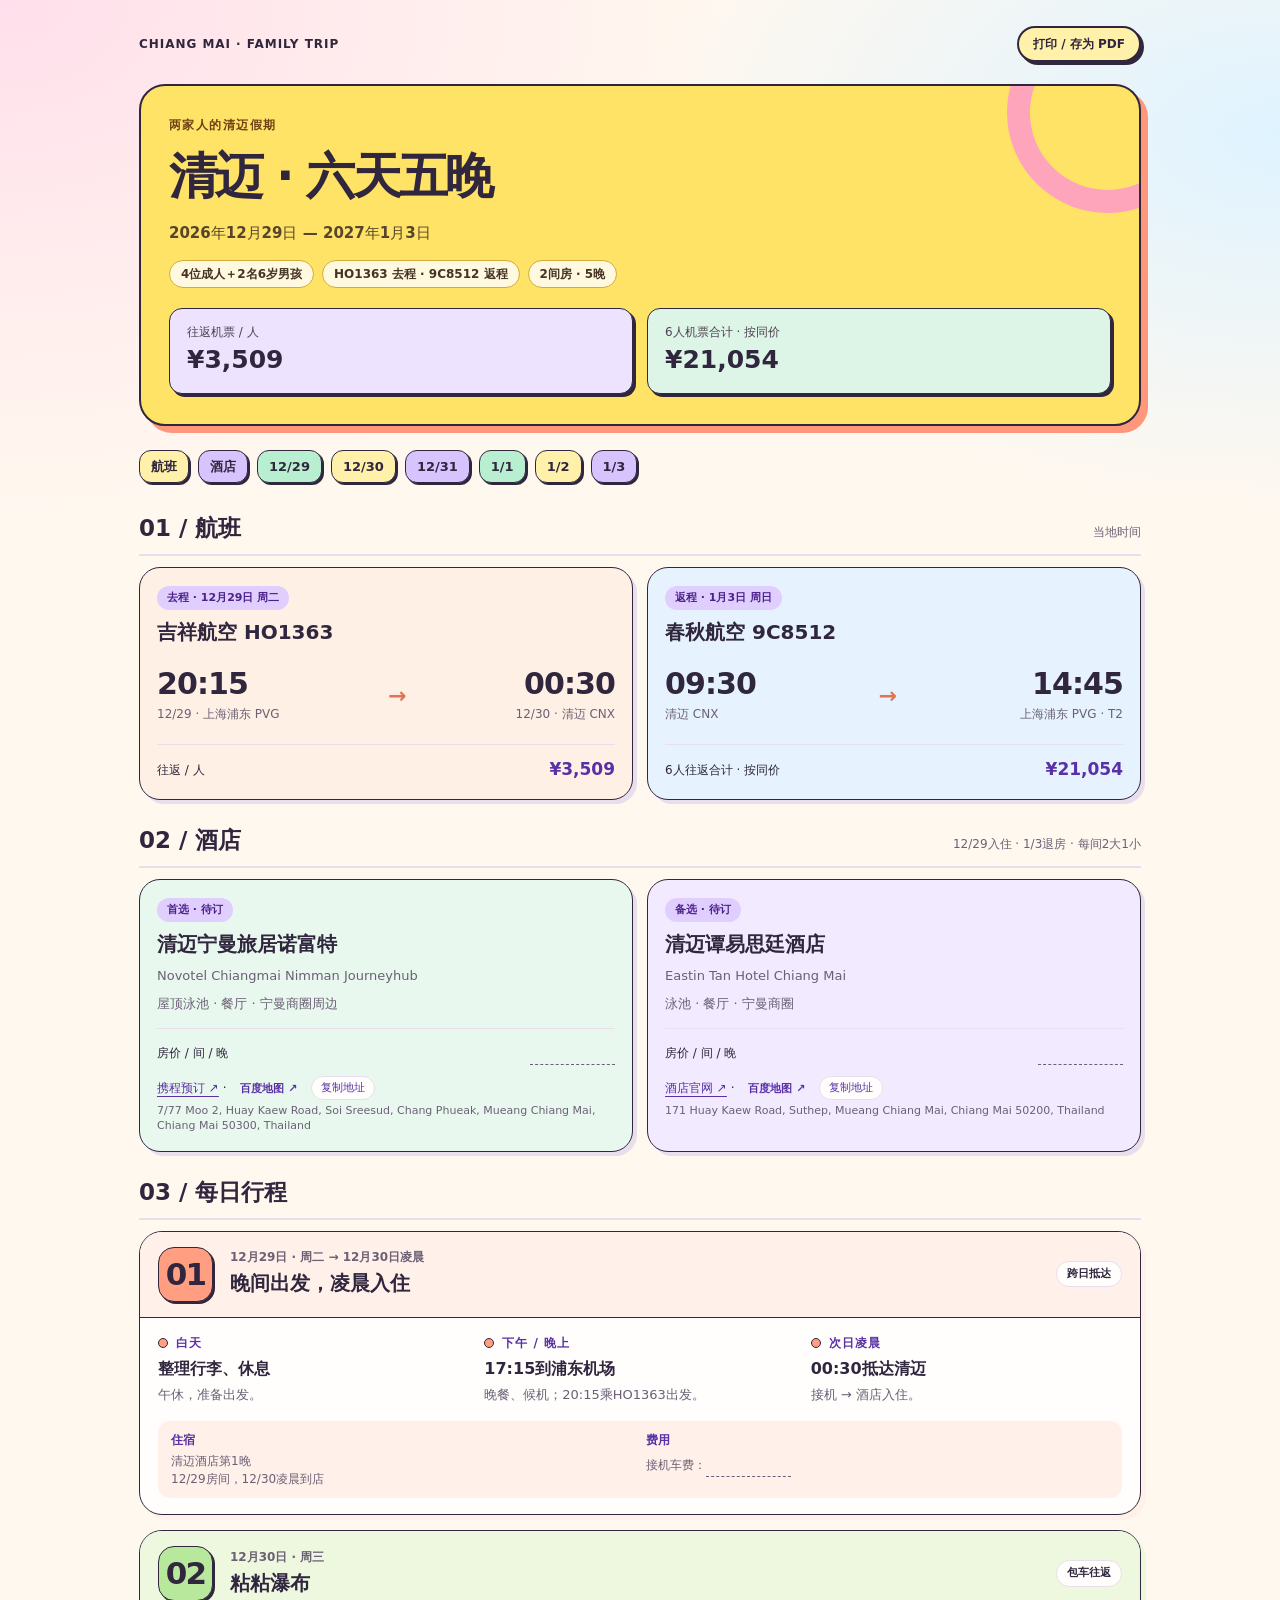
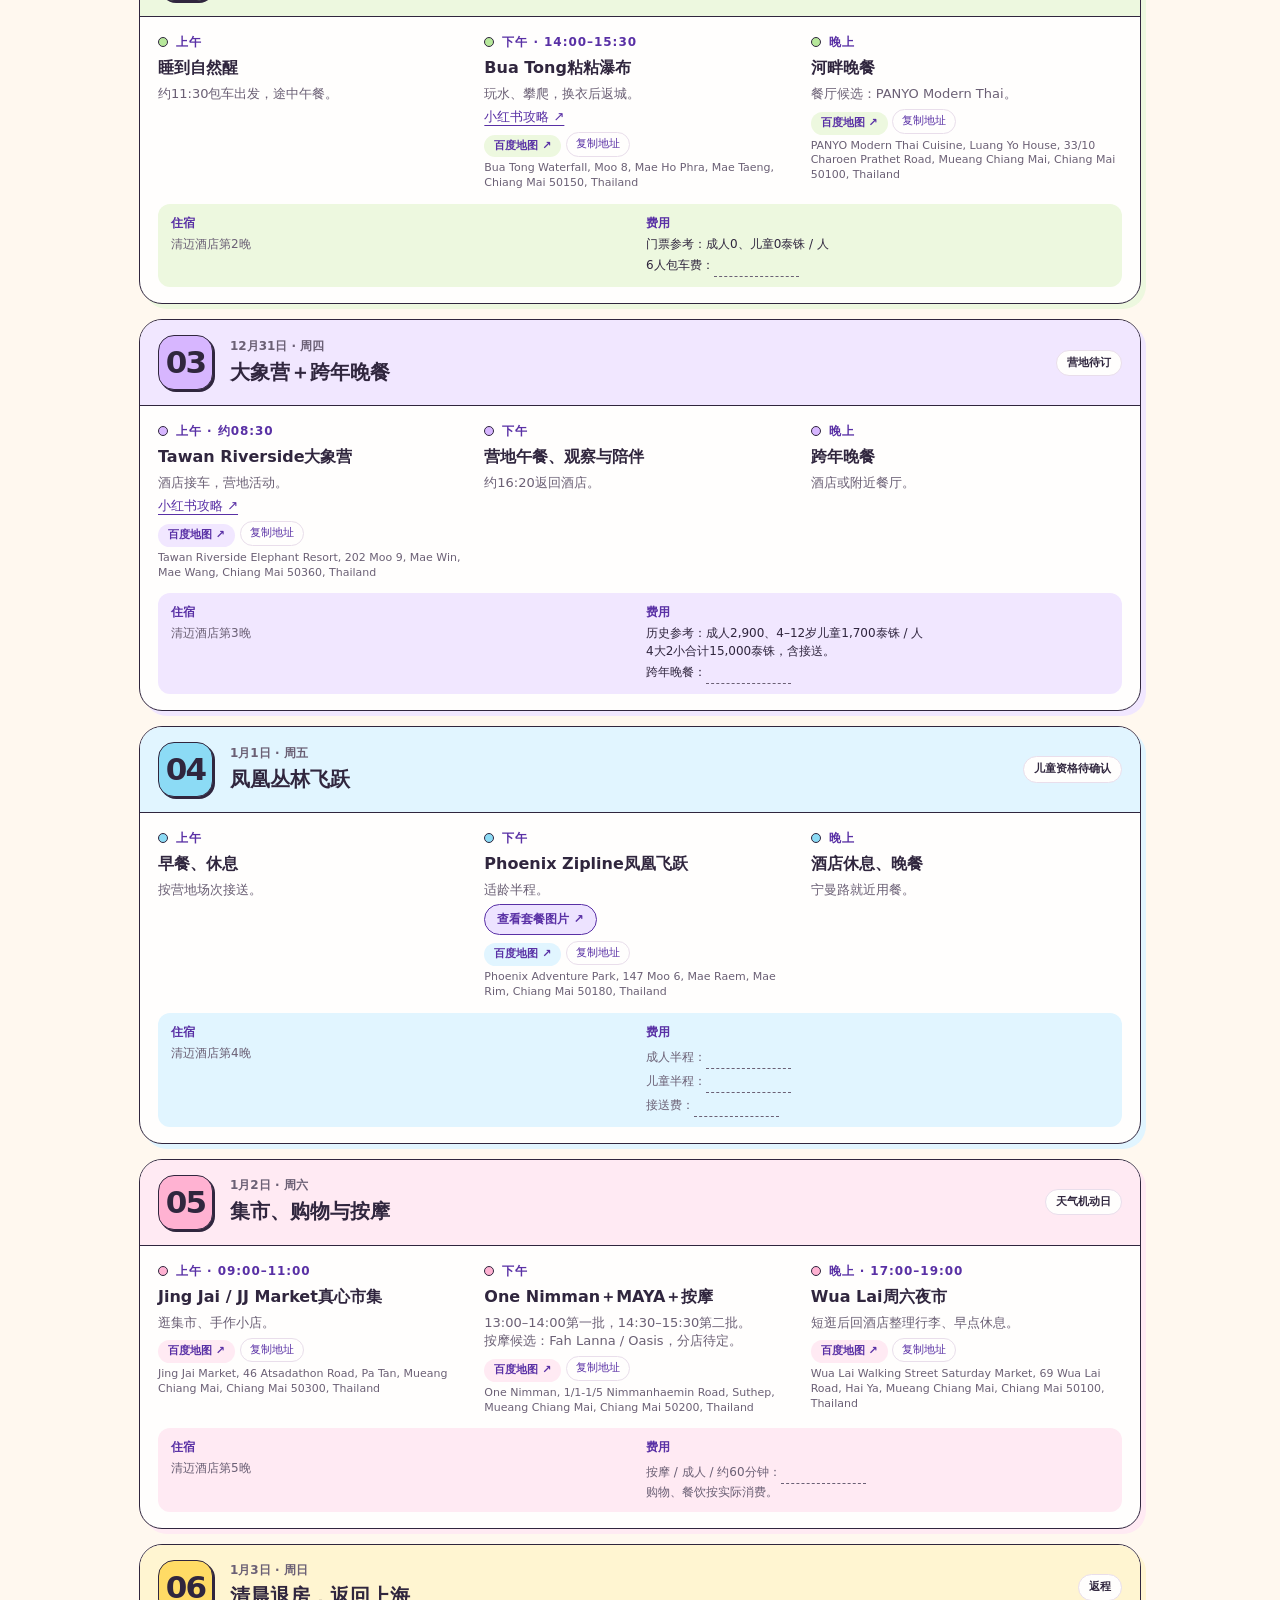
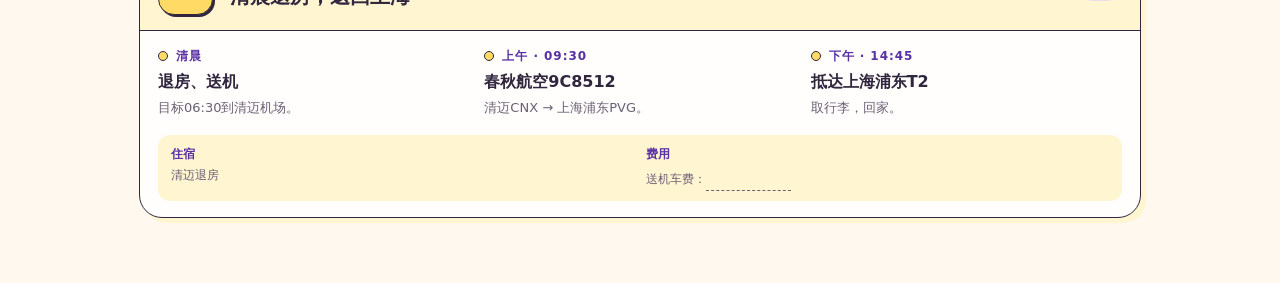
==== commit ceddeaea: "Add expandable Phoenix zipline package image Assisted-by: Cindy (https://cindy.app)" ====
--- a/chiangmai/index.html
+++ b/chiangmai/index.html
@@ -47,6 +47,14 @@
 .links{margin-top:9px}
 .map{margin-top:4px}
 @media(max-width:640px){.day-head{padding:13px 15px}.day-body{padding:14px 15px}.timeline{gap:0}.slot{padding-bottom:12px}.slot:last-child{padding-bottom:0}.day-foot{gap:8px;padding:10px 12px}.card{padding:16px}.day{margin-bottom:13px}}
+
+.package-button{font-size:12px;padding:6px 12px;border:1px solid var(--green);color:var(--green);background:var(--soft);border-radius:20px;font-weight:650}
+.package-dialog{width:calc(100% - 20px);max-width:830px;max-height:90vh;max-height:90dvh;padding:0;border:1px solid var(--line);border-radius:16px;background:var(--paper);color:var(--ink);overflow:auto;overscroll-behavior:contain}
+.package-dialog::backdrop{background:rgba(0,0,0,.7)}
+.package-toolbar{position:sticky;top:0;display:flex;align-items:center;justify-content:space-between;gap:12px;padding:10px 14px;background:var(--paper);border-bottom:1px solid var(--line)}
+.package-toolbar strong{font-size:14px}.package-toolbar button{padding:6px 12px;font-size:13px;min-height:36px}
+.package-dialog img{display:block;width:100%;height:auto}
+@media print{.package-button,.package-dialog{display:none}}
 </style>
 </head>
 <body><main>
@@ -71,13 +79,13 @@
 
 <article class="day" id="day3"><header class="day-head"><div class="day-no">03</div><div><div class="date">12月31日 · 周四</div><h3>大象营＋跨年晚餐</h3></div><span class="tag pending">营地待订</span></header><div class="day-body"><div class="timeline"><div class="slot"><div class="period">上午 · 约08:30</div><h4>Tawan Riverside大象营</h4><p>酒店接车，营地活动。</p><p class="links"><a href="https://xhslink.cn/o/7crIEqMZWcV" target="_blank" rel="noopener noreferrer">小红书攻略 ↗</a></p><a class="map" href="https://map.baidu.com/?latlng=18.6398496,98.6994972&amp;title=Tawan%20Riverside%20%E5%A4%A7%E8%B1%A1%E8%90%A5&amp;content=Tawan%20Riverside%20Elephant%20Resort%2C%20202%20Moo%209%2C%20Mae%20Win%2C%20Mae%20Wang%2C%20Chiang%20Mai%2050360%2C%20Thailand&amp;autoOpen=true&amp;l=17" target="_blank" rel="noopener noreferrer">百度地图 ↗</a> <button class="copy-address" type="button" data-address="Tawan Riverside Elephant Resort, 202 Moo 9, Mae Win, Mae Wang, Chiang Mai 50360, Thailand">复制地址</button><span class="address-text">Tawan Riverside Elephant Resort, 202 Moo 9, Mae Win, Mae Wang, Chiang Mai 50360, Thailand</span></div><div class="slot"><div class="period">下午</div><h4>营地午餐、观察与陪伴</h4><p>约16:20返回酒店。</p></div><div class="slot"><div class="period">晚上</div><h4>跨年晚餐</h4><p>酒店或附近餐厅。</p></div></div><div class="day-foot"><div><span class="label">住宿</span><p>清迈酒店第3晚</p></div><div><span class="label">费用</span><p class="cost">历史参考：成人2,900、4–12岁儿童1,700泰铢 / 人<br>4大2小合计15,000泰铢，含接送。<br>跨年晚餐：<span class="blank"></span></p></div></div></div></article>
 
-<article class="day" id="day4"><header class="day-head"><div class="day-no">04</div><div><div class="date">1月1日 · 周五</div><h3>凤凰丛林飞跃</h3></div><span class="tag pending">儿童资格待确认</span></header><div class="day-body"><div class="timeline"><div class="slot"><div class="period">上午</div><h4>早餐、休息</h4><p>按营地场次接送。</p></div><div class="slot"><div class="period">下午</div><h4>Phoenix Zipline凤凰飞跃</h4><p>适龄半程。</p><a class="map" href="https://map.baidu.com/?latlng=18.929656,98.900934&amp;title=Phoenix%20%E5%87%A4%E5%87%B0%E4%B8%9B%E6%9E%97%E9%A3%9E%E8%B7%83&amp;content=Phoenix%20Adventure%20Park%2C%20147%20Moo%206%2C%20Mae%20Raem%2C%20Mae%20Rim%2C%20Chiang%20Mai%2050180%2C%20Thailand&amp;autoOpen=true&amp;l=17" target="_blank" rel="noopener noreferrer">百度地图 ↗</a> <button class="copy-address" type="button" data-address="Phoenix Adventure Park, 147 Moo 6, Mae Raem, Mae Rim, Chiang Mai 50180, Thailand">复制地址</button><span class="address-text">Phoenix Adventure Park, 147 Moo 6, Mae Raem, Mae Rim, Chiang Mai 50180, Thailand</span></div><div class="slot"><div class="period">晚上</div><h4>酒店休息、晚餐</h4><p>宁曼路就近用餐。</p></div></div><div class="day-foot"><div><span class="label">住宿</span><p>清迈酒店第4晚</p></div><div><span class="label">费用</span><p>成人半程：<span class="blank"></span><br>儿童半程：<span class="blank"></span><br>接送费：<span class="blank"></span></p></div></div></div></article>
+<article class="day" id="day4"><header class="day-head"><div class="day-no">04</div><div><div class="date">1月1日 · 周五</div><h3>凤凰丛林飞跃</h3></div><span class="tag pending">儿童资格待确认</span></header><div class="day-body"><div class="timeline"><div class="slot"><div class="period">上午</div><h4>早餐、休息</h4><p>按营地场次接送。</p></div><div class="slot"><div class="period">下午</div><h4>Phoenix Zipline凤凰飞跃</h4><p>适龄半程。</p><p class="links"><button class="package-button" type="button" onclick="document.getElementById('phoenix-package').showModal()">查看套餐图片 ↗</button></p><a class="map" href="https://map.baidu.com/?latlng=18.929656,98.900934&amp;title=Phoenix%20%E5%87%A4%E5%87%B0%E4%B8%9B%E6%9E%97%E9%A3%9E%E8%B7%83&amp;content=Phoenix%20Adventure%20Park%2C%20147%20Moo%206%2C%20Mae%20Raem%2C%20Mae%20Rim%2C%20Chiang%20Mai%2050180%2C%20Thailand&amp;autoOpen=true&amp;l=17" target="_blank" rel="noopener noreferrer">百度地图 ↗</a> <button class="copy-address" type="button" data-address="Phoenix Adventure Park, 147 Moo 6, Mae Raem, Mae Rim, Chiang Mai 50180, Thailand">复制地址</button><span class="address-text">Phoenix Adventure Park, 147 Moo 6, Mae Raem, Mae Rim, Chiang Mai 50180, Thailand</span></div><div class="slot"><div class="period">晚上</div><h4>酒店休息、晚餐</h4><p>宁曼路就近用餐。</p></div></div><div class="day-foot"><div><span class="label">住宿</span><p>清迈酒店第4晚</p></div><div><span class="label">费用</span><p>成人半程：<span class="blank"></span><br>儿童半程：<span class="blank"></span><br>接送费：<span class="blank"></span></p></div></div></div></article>
 
 <article class="day" id="day5"><header class="day-head"><div class="day-no">05</div><div><div class="date">1月2日 · 周六</div><h3>集市、购物与按摩</h3></div><span class="tag">天气机动日</span></header><div class="day-body"><div class="timeline"><div class="slot"><div class="period">上午 · 09:00–11:00</div><h4>Jing Jai / JJ Market真心市集</h4><p>逛集市、手作小店。</p><a class="map" href="https://map.baidu.com/?latlng=18.806253,98.9953026&amp;title=Jing%20Jai%20Market%20%E7%9C%9F%E5%BF%83%E5%B8%82%E9%9B%86&amp;content=Jing%20Jai%20Market%2C%2046%20Atsadathon%20Road%2C%20Pa%20Tan%2C%20Mueang%20Chiang%20Mai%2C%20Chiang%20Mai%2050300%2C%20Thailand&amp;autoOpen=true&amp;l=17" target="_blank" rel="noopener noreferrer">百度地图 ↗</a> <button class="copy-address" type="button" data-address="Jing Jai Market, 46 Atsadathon Road, Pa Tan, Mueang Chiang Mai, Chiang Mai 50300, Thailand">复制地址</button><span class="address-text">Jing Jai Market, 46 Atsadathon Road, Pa Tan, Mueang Chiang Mai, Chiang Mai 50300, Thailand</span></div><div class="slot"><div class="period">下午</div><h4>One Nimman＋MAYA＋按摩</h4><p>13:00–14:00第一批，14:30–15:30第二批。<br>按摩候选：Fah Lanna / Oasis，分店待定。</p><a class="map" href="https://map.baidu.com/?latlng=18.8001447,98.9676326&amp;title=One%20Nimman%20%E5%AE%81%E6%9B%BC%E4%B8%80%E5%8F%B7&amp;content=One%20Nimman%2C%201%2F1-1%2F5%20Nimmanhaemin%20Road%2C%20Suthep%2C%20Mueang%20Chiang%20Mai%2C%20Chiang%20Mai%2050200%2C%20Thailand&amp;autoOpen=true&amp;l=17" target="_blank" rel="noopener noreferrer">百度地图 ↗</a> <button class="copy-address" type="button" data-address="One Nimman, 1/1-1/5 Nimmanhaemin Road, Suthep, Mueang Chiang Mai, Chiang Mai 50200, Thailand">复制地址</button><span class="address-text">One Nimman, 1/1-1/5 Nimmanhaemin Road, Suthep, Mueang Chiang Mai, Chiang Mai 50200, Thailand</span></div><div class="slot"><div class="period">晚上 · 17:00–19:00</div><h4>Wua Lai周六夜市</h4><p>短逛后回酒店整理行李、早点休息。</p><a class="map" href="https://map.baidu.com/?latlng=18.7808949,98.9877676&amp;title=Wua%20Lai%20%E7%93%A6%E8%8E%B1%E8%B7%AF%E5%91%A8%E5%85%AD%E5%A4%9C%E5%B8%82&amp;content=Wua%20Lai%20Walking%20Street%20Saturday%20Market%2C%2069%20Wua%20Lai%20Road%2C%20Hai%20Ya%2C%20Mueang%20Chiang%20Mai%2C%20Chiang%20Mai%2050100%2C%20Thailand&amp;autoOpen=true&amp;l=17" target="_blank" rel="noopener noreferrer">百度地图 ↗</a> <button class="copy-address" type="button" data-address="Wua Lai Walking Street Saturday Market, 69 Wua Lai Road, Hai Ya, Mueang Chiang Mai, Chiang Mai 50100, Thailand">复制地址</button><span class="address-text">Wua Lai Walking Street Saturday Market, 69 Wua Lai Road, Hai Ya, Mueang Chiang Mai, Chiang Mai 50100, Thailand</span></div></div><div class="day-foot"><div><span class="label">住宿</span><p>清迈酒店第5晚</p></div><div><span class="label">费用</span><p>按摩 / 成人 / 约60分钟：<span class="blank"></span><br>购物、餐饮按实际消费。</p></div></div></div></article>
 
 <article class="day" id="day6"><header class="day-head"><div class="day-no">06</div><div><div class="date">1月3日 · 周日</div><h3>清晨退房，返回上海</h3></div><span class="tag">返程</span></header><div class="day-body"><div class="timeline"><div class="slot"><div class="period">清晨</div><h4>退房、送机</h4><p>目标06:30到清迈机场。</p></div><div class="slot"><div class="period">上午 · 09:30</div><h4>春秋航空9C8512</h4><p>清迈CNX → 上海浦东PVG。</p></div><div class="slot"><div class="period">下午 · 14:45</div><h4>抵达上海浦东T2</h4><p>取行李，回家。</p></div></div><div class="day-foot"><div><span class="label">住宿</span><p>清迈退房</p></div><div><span class="label">费用</span><p>送机车费：<span class="blank"></span></p></div></div></div></article>
 </section>
-</main><script>
+</main><dialog id="phoenix-package" class="package-dialog" aria-labelledby="phoenix-package-title"><div class="package-toolbar"><strong id="phoenix-package-title">凤凰飞跃·套餐详解</strong><form method="dialog"><button autofocus>关闭 ×</button></form></div><img src="phoenix-package.jpg" alt="凤凰飞跃 A、A1、B、B1、S、M、L套餐详解" width="790" height="1420"></dialog><script>
 document.addEventListener('click',async function(e){
  const b=e.target.closest('.copy-address');
  if(!b)return;
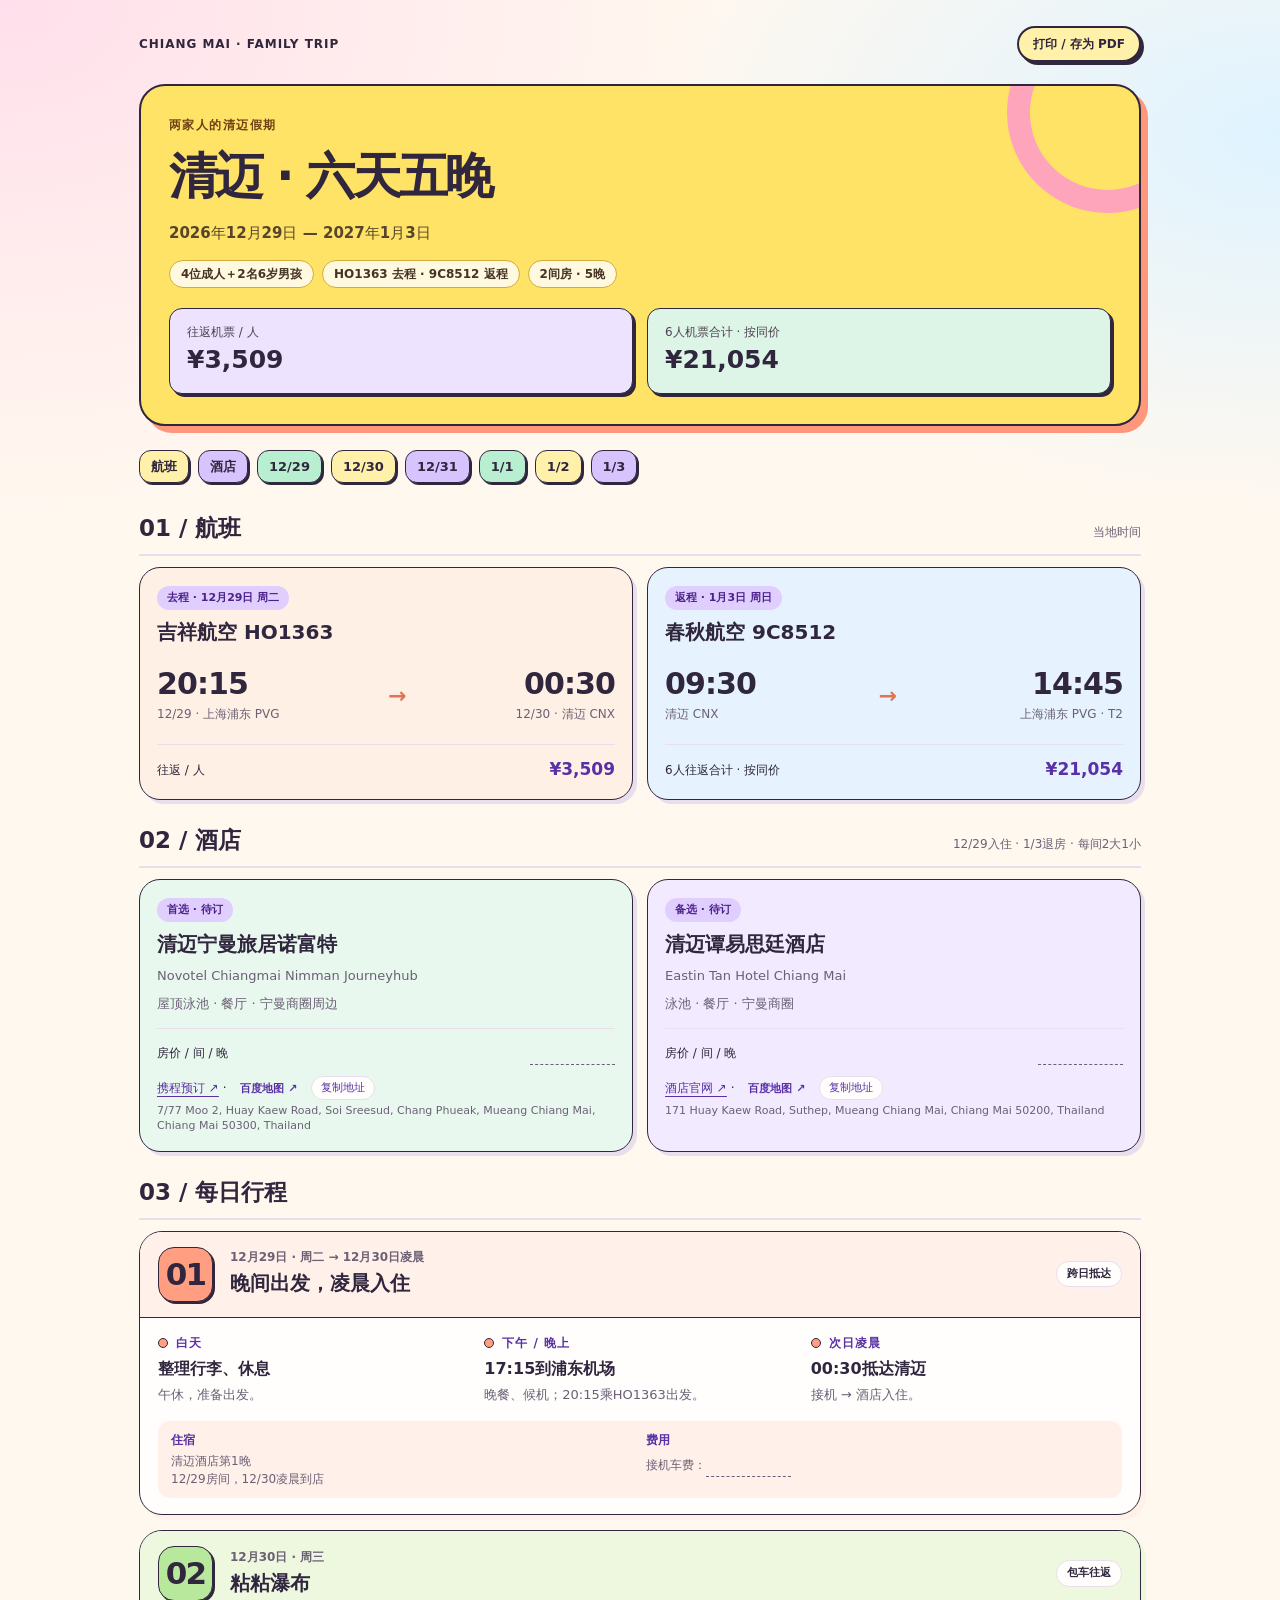
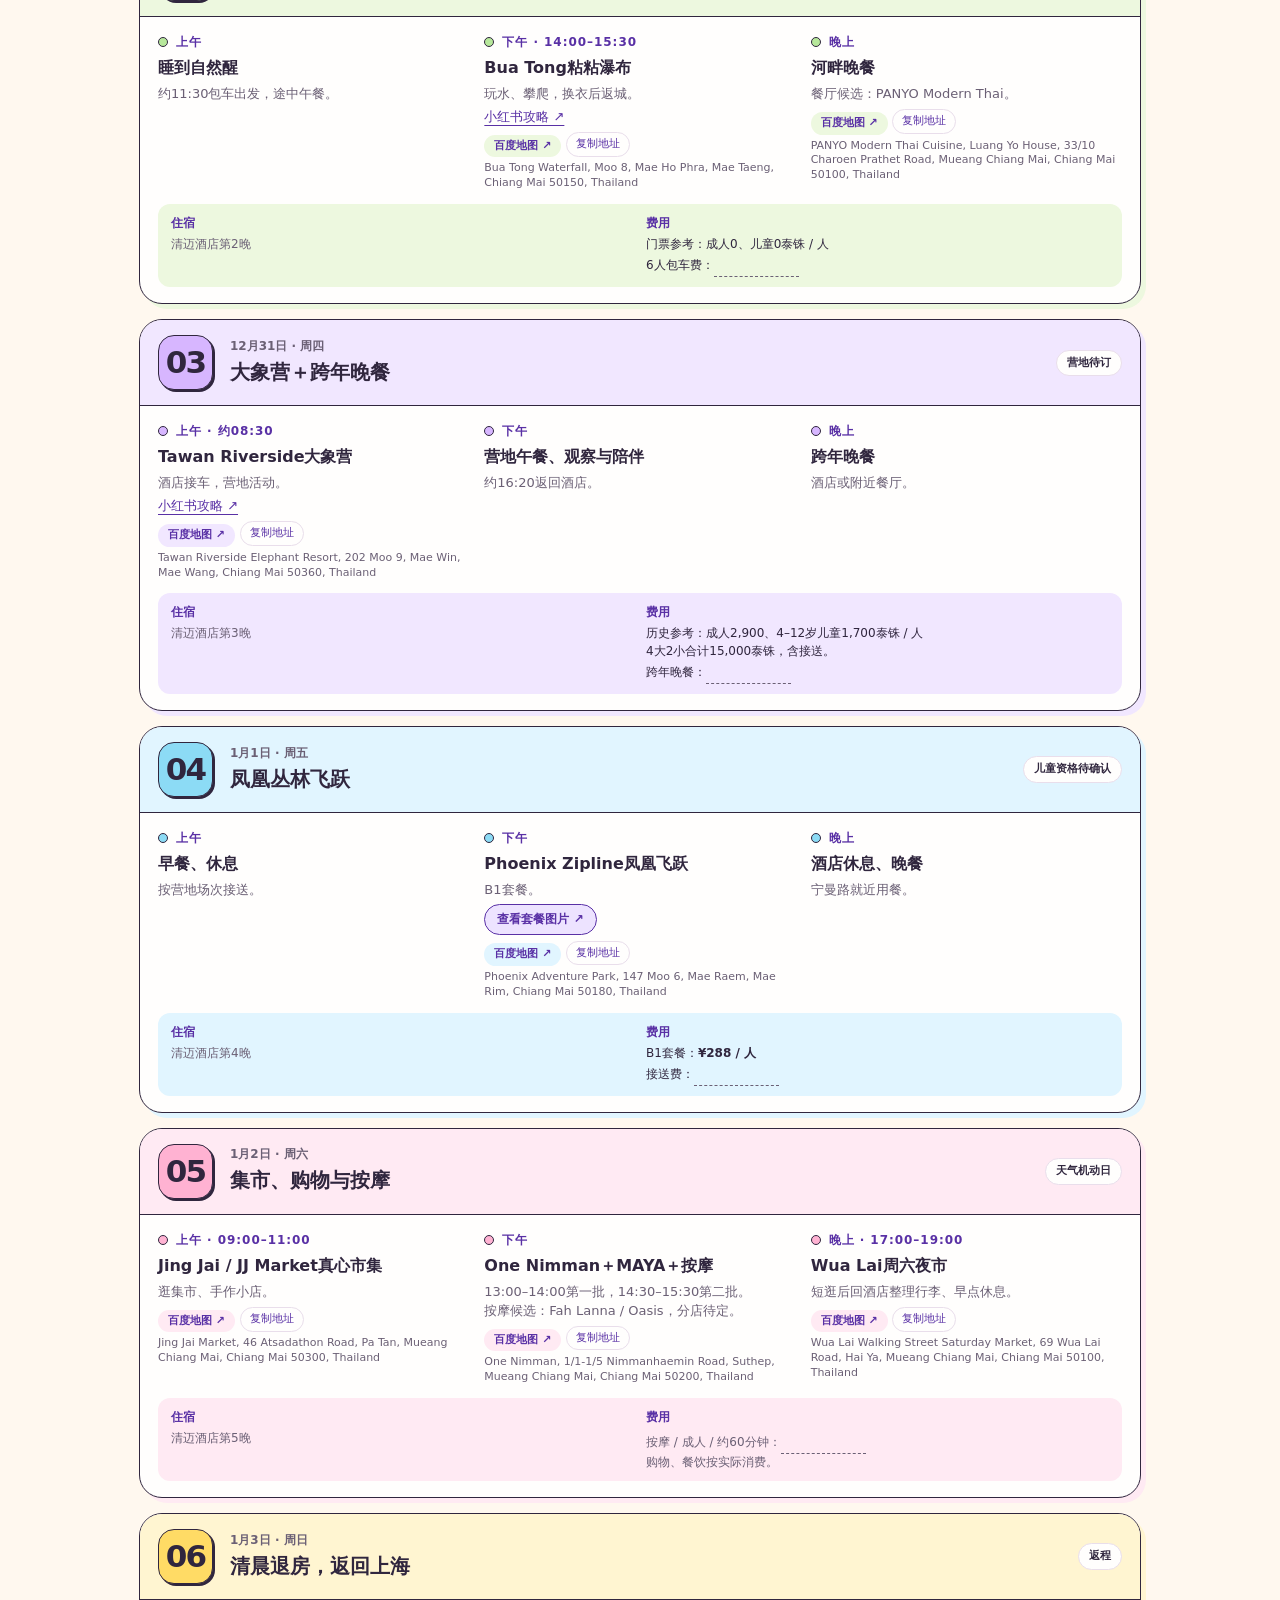
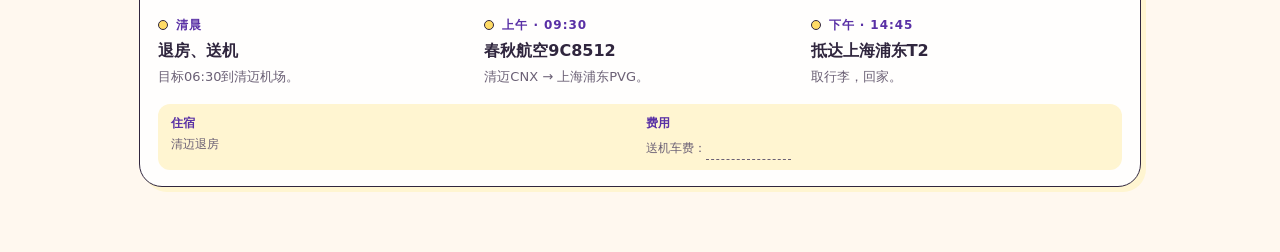
==== commit a44e8d33: "Set Phoenix B1 package price to CNY 288 per person Assisted-by: Cindy (https://cindy.app)" ====
--- a/chiangmai/index.html
+++ b/chiangmai/index.html
@@ -79,7 +79,7 @@
 
 <article class="day" id="day3"><header class="day-head"><div class="day-no">03</div><div><div class="date">12月31日 · 周四</div><h3>大象营＋跨年晚餐</h3></div><span class="tag pending">营地待订</span></header><div class="day-body"><div class="timeline"><div class="slot"><div class="period">上午 · 约08:30</div><h4>Tawan Riverside大象营</h4><p>酒店接车，营地活动。</p><p class="links"><a href="https://xhslink.cn/o/7crIEqMZWcV" target="_blank" rel="noopener noreferrer">小红书攻略 ↗</a></p><a class="map" href="https://map.baidu.com/?latlng=18.6398496,98.6994972&amp;title=Tawan%20Riverside%20%E5%A4%A7%E8%B1%A1%E8%90%A5&amp;content=Tawan%20Riverside%20Elephant%20Resort%2C%20202%20Moo%209%2C%20Mae%20Win%2C%20Mae%20Wang%2C%20Chiang%20Mai%2050360%2C%20Thailand&amp;autoOpen=true&amp;l=17" target="_blank" rel="noopener noreferrer">百度地图 ↗</a> <button class="copy-address" type="button" data-address="Tawan Riverside Elephant Resort, 202 Moo 9, Mae Win, Mae Wang, Chiang Mai 50360, Thailand">复制地址</button><span class="address-text">Tawan Riverside Elephant Resort, 202 Moo 9, Mae Win, Mae Wang, Chiang Mai 50360, Thailand</span></div><div class="slot"><div class="period">下午</div><h4>营地午餐、观察与陪伴</h4><p>约16:20返回酒店。</p></div><div class="slot"><div class="period">晚上</div><h4>跨年晚餐</h4><p>酒店或附近餐厅。</p></div></div><div class="day-foot"><div><span class="label">住宿</span><p>清迈酒店第3晚</p></div><div><span class="label">费用</span><p class="cost">历史参考：成人2,900、4–12岁儿童1,700泰铢 / 人<br>4大2小合计15,000泰铢，含接送。<br>跨年晚餐：<span class="blank"></span></p></div></div></div></article>
 
-<article class="day" id="day4"><header class="day-head"><div class="day-no">04</div><div><div class="date">1月1日 · 周五</div><h3>凤凰丛林飞跃</h3></div><span class="tag pending">儿童资格待确认</span></header><div class="day-body"><div class="timeline"><div class="slot"><div class="period">上午</div><h4>早餐、休息</h4><p>按营地场次接送。</p></div><div class="slot"><div class="period">下午</div><h4>Phoenix Zipline凤凰飞跃</h4><p>适龄半程。</p><p class="links"><button class="package-button" type="button" onclick="document.getElementById('phoenix-package').showModal()">查看套餐图片 ↗</button></p><a class="map" href="https://map.baidu.com/?latlng=18.929656,98.900934&amp;title=Phoenix%20%E5%87%A4%E5%87%B0%E4%B8%9B%E6%9E%97%E9%A3%9E%E8%B7%83&amp;content=Phoenix%20Adventure%20Park%2C%20147%20Moo%206%2C%20Mae%20Raem%2C%20Mae%20Rim%2C%20Chiang%20Mai%2050180%2C%20Thailand&amp;autoOpen=true&amp;l=17" target="_blank" rel="noopener noreferrer">百度地图 ↗</a> <button class="copy-address" type="button" data-address="Phoenix Adventure Park, 147 Moo 6, Mae Raem, Mae Rim, Chiang Mai 50180, Thailand">复制地址</button><span class="address-text">Phoenix Adventure Park, 147 Moo 6, Mae Raem, Mae Rim, Chiang Mai 50180, Thailand</span></div><div class="slot"><div class="period">晚上</div><h4>酒店休息、晚餐</h4><p>宁曼路就近用餐。</p></div></div><div class="day-foot"><div><span class="label">住宿</span><p>清迈酒店第4晚</p></div><div><span class="label">费用</span><p>成人半程：<span class="blank"></span><br>儿童半程：<span class="blank"></span><br>接送费：<span class="blank"></span></p></div></div></div></article>
+<article class="day" id="day4"><header class="day-head"><div class="day-no">04</div><div><div class="date">1月1日 · 周五</div><h3>凤凰丛林飞跃</h3></div><span class="tag pending">儿童资格待确认</span></header><div class="day-body"><div class="timeline"><div class="slot"><div class="period">上午</div><h4>早餐、休息</h4><p>按营地场次接送。</p></div><div class="slot"><div class="period">下午</div><h4>Phoenix Zipline凤凰飞跃</h4><p>B1套餐。</p><p class="links"><button class="package-button" type="button" onclick="document.getElementById('phoenix-package').showModal()">查看套餐图片 ↗</button></p><a class="map" href="https://map.baidu.com/?latlng=18.929656,98.900934&amp;title=Phoenix%20%E5%87%A4%E5%87%B0%E4%B8%9B%E6%9E%97%E9%A3%9E%E8%B7%83&amp;content=Phoenix%20Adventure%20Park%2C%20147%20Moo%206%2C%20Mae%20Raem%2C%20Mae%20Rim%2C%20Chiang%20Mai%2050180%2C%20Thailand&amp;autoOpen=true&amp;l=17" target="_blank" rel="noopener noreferrer">百度地图 ↗</a> <button class="copy-address" type="button" data-address="Phoenix Adventure Park, 147 Moo 6, Mae Raem, Mae Rim, Chiang Mai 50180, Thailand">复制地址</button><span class="address-text">Phoenix Adventure Park, 147 Moo 6, Mae Raem, Mae Rim, Chiang Mai 50180, Thailand</span></div><div class="slot"><div class="period">晚上</div><h4>酒店休息、晚餐</h4><p>宁曼路就近用餐。</p></div></div><div class="day-foot"><div><span class="label">住宿</span><p>清迈酒店第4晚</p></div><div><span class="label">费用</span><p class="cost">B1套餐：<strong>¥288 / 人</strong><br>接送费：<span class="blank"></span></p></div></div></div></article>
 
 <article class="day" id="day5"><header class="day-head"><div class="day-no">05</div><div><div class="date">1月2日 · 周六</div><h3>集市、购物与按摩</h3></div><span class="tag">天气机动日</span></header><div class="day-body"><div class="timeline"><div class="slot"><div class="period">上午 · 09:00–11:00</div><h4>Jing Jai / JJ Market真心市集</h4><p>逛集市、手作小店。</p><a class="map" href="https://map.baidu.com/?latlng=18.806253,98.9953026&amp;title=Jing%20Jai%20Market%20%E7%9C%9F%E5%BF%83%E5%B8%82%E9%9B%86&amp;content=Jing%20Jai%20Market%2C%2046%20Atsadathon%20Road%2C%20Pa%20Tan%2C%20Mueang%20Chiang%20Mai%2C%20Chiang%20Mai%2050300%2C%20Thailand&amp;autoOpen=true&amp;l=17" target="_blank" rel="noopener noreferrer">百度地图 ↗</a> <button class="copy-address" type="button" data-address="Jing Jai Market, 46 Atsadathon Road, Pa Tan, Mueang Chiang Mai, Chiang Mai 50300, Thailand">复制地址</button><span class="address-text">Jing Jai Market, 46 Atsadathon Road, Pa Tan, Mueang Chiang Mai, Chiang Mai 50300, Thailand</span></div><div class="slot"><div class="period">下午</div><h4>One Nimman＋MAYA＋按摩</h4><p>13:00–14:00第一批，14:30–15:30第二批。<br>按摩候选：Fah Lanna / Oasis，分店待定。</p><a class="map" href="https://map.baidu.com/?latlng=18.8001447,98.9676326&amp;title=One%20Nimman%20%E5%AE%81%E6%9B%BC%E4%B8%80%E5%8F%B7&amp;content=One%20Nimman%2C%201%2F1-1%2F5%20Nimmanhaemin%20Road%2C%20Suthep%2C%20Mueang%20Chiang%20Mai%2C%20Chiang%20Mai%2050200%2C%20Thailand&amp;autoOpen=true&amp;l=17" target="_blank" rel="noopener noreferrer">百度地图 ↗</a> <button class="copy-address" type="button" data-address="One Nimman, 1/1-1/5 Nimmanhaemin Road, Suthep, Mueang Chiang Mai, Chiang Mai 50200, Thailand">复制地址</button><span class="address-text">One Nimman, 1/1-1/5 Nimmanhaemin Road, Suthep, Mueang Chiang Mai, Chiang Mai 50200, Thailand</span></div><div class="slot"><div class="period">晚上 · 17:00–19:00</div><h4>Wua Lai周六夜市</h4><p>短逛后回酒店整理行李、早点休息。</p><a class="map" href="https://map.baidu.com/?latlng=18.7808949,98.9877676&amp;title=Wua%20Lai%20%E7%93%A6%E8%8E%B1%E8%B7%AF%E5%91%A8%E5%85%AD%E5%A4%9C%E5%B8%82&amp;content=Wua%20Lai%20Walking%20Street%20Saturday%20Market%2C%2069%20Wua%20Lai%20Road%2C%20Hai%20Ya%2C%20Mueang%20Chiang%20Mai%2C%20Chiang%20Mai%2050100%2C%20Thailand&amp;autoOpen=true&amp;l=17" target="_blank" rel="noopener noreferrer">百度地图 ↗</a> <button class="copy-address" type="button" data-address="Wua Lai Walking Street Saturday Market, 69 Wua Lai Road, Hai Ya, Mueang Chiang Mai, Chiang Mai 50100, Thailand">复制地址</button><span class="address-text">Wua Lai Walking Street Saturday Market, 69 Wua Lai Road, Hai Ya, Mueang Chiang Mai, Chiang Mai 50100, Thailand</span></div></div><div class="day-foot"><div><span class="label">住宿</span><p>清迈酒店第5晚</p></div><div><span class="label">费用</span><p>按摩 / 成人 / 约60分钟：<span class="blank"></span><br>购物、餐饮按实际消费。</p></div></div></div></article>
 
